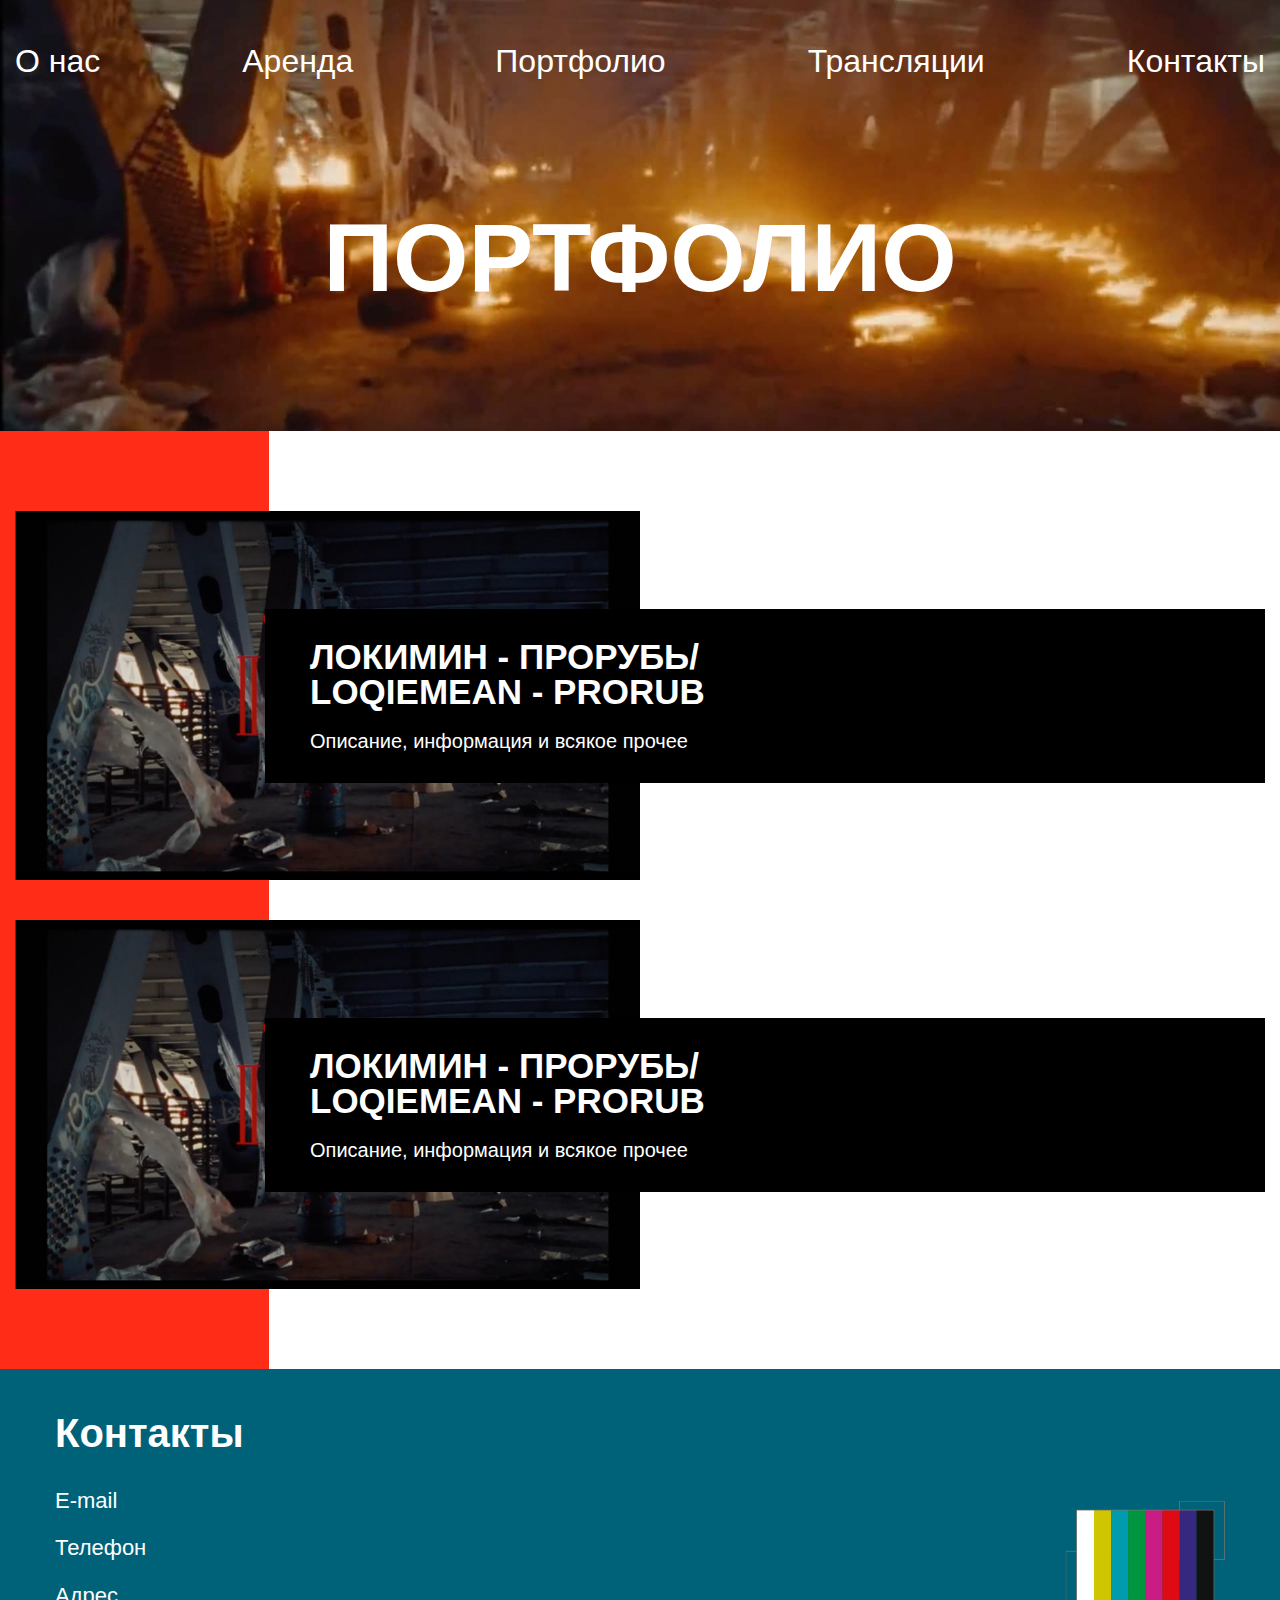
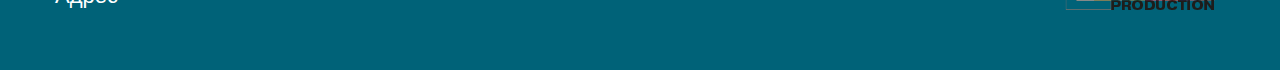
==== portfolio.html @ 9770fd53 "j" ====
<!DOCTYPE html>
<html lang="ru">

<head>
    <meta charset="UTF-8">
    <meta name="viewport" content="width=device-width, initial-scale=1.0">
    <title>LL production+</title>
    <link rel="stylesheet" href="css/fonts.css">
    <link rel="stylesheet" href="css/style.min.css">
</head>

<body>
    <div class="page">
        <header class="header">
            <div class="container container--fluid">
                <nav class="navbar">
                    <ul class="navbar__list">
                        <li class="navbar__item"><a href="index.html" class="navbar__link">О нас</a></li>
                        <li class="navbar__item"><a href="#" class="navbar__link">Аренда</a></li>
                        <li class="navbar__item"><a href="portfolio.html" class="navbar__link">Портфолио</a></li>
                        <li class="navbar__item"><a href="#" class="navbar__link">Трансляции</a></li>
                        <li class="navbar__item"><a href="#" class="navbar__link">Контакты</a></li>
                    </ul>
                </nav>
                <button class="btn btn--burger">
                    <span></span><span></span><span></span>
                </button>
            </div>
        </header>
        <section class="portfolio portfolio--page">
            <div class="portfolio__head" style="background-image: url(./img/portfolio-bg.jpg);">
                <h1 class="title">
                    Портфолио
                </h1>
            </div>
            <div class="container container--fluid">
                <div class="portfolio-items">
                    <div class="portfolio-item">
                        <div class="portfolio-video-wrapper">
                            <iframe class="ssa"
                                src="https://player.vimeo.com/video/395016201?autoplay=0&amp;controls=1&amp;autopause=0"
                                allowfullscreen="" title="vimeo395016201" allow="autoplay; fullscreen"></iframe>
                        </div>
                        <div class="portfolio__play">
                            <img src="img/play.png" alt="play">
                        </div>
                        <div class="portfolio__about">
                            <div class="portfolio__about-title">
                                Локимин - Прорубь/
                                Loqiemean - prorub
                            </div>
                            <div class="portfolio__sub-title">
                                Описание, информация и всякое прочее
                            </div>
                        </div>
                        <div class="portfolio__video-bg" style="background-image: url(./img/portfolio-img.jpg);">
                        </div>
                    </div>
                    <div class="portfolio-item">
                        <div class="portfolio-video-wrapper">
                            <iframe
                                src="https://player.vimeo.com/video/395016201?autoplay=0&amp;controls=1&amp;autopause=0"
                                allowfullscreen="" title="vimeo395016201" allow="autoplay; fullscreen"></iframe>
                        </div>    
                        <div class="portfolio__play">
                            <img src="img/play.png" alt="play">
                        </div>
                        <div class="portfolio__about">
                            <div class="portfolio__about-title">
                                Локимин - Прорубь/
                                Loqiemean - prorub
                            </div>
                            <div class="portfolio__sub-title">
                                Описание, информация и всякое прочее
                            </div>
                        </div>
                        <div class="portfolio__video-bg" style="background-image: url(./img/portfolio-img.jpg);">
                        </div>
                    </div>
                </div>
            </div>
        </section>
        <footer class="footer footer--blue">
            <div class="container">
                <div class="footer__contacts">
                    <div class="contacts">
                        <div class="contacts__title">
                            Контакты
                        </div>
                        <div class="contacts__items">
                            <div class="contacts__address">
                                <a href="mailto:email@bk.ru">E-mail</a>
                            </div>
                            <div class="contacts__address">
                                <a href="tel:+77777">Телефон</a>
                            </div>
                            <div class="contacts__address">
                                <span>Адрес</span>
                            </div>
                            <div class="contacts__logo">
                                <img src="img/footer-logo.png" alt="logo">
                            </div>
                        </div>
                    </div>
                </div>
            </div>
        </footer>
    </div>
    <script src="js/smooth-scroll.min.js"></script>
    <script src="https://player.vimeo.com/api/player.js"></script>
    <script src="js/main.js"></script>
</body>

</html>
---- css/fonts.css ----
@font-face {
    font-family: 'AvenirNextCyr';
    font-weight: 400;
    font-style: normal;
    font-display: fallback;
    src: local("AvenirNextCyr-Regular"), url(../fonts/AvenirNextCyr-Regular.woff2) format("woff2"), url(../fonts/AvenirNextCyr-Regular.woff) format("woff"), url(../fonts/AvenirNextCyr-Regular.ttf) format("truetype"), url(../fonts/AvenirNextCyr-Regular.eot), url(../fonts/AvenirNextCyr-Regular.eot?#iefix) format("embedded-opentype")
}

@font-face {
    font-family: 'AvenirNextCyr';
    font-weight: 700;
    font-style: normal;
    font-display: fallback;
    src: local("AvenirNextCyr-Bold"), url(../fonts/AvenirNextCyr-Bold.woff2) format("woff2"), url(../fonts/AvenirNextCyr-Bold.woff) format("woff"), url(../fonts/AvenirNextCyr-Bold.ttf) format("truetype"), url(../fonts/AvenirNextCyr-Bold.eot), url(../fonts/AvenirNextCyr-Bold.eot?#iefix) format("embedded-opentype")
}
---- css/style.min.css ----
*,:after,:before{-webkit-box-sizing:border-box;box-sizing:border-box}html{line-height:1.2;-webkit-text-size-adjust:100%;-ms-text-size-adjust:100%;text-rendering:optimizeLegibility;scroll-behavior:smooth}body{margin:0;font-family:AvenirNextCy,sans-serif,-apple-system,BlinkMacSystemFont,"Segoe UI";font-weight:400;font-size:23px;color:#fff;-webkit-backface-visibility:hidden;backface-visibility:hidden;-webkit-tap-highlight-color:transparent;-webkit-touch-callout:none;-webkit-font-smoothing:antialiased;-moz-osx-font-smoothing:grayscale}ul{margin:0;padding:0;list-style:none}img,svg{vertical-align:middle}img{border:none}svg:not(:root){overflow:hidden}button,input,optgroup,select,textarea{font-family:inherit;font-size:100%;line-height:1.2;margin:0}a{text-decoration:none}button,input{overflow:visible}input:-webkit-autofill,input:-webkit-autofill:active,input:-webkit-autofill:focus,input:-webkit-autofill:hover{font-size:inherit;-webkit-box-shadow:0 0 0 40px #fff inset;box-shadow:0 0 0 40px #fff inset}button,select{text-transform:none}[type=button],[type=reset],[type=submit],button{-webkit-appearance:button}p{margin:0}.page{width:100%;max-width:100%;overflow:hidden;position:relative}.container{width:100%;max-width:1200px;padding:0 15px;margin:0 auto}.container--fluid{max-width:1630px}.title{font-size:97px;font-weight:700;text-transform:uppercase;text-align:center;margin:0}.btn{display:inline-block;text-align:center;text-decoration:none;padding:0;cursor:pointer;color:#fff;background-color:transparent;border:none;line-height:1;position:relative;overflow:hidden;outline:0;-webkit-transition:all .2s ease-in;-o-transition:all .2s ease-in;transition:all .2s ease-in}.btn--burger{display:none;border-radius:50%;background-color:#ff2d18;width:50px;height:50px;-webkit-transition:background-color .15s ease-out;-o-transition:background-color .15s ease-out;transition:background-color .15s ease-out}.btn--burger span{width:30px;height:2px;background-color:#fff;position:absolute;left:calc(50% - 15px)}.btn--burger span:nth-child(1){top:15px;-webkit-transition:-webkit-transform .25s ease;transition:-webkit-transform .25s ease;-o-transition:transform .25s ease;transition:transform .25s ease;transition:transform .25s ease,-webkit-transform .25s ease}.btn--burger span:nth-child(2){top:24px;-webkit-transition:opacity .15s ease-out;-o-transition:opacity .15s ease-out;transition:opacity .15s ease-out}.btn--burger span:nth-child(3){top:33px;-webkit-transition:-webkit-transform .25s ease;transition:-webkit-transform .25s ease;-o-transition:transform .25s ease;transition:transform .25s ease;transition:transform .25s ease,-webkit-transform .25s ease}.btn--burger.active{background-color:transparent}.btn--burger.active span:nth-child(1){top:12px;-webkit-transform:rotate(45deg);-ms-transform:rotate(45deg);transform:rotate(45deg);-webkit-transform-origin:top left;-ms-transform-origin:top left;transform-origin:top left;left:calc(50% - 10px)}.btn--burger.active span:nth-child(2){opacity:0}.btn--burger.active span:nth-child(3){-webkit-transform:rotate(-45deg);-ms-transform:rotate(-45deg);transform:rotate(-45deg);-webkit-transform-origin:bottom left;-ms-transform-origin:bottom left;transform-origin:bottom left;left:calc(50% - 10px)}.stop-scroll{overflow:hidden}.header{position:absolute;width:100%;z-index:19;padding-top:42px}.navbar__list{display:-webkit-box;display:-webkit-flex;display:-ms-flexbox;display:flex;-webkit-box-pack:justify;-webkit-justify-content:space-between;-ms-flex-pack:justify;justify-content:space-between;-webkit-box-align:center;-webkit-align-items:center;-ms-flex-align:center;align-items:center}.navbar__item+.navbar__item{margin-left:10px}.navbar__link{font-size:32px;color:#fff;-webkit-transition:color .2s linear;-o-transition:color .2s linear;transition:color .2s linear}.navbar__link:hover{color:#ececec}.intro{height:100vh;height:calc(var(--vh,1vh) * 100);min-height:500px}.intro__btn,.intro__title{position:absolute;text-transform:uppercase;text-align:center;font-weight:700;width:100%}.intro__title{font-size:107px;top:50%;left:0;-webkit-transform:translateY(-50%);-ms-transform:translateY(-50%);transform:translateY(-50%);z-index:2;margin:40px 0 0;pointer-events:none}.intro__title span{color:#ff2d18}.intro__btn{z-index:3;bottom:0;margin-bottom:50px;color:#fff}.intro__btn:after{content:"";width:0;height:0;position:absolute;border-top:35px solid #ff2d18;border-left:35px solid transparent;border-right:35px solid transparent;bottom:calc(-100% - 10px);right:50%;-webkit-transform:translateX(50%);-ms-transform:translateX(50%);transform:translateX(50%)}.intro__slider{height:100%}.intro__inner{position:relative;width:100%;height:100%}.intro__video{position:absolute;top:0;left:0;-webkit-backface-visibility:hidden;backface-visibility:hidden;overflow:hidden;min-width:100%;min-height:100%}.intro__video video{position:absolute;top:0;left:0;width:100%;height:auto;min-width:100%;min-height:100%;-o-object-fit:cover;object-fit:cover;-webkit-transform:none;-ms-transform:none;transform:none}.about{color:#000;padding:100px 0;display:-webkit-box;display:-webkit-flex;display:-ms-flexbox;display:flex;-webkit-box-align:center;-webkit-align-items:center;-ms-flex-align:center;align-items:center;min-height:calc(var(--vh,1vh) * 100)}.about__sub-title{font-size:27px;text-align:center;margin:10px auto 70px;max-width:900px;font-weight:700}.about__text{font-size:22px;margin-bottom:5px}.about__title{font-size:107px}.portfolio--section{background:-webkit-gradient(linear,left top,right top,color-stop(21%,#ff2d18),color-stop(21%,#006278));background:-o-linear-gradient(left,#ff2d18 21% 21%,#006278 21%);background:linear-gradient(to right,#ff2d18 21% 21%,#006278 21%)}.portfolio--section .portfolio__title{margin-bottom:60px}.portfolio--section .container--fluid{padding-top:40px;padding-bottom:40px;background:-webkit-gradient(linear,left top,right top,color-stop(21%,#ff2d18),color-stop(21%,#006278));background:-o-linear-gradient(left,#ff2d18 21% 21%,#006278 21%);background:linear-gradient(to right,#ff2d18 21% 21%,#006278 21%)}.portfolio-video-wrapper{position:relative;width:100%;padding-top:59%;background-color:#000}.portfolio-items{overflow:hidden}.portfolio__video-bg{position:absolute;top:0;left:0;width:100%;padding-top:59%;z-index:1;overflow:hidden;background-size:cover;background-position:center;background-repeat:no-repeat}.portfolio-item{position:relative;width:50%}.portfolio-item+.portfolio-item{margin-top:40px}.portfolio-item iframe{border:0;width:100%;height:100%;position:absolute;top:0;left:0;opacity:0}.portfolio-item.active iframe{opacity:1}.portfolio-item.active .portfolio__video-bg{display:none}.portfolio-item.active .portfolio__play{display:none}.portfolio-item.active .portfolio__about{color:#006278;-webkit-transform:translate(60%,-50%);-ms-transform:translate(60%,-50%);transform:translate(60%,-50%)}.portfolio-item:hover .portfolio__about{color:#006278;-webkit-transform:translate(60%,-50%);-ms-transform:translate(60%,-50%);transform:translate(60%,-50%)}.portfolio__play{position:absolute;top:0;left:0;width:100%;height:100%;cursor:pointer;display:-webkit-box;display:-webkit-flex;display:-ms-flexbox;display:flex;-webkit-box-align:center;-webkit-align-items:center;-ms-flex-align:center;align-items:center;-webkit-box-pack:center;-webkit-justify-content:center;-ms-flex-pack:center;justify-content:center;z-index:2}.portfolio__play img{width:100%;max-width:80px;height:auto}.portfolio__img{display:none}.portfolio__about{color:#ff2d18;z-index:3;background-color:#fff;padding:30px 45px;width:100%;position:absolute;top:50%;left:40%;-webkit-transition:color .5s linear,-webkit-transform .3s linear;transition:color .5s linear,-webkit-transform .3s linear;-o-transition:transform .3s linear,color .5s linear;transition:transform .3s linear,color .5s linear;transition:transform .3s linear,color .5s linear,-webkit-transform .3s linear;-webkit-transform:translateY(-50%);-ms-transform:translateY(-50%);transform:translateY(-50%)}.portfolio__about:after{content:"";position:absolute;top:0;right:5px;width:100%;height:100%;background-color:#fff;-webkit-transform:translateX(100%);-ms-transform:translateX(100%);transform:translateX(100%)}.portfolio__about-inner{height:100%;overflow:auto}.portfolio__about-title{font-size:35px;font-weight:700;text-transform:uppercase;line-height:1;margin-bottom:20px}.portfolio__sub-title{font-size:20px}.portfolio__head{padding:200px 0 115px;background-repeat:no-repeat;background-position:center;background-size:cover}.portfolio--page{background:-webkit-gradient(linear,left top,right top,color-stop(21%,#ff2d18),color-stop(21%,#fff));background:-o-linear-gradient(left,#ff2d18 21% 21%,#fff 21%);background:linear-gradient(to right,#ff2d18 21% 21%,#fff 21%)}.portfolio--page .container--fluid{padding-top:80px;padding-bottom:80px;background:-webkit-gradient(linear,left top,right top,color-stop(21%,#ff2d18),color-stop(21%,#fff));background:-o-linear-gradient(left,#ff2d18 21% 21%,#fff 21%);background:linear-gradient(to right,#ff2d18 21% 21%,#fff 21%)}.portfolio--page .portfolio-item:hover .portfolio__about{color:#fff}.portfolio--page .portfolio__about{background-color:#000;color:#fff}.portfolio--page .portfolio__about:after{background-color:#000}.contacts__title{font-size:40px;font-weight:700;color:#000;margin-bottom:30px}.contacts__items{position:relative;padding-right:170px}.contacts__address{margin-bottom:20px}.contacts__address a,.contacts__address span{font-size:22px;color:#000}.contacts__address a{-webkit-transition:color .2s linear;-o-transition:color .2s linear;transition:color .2s linear}.contacts__address a:hover{color:#272727}.contacts__logo{position:absolute;bottom:0;right:0;max-width:160px;width:100%;height:auto}.contacts__logo img{max-width:100%;width:100%;height:auto}.footer{padding:40px 0}.footer--blue{background-color:#006278}.footer--blue .contacts__address a,.footer--blue .contacts__address span,.footer--blue .contacts__title{color:#fff}@media screen and (max-width:1024px){.title{font-size:77px}.navbar__link{font-size:24px}.about__title,.intro__title{font-size:87px}.about__sub-title{font-size:22px;margin-bottom:50px}.about__text{font-size:20px}.portfolio__about-title{font-size:30px;margin-bottom:10px}.portfolio__sub-title{font-size:18px}.portfolio__about{padding:15px 25px}}@media screen and (max-width:768px){.title{font-size:37px}.btn--burger{display:inline-block}.navbar{display:none}.header{position:fixed;text-align:right;padding-top:20px;overflow:auto}.header.active{height:100vh;height:calc(var(--vh,1vh) * 100);background-color:#006278}.header.active .navbar{margin:50px -15px 0;width:100%;height:calc(100% - 70px);display:block;position:absolute}.navbar__list{display:-webkit-box;display:-webkit-flex;display:-ms-flexbox;display:flex;-webkit-box-orient:vertical;-webkit-box-direction:normal;-webkit-flex-direction:column;-ms-flex-direction:column;flex-direction:column;height:100%;-webkit-box-pack:center;-webkit-justify-content:center;-ms-flex-pack:center;justify-content:center}.navbar__item,.navbar__item+.navbar__item{margin:0 0 20px}.navbar__link{font-size:20px}.about__title,.intro__title{font-size:47px}.intro__btn{font-size:20px;margin-bottom:40px}.intro__btn::after{border-top-width:25px;border-left-width:25px;border-right-width:25px;bottom:calc(-100% - 5px)}.about{padding:50px 0}.about__sub-title{font-size:18px;margin-bottom:30px}.about__text{font-size:16px}.portfolio-item{width:100%}.portfolio-item.active .portfolio__about{-webkit-transform:translate(0,0);-ms-transform:translate(0,0);transform:translate(0,0)}.portfolio-item:hover .portfolio__about{-webkit-transform:translate(0,0);-ms-transform:translate(0,0);transform:translate(0,0)}.portfolio__about{position:static;-webkit-transform:translate(0,0);-ms-transform:translate(0,0);transform:translate(0,0)}.portfolio__about::after{content:none}.portfolio__play{height:0%;padding-top:59%}.portfolio__play img{position:absolute;top:50%;-webkit-transform:translateY(-50%);-ms-transform:translateY(-50%);transform:translateY(-50%);max-width:45px}.portfolio--section .portfolio__title{margin-bottom:30px}.portfolio__about{padding:10px 15px}.portfolio__about-title{font-size:22px}.portfolio__sub-title{font-size:16px}.contacts__title{font-size:25px}.contacts__logo{max-width:100px}.contacts__items{padding-right:110px}.contacts__address a,.contacts__address span{font-size:20px}.footer{padding:20px 0}}@media screen and (max-width:380px){.about__title,.intro__title{font-size:34px}.title{font-size:27px}.contacts__title{font-size:23px}.contacts__address a,.contacts__address span{font-size:18px}}
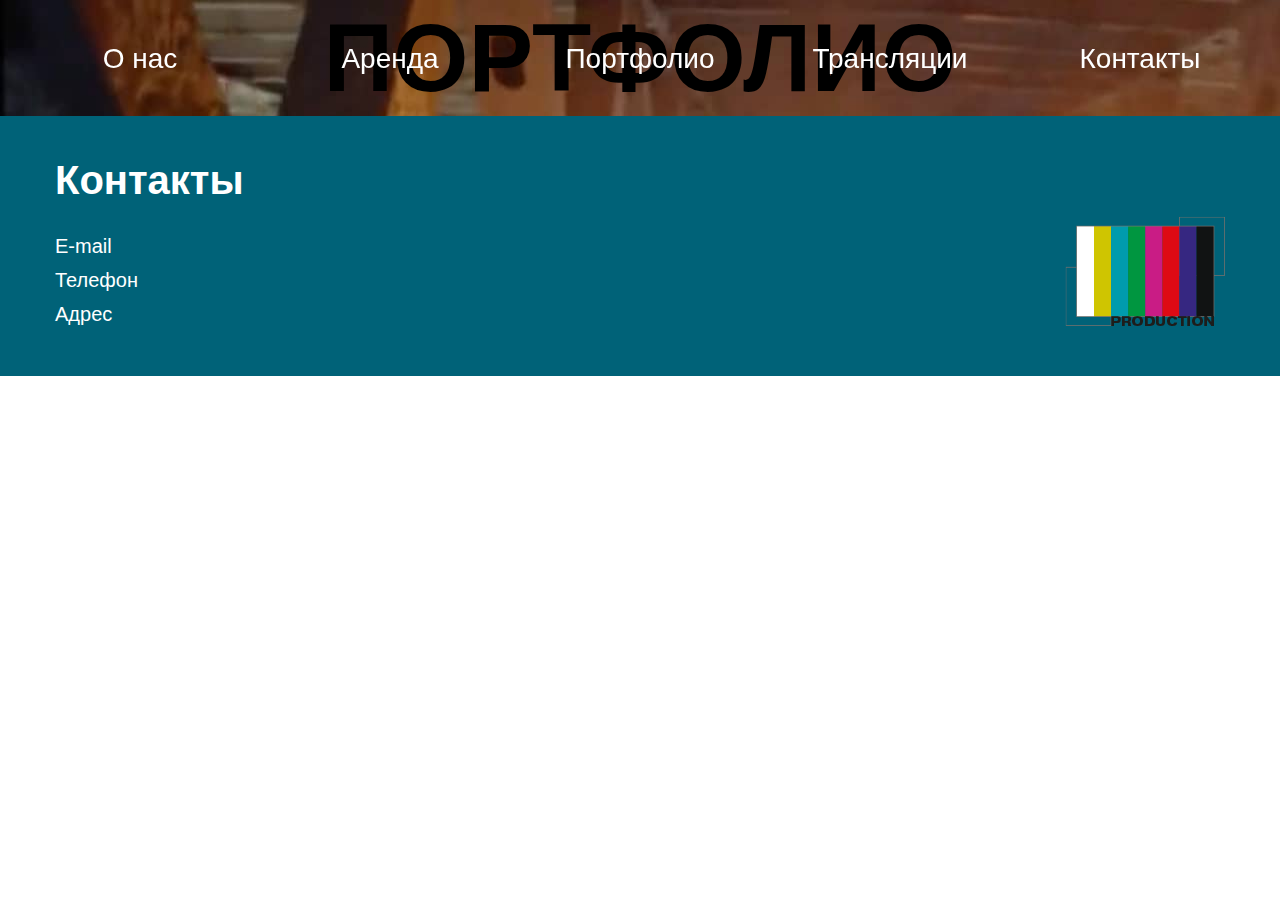
==== commit 257bae75: "k" ====
--- a/portfolio.html
+++ b/portfolio.html
@@ -33,52 +33,14 @@
                     Портфолио
                 </h1>
             </div>
-            <div class="container container--fluid">
-                <div class="portfolio-items">
-                    <div class="portfolio-item">
-                        <div class="portfolio-video-wrapper">
-                            <iframe class="ssa"
-                                src="https://player.vimeo.com/video/395016201?autoplay=0&amp;controls=1&amp;autopause=0"
-                                allowfullscreen="" title="vimeo395016201" allow="autoplay; fullscreen"></iframe>
-                        </div>
-                        <div class="portfolio__play">
-                            <img src="img/play.png" alt="play">
-                        </div>
-                        <div class="portfolio__about">
-                            <div class="portfolio__about-title">
-                                Локимин - Прорубь/
-                                Loqiemean - prorub
-                            </div>
-                            <div class="portfolio__sub-title">
-                                Описание, информация и всякое прочее
-                            </div>
-                        </div>
-                        <div class="portfolio__video-bg" style="background-image: url(./img/portfolio-img.jpg);">
-                        </div>
-                    </div>
-                    <div class="portfolio-item">
-                        <div class="portfolio-video-wrapper">
-                            <iframe
-                                src="https://player.vimeo.com/video/395016201?autoplay=0&amp;controls=1&amp;autopause=0"
-                                allowfullscreen="" title="vimeo395016201" allow="autoplay; fullscreen"></iframe>
-                        </div>    
-                        <div class="portfolio__play">
-                            <img src="img/play.png" alt="play">
-                        </div>
-                        <div class="portfolio__about">
-                            <div class="portfolio__about-title">
-                                Локимин - Прорубь/
-                                Loqiemean - prorub
-                            </div>
-                            <div class="portfolio__sub-title">
-                                Описание, информация и всякое прочее
-                            </div>
-                        </div>
-                        <div class="portfolio__video-bg" style="background-image: url(./img/portfolio-img.jpg);">
-                        </div>
-                    </div>
-                </div>
-            </div>
+            <!-- <iframe class="video-frame"
+            src="https://player.vimeo.com/video/395016201?autoplay=0&amp;controls=1&amp;autopause=0"
+            allowfullscreen="" title="vimeo395016201" allow="autoplay; fullscreen"></iframe>
+            <iframe
+            src="https://player.vimeo.com/video/395016201?autoplay=0&amp;controls=1&amp;autopause=0"
+            allowfullscreen="" title="vimeo395016201" allow="autoplay; fullscreen"></iframe>
+    -->
+
         </section>
         <footer class="footer footer--blue">
             <div class="container">
@@ -107,7 +69,7 @@
         </footer>
     </div>
     <script src="js/smooth-scroll.min.js"></script>
-    <script src="https://player.vimeo.com/api/player.js"></script>
+    <script src="js/vimeo.js"></script>
     <script src="js/main.js"></script>
 </body>
 
--- a/css/style.min.css
+++ b/css/style.min.css
@@ -1 +1,2 @@
-*,:after,:before{-webkit-box-sizing:border-box;box-sizing:border-box}html{line-height:1.2;-webkit-text-size-adjust:100%;-ms-text-size-adjust:100%;text-rendering:optimizeLegibility;scroll-behavior:smooth}body{margin:0;font-family:AvenirNextCy,sans-serif,-apple-system,BlinkMacSystemFont,"Segoe UI";font-weight:400;font-size:23px;color:#fff;-webkit-backface-visibility:hidden;backface-visibility:hidden;-webkit-tap-highlight-color:transparent;-webkit-touch-callout:none;-webkit-font-smoothing:antialiased;-moz-osx-font-smoothing:grayscale}ul{margin:0;padding:0;list-style:none}img,svg{vertical-align:middle}img{border:none}svg:not(:root){overflow:hidden}button,input,optgroup,select,textarea{font-family:inherit;font-size:100%;line-height:1.2;margin:0}a{text-decoration:none}button,input{overflow:visible}input:-webkit-autofill,input:-webkit-autofill:active,input:-webkit-autofill:focus,input:-webkit-autofill:hover{font-size:inherit;-webkit-box-shadow:0 0 0 40px #fff inset;box-shadow:0 0 0 40px #fff inset}button,select{text-transform:none}[type=button],[type=reset],[type=submit],button{-webkit-appearance:button}p{margin:0}.page{width:100%;max-width:100%;overflow:hidden;position:relative}.container{width:100%;max-width:1200px;padding:0 15px;margin:0 auto}.container--fluid{max-width:1630px}.title{font-size:97px;font-weight:700;text-transform:uppercase;text-align:center;margin:0}.btn{display:inline-block;text-align:center;text-decoration:none;padding:0;cursor:pointer;color:#fff;background-color:transparent;border:none;line-height:1;position:relative;overflow:hidden;outline:0;-webkit-transition:all .2s ease-in;-o-transition:all .2s ease-in;transition:all .2s ease-in}.btn--burger{display:none;border-radius:50%;background-color:#ff2d18;width:50px;height:50px;-webkit-transition:background-color .15s ease-out;-o-transition:background-color .15s ease-out;transition:background-color .15s ease-out}.btn--burger span{width:30px;height:2px;background-color:#fff;position:absolute;left:calc(50% - 15px)}.btn--burger span:nth-child(1){top:15px;-webkit-transition:-webkit-transform .25s ease;transition:-webkit-transform .25s ease;-o-transition:transform .25s ease;transition:transform .25s ease;transition:transform .25s ease,-webkit-transform .25s ease}.btn--burger span:nth-child(2){top:24px;-webkit-transition:opacity .15s ease-out;-o-transition:opacity .15s ease-out;transition:opacity .15s ease-out}.btn--burger span:nth-child(3){top:33px;-webkit-transition:-webkit-transform .25s ease;transition:-webkit-transform .25s ease;-o-transition:transform .25s ease;transition:transform .25s ease;transition:transform .25s ease,-webkit-transform .25s ease}.btn--burger.active{background-color:transparent}.btn--burger.active span:nth-child(1){top:12px;-webkit-transform:rotate(45deg);-ms-transform:rotate(45deg);transform:rotate(45deg);-webkit-transform-origin:top left;-ms-transform-origin:top left;transform-origin:top left;left:calc(50% - 10px)}.btn--burger.active span:nth-child(2){opacity:0}.btn--burger.active span:nth-child(3){-webkit-transform:rotate(-45deg);-ms-transform:rotate(-45deg);transform:rotate(-45deg);-webkit-transform-origin:bottom left;-ms-transform-origin:bottom left;transform-origin:bottom left;left:calc(50% - 10px)}.stop-scroll{overflow:hidden}.header{position:absolute;width:100%;z-index:19;padding-top:42px}.navbar__list{display:-webkit-box;display:-webkit-flex;display:-ms-flexbox;display:flex;-webkit-box-pack:justify;-webkit-justify-content:space-between;-ms-flex-pack:justify;justify-content:space-between;-webkit-box-align:center;-webkit-align-items:center;-ms-flex-align:center;align-items:center}.navbar__item+.navbar__item{margin-left:10px}.navbar__link{font-size:32px;color:#fff;-webkit-transition:color .2s linear;-o-transition:color .2s linear;transition:color .2s linear}.navbar__link:hover{color:#ececec}.intro{height:100vh;height:calc(var(--vh,1vh) * 100);min-height:500px}.intro__btn,.intro__title{position:absolute;text-transform:uppercase;text-align:center;font-weight:700;width:100%}.intro__title{font-size:107px;top:50%;left:0;-webkit-transform:translateY(-50%);-ms-transform:translateY(-50%);transform:translateY(-50%);z-index:2;margin:40px 0 0;pointer-events:none}.intro__title span{color:#ff2d18}.intro__btn{z-index:3;bottom:0;margin-bottom:50px;color:#fff}.intro__btn:after{content:"";width:0;height:0;position:absolute;border-top:35px solid #ff2d18;border-left:35px solid transparent;border-right:35px solid transparent;bottom:calc(-100% - 10px);right:50%;-webkit-transform:translateX(50%);-ms-transform:translateX(50%);transform:translateX(50%)}.intro__slider{height:100%}.intro__inner{position:relative;width:100%;height:100%}.intro__video{position:absolute;top:0;left:0;-webkit-backface-visibility:hidden;backface-visibility:hidden;overflow:hidden;min-width:100%;min-height:100%}.intro__video video{position:absolute;top:0;left:0;width:100%;height:auto;min-width:100%;min-height:100%;-o-object-fit:cover;object-fit:cover;-webkit-transform:none;-ms-transform:none;transform:none}.about{color:#000;padding:100px 0;display:-webkit-box;display:-webkit-flex;display:-ms-flexbox;display:flex;-webkit-box-align:center;-webkit-align-items:center;-ms-flex-align:center;align-items:center;min-height:calc(var(--vh,1vh) * 100)}.about__sub-title{font-size:27px;text-align:center;margin:10px auto 70px;max-width:900px;font-weight:700}.about__text{font-size:22px;margin-bottom:5px}.about__title{font-size:107px}.portfolio--section{background:-webkit-gradient(linear,left top,right top,color-stop(21%,#ff2d18),color-stop(21%,#006278));background:-o-linear-gradient(left,#ff2d18 21% 21%,#006278 21%);background:linear-gradient(to right,#ff2d18 21% 21%,#006278 21%)}.portfolio--section .portfolio__title{margin-bottom:60px}.portfolio--section .container--fluid{padding-top:40px;padding-bottom:40px;background:-webkit-gradient(linear,left top,right top,color-stop(21%,#ff2d18),color-stop(21%,#006278));background:-o-linear-gradient(left,#ff2d18 21% 21%,#006278 21%);background:linear-gradient(to right,#ff2d18 21% 21%,#006278 21%)}.portfolio-video-wrapper{position:relative;width:100%;padding-top:59%;background-color:#000}.portfolio-items{overflow:hidden}.portfolio__video-bg{position:absolute;top:0;left:0;width:100%;padding-top:59%;z-index:1;overflow:hidden;background-size:cover;background-position:center;background-repeat:no-repeat}.portfolio-item{position:relative;width:50%}.portfolio-item+.portfolio-item{margin-top:40px}.portfolio-item iframe{border:0;width:100%;height:100%;position:absolute;top:0;left:0;opacity:0}.portfolio-item.active iframe{opacity:1}.portfolio-item.active .portfolio__video-bg{display:none}.portfolio-item.active .portfolio__play{display:none}.portfolio-item.active .portfolio__about{color:#006278;-webkit-transform:translate(60%,-50%);-ms-transform:translate(60%,-50%);transform:translate(60%,-50%)}.portfolio-item:hover .portfolio__about{color:#006278;-webkit-transform:translate(60%,-50%);-ms-transform:translate(60%,-50%);transform:translate(60%,-50%)}.portfolio__play{position:absolute;top:0;left:0;width:100%;height:100%;cursor:pointer;display:-webkit-box;display:-webkit-flex;display:-ms-flexbox;display:flex;-webkit-box-align:center;-webkit-align-items:center;-ms-flex-align:center;align-items:center;-webkit-box-pack:center;-webkit-justify-content:center;-ms-flex-pack:center;justify-content:center;z-index:2}.portfolio__play img{width:100%;max-width:80px;height:auto}.portfolio__img{display:none}.portfolio__about{color:#ff2d18;z-index:3;background-color:#fff;padding:30px 45px;width:100%;position:absolute;top:50%;left:40%;-webkit-transition:color .5s linear,-webkit-transform .3s linear;transition:color .5s linear,-webkit-transform .3s linear;-o-transition:transform .3s linear,color .5s linear;transition:transform .3s linear,color .5s linear;transition:transform .3s linear,color .5s linear,-webkit-transform .3s linear;-webkit-transform:translateY(-50%);-ms-transform:translateY(-50%);transform:translateY(-50%)}.portfolio__about:after{content:"";position:absolute;top:0;right:5px;width:100%;height:100%;background-color:#fff;-webkit-transform:translateX(100%);-ms-transform:translateX(100%);transform:translateX(100%)}.portfolio__about-inner{height:100%;overflow:auto}.portfolio__about-title{font-size:35px;font-weight:700;text-transform:uppercase;line-height:1;margin-bottom:20px}.portfolio__sub-title{font-size:20px}.portfolio__head{padding:200px 0 115px;background-repeat:no-repeat;background-position:center;background-size:cover}.portfolio--page{background:-webkit-gradient(linear,left top,right top,color-stop(21%,#ff2d18),color-stop(21%,#fff));background:-o-linear-gradient(left,#ff2d18 21% 21%,#fff 21%);background:linear-gradient(to right,#ff2d18 21% 21%,#fff 21%)}.portfolio--page .container--fluid{padding-top:80px;padding-bottom:80px;background:-webkit-gradient(linear,left top,right top,color-stop(21%,#ff2d18),color-stop(21%,#fff));background:-o-linear-gradient(left,#ff2d18 21% 21%,#fff 21%);background:linear-gradient(to right,#ff2d18 21% 21%,#fff 21%)}.portfolio--page .portfolio-item:hover .portfolio__about{color:#fff}.portfolio--page .portfolio__about{background-color:#000;color:#fff}.portfolio--page .portfolio__about:after{background-color:#000}.contacts__title{font-size:40px;font-weight:700;color:#000;margin-bottom:30px}.contacts__items{position:relative;padding-right:170px}.contacts__address{margin-bottom:20px}.contacts__address a,.contacts__address span{font-size:22px;color:#000}.contacts__address a{-webkit-transition:color .2s linear;-o-transition:color .2s linear;transition:color .2s linear}.contacts__address a:hover{color:#272727}.contacts__logo{position:absolute;bottom:0;right:0;max-width:160px;width:100%;height:auto}.contacts__logo img{max-width:100%;width:100%;height:auto}.footer{padding:40px 0}.footer--blue{background-color:#006278}.footer--blue .contacts__address a,.footer--blue .contacts__address span,.footer--blue .contacts__title{color:#fff}@media screen and (max-width:1024px){.title{font-size:77px}.navbar__link{font-size:24px}.about__title,.intro__title{font-size:87px}.about__sub-title{font-size:22px;margin-bottom:50px}.about__text{font-size:20px}.portfolio__about-title{font-size:30px;margin-bottom:10px}.portfolio__sub-title{font-size:18px}.portfolio__about{padding:15px 25px}}@media screen and (max-width:768px){.title{font-size:37px}.btn--burger{display:inline-block}.navbar{display:none}.header{position:fixed;text-align:right;padding-top:20px;overflow:auto}.header.active{height:100vh;height:calc(var(--vh,1vh) * 100);background-color:#006278}.header.active .navbar{margin:50px -15px 0;width:100%;height:calc(100% - 70px);display:block;position:absolute}.navbar__list{display:-webkit-box;display:-webkit-flex;display:-ms-flexbox;display:flex;-webkit-box-orient:vertical;-webkit-box-direction:normal;-webkit-flex-direction:column;-ms-flex-direction:column;flex-direction:column;height:100%;-webkit-box-pack:center;-webkit-justify-content:center;-ms-flex-pack:center;justify-content:center}.navbar__item,.navbar__item+.navbar__item{margin:0 0 20px}.navbar__link{font-size:20px}.about__title,.intro__title{font-size:47px}.intro__btn{font-size:20px;margin-bottom:40px}.intro__btn::after{border-top-width:25px;border-left-width:25px;border-right-width:25px;bottom:calc(-100% - 5px)}.about{padding:50px 0}.about__sub-title{font-size:18px;margin-bottom:30px}.about__text{font-size:16px}.portfolio-item{width:100%}.portfolio-item.active .portfolio__about{-webkit-transform:translate(0,0);-ms-transform:translate(0,0);transform:translate(0,0)}.portfolio-item:hover .portfolio__about{-webkit-transform:translate(0,0);-ms-transform:translate(0,0);transform:translate(0,0)}.portfolio__about{position:static;-webkit-transform:translate(0,0);-ms-transform:translate(0,0);transform:translate(0,0)}.portfolio__about::after{content:none}.portfolio__play{height:0%;padding-top:59%}.portfolio__play img{position:absolute;top:50%;-webkit-transform:translateY(-50%);-ms-transform:translateY(-50%);transform:translateY(-50%);max-width:45px}.portfolio--section .portfolio__title{margin-bottom:30px}.portfolio__about{padding:10px 15px}.portfolio__about-title{font-size:22px}.portfolio__sub-title{font-size:16px}.contacts__title{font-size:25px}.contacts__logo{max-width:100px}.contacts__items{padding-right:110px}.contacts__address a,.contacts__address span{font-size:20px}.footer{padding:20px 0}}@media screen and (max-width:380px){.about__title,.intro__title{font-size:34px}.title{font-size:27px}.contacts__title{font-size:23px}.contacts__address a,.contacts__address span{font-size:18px}}+*,:after,:before{-webkit-box-sizing:border-box;box-sizing:border-box}html{line-height:1.2;-webkit-text-size-adjust:100%;-ms-text-size-adjust:100%;text-rendering:optimizeLegibility;scroll-behavior:smooth}body{margin:0;font-family:AvenirNextCy,sans-serif,-apple-system,BlinkMacSystemFont,"Segoe UI";font-weight:400;font-size:23px;color:#fff;-webkit-backface-visibility:hidden;backface-visibility:hidden;-webkit-tap-highlight-color:transparent;-webkit-touch-callout:none;-webkit-font-smoothing:antialiased;-moz-osx-font-smoothing:grayscale}ul{margin:0;padding:0;list-style:none}img,svg{vertical-align:middle}img{border:none}svg:not(:root){overflow:hidden}button,input,optgroup,select,textarea{font-family:inherit;font-size:100%;line-height:1.2;margin:0}a{text-decoration:none}button,input{overflow:visible}input:-webkit-autofill,input:-webkit-autofill:active,input:-webkit-autofill:focus,input:-webkit-autofill:hover{font-size:inherit;-webkit-box-shadow:0 0 0 40px #fff inset;box-shadow:0 0 0 40px #fff inset}button,select{text-transform:none}[type=button],[type=reset],[type=submit],button{-webkit-appearance:button}p{margin:0}.page{width:100%;max-width:100%;overflow:hidden;position:relative}.container{width:100%;max-width:1200px;padding:0 15px;margin:0 auto}.container--fluid{max-width:1630px}.title{font-size:97px;font-weight:700;text-transform:uppercase;text-align:center;margin:0;color:#000}.btn{display:inline-block;text-align:center;text-decoration:none;font-size:22px;padding:0;cursor:pointer;color:#fff;background-color:transparent;border:none;line-height:1;position:relative;overflow:hidden;outline:0;-webkit-transition:all .2s ease-in;-o-transition:all .2s ease-in;transition:all .2s ease-in}.btn:active,.btn:focus,.btn:hover{outline:0}.btn--burger{display:none;border-radius:50%;background-color:#ff2d18;width:50px;height:50px;-webkit-transition:background-color .15s ease-out;-o-transition:background-color .15s ease-out;transition:background-color .15s ease-out}.btn--burger span{width:30px;height:2px;background-color:#fff;position:absolute;left:calc(50% - 15px)}.btn--burger span:nth-child(1){top:15px;-webkit-transition:-webkit-transform .25s ease;transition:-webkit-transform .25s ease;-o-transition:transform .25s ease;transition:transform .25s ease;transition:transform .25s ease,-webkit-transform .25s ease}.btn--burger span:nth-child(2){top:24px;-webkit-transition:opacity .15s ease-out;-o-transition:opacity .15s ease-out;transition:opacity .15s ease-out}.btn--burger span:nth-child(3){top:33px;-webkit-transition:-webkit-transform .25s ease;transition:-webkit-transform .25s ease;-o-transition:transform .25s ease;transition:transform .25s ease;transition:transform .25s ease,-webkit-transform .25s ease}.btn--burger.active{background-color:transparent}.btn--burger.active span:nth-child(1){top:12px;-webkit-transform:rotate(45deg);-ms-transform:rotate(45deg);transform:rotate(45deg);-webkit-transform-origin:top left;-ms-transform-origin:top left;transform-origin:top left;left:calc(50% - 10px)}.btn--burger.active span:nth-child(2){opacity:0}.btn--burger.active span:nth-child(3){-webkit-transform:rotate(-45deg);-ms-transform:rotate(-45deg);transform:rotate(-45deg);-webkit-transform-origin:bottom left;-ms-transform-origin:bottom left;transform-origin:bottom left;left:calc(50% - 10px)}.btn--more{background-color:#000;padding:14px 20px;border-radius:30px}.btn--more:hover{-webkit-box-shadow:inset 0 0 6px 0 #fff;box-shadow:inset 0 0 6px 0 #fff;color:#fcfcfc}.stop-scroll{overflow:hidden}.header{position:absolute;width:100%;z-index:19;padding-top:42px}.navbar__list{display:-webkit-box;display:-webkit-flex;display:-ms-flexbox;display:flex;-webkit-box-pack:justify;-webkit-justify-content:space-between;-ms-flex-pack:justify;justify-content:space-between;-webkit-box-align:center;-webkit-align-items:center;-ms-flex-align:center;align-items:center}.navbar__item{-webkit-box-flex:0;-webkit-flex:0 0 20%;-ms-flex:0 0 20%;flex:0 0 20%;max-width:20%;text-align:center}.navbar__link{margin:0 4px;font-size:28px;color:#fff;-webkit-transition:color .2s linear;-o-transition:color .2s linear;transition:color .2s linear}.navbar__link:hover{color:#ececec}.intro{height:100vh;height:calc(var(--vh,1vh) * 100);min-height:500px}.intro__btn,.intro__title{position:absolute;text-transform:uppercase;text-align:center;font-weight:700;width:100%}.intro__title{padding:0 15px;font-size:107px;top:50%;left:0;-webkit-transform:translateY(-50%);-ms-transform:translateY(-50%);transform:translateY(-50%);z-index:2;margin:40px 0 0;pointer-events:none}.intro__title span{color:#ff2d18}.intro__btn{z-index:3;bottom:0;margin-bottom:50px;color:#fff}.intro__btn:after{content:"";width:0;height:0;position:absolute;border-top:35px solid #ff2d18;border-left:35px solid transparent;border-right:35px solid transparent;bottom:calc(-100% - 10px);right:50%;-webkit-transform:translateX(50%);-ms-transform:translateX(50%);transform:translateX(50%)}.intro__slider{height:100%}.intro__inner{position:relative;width:100%;height:100%}.intro__video{position:absolute;top:0;left:0;-webkit-backface-visibility:hidden;backface-visibility:hidden;overflow:hidden;min-width:100%;min-height:100%}.intro__video video{position:absolute;top:0;left:0;width:100%;height:auto;min-width:100%;min-height:100%;-o-object-fit:cover;object-fit:cover;-webkit-transform:none;-ms-transform:none;transform:none}.about{color:#000;padding:100px 0;display:-webkit-box;display:-webkit-flex;display:-ms-flexbox;display:flex;-webkit-box-align:center;-webkit-align-items:center;-ms-flex-align:center;align-items:center;min-height:calc(var(--vh,1vh) * 100)}.about__sub-title{font-size:27px;text-align:center;margin:10px auto 70px;max-width:900px;font-weight:700}.about__text{font-size:22px;margin-bottom:5px}.about__title{font-size:107px}.portfolio{position:relative}.portfolio--section .portfolio__title{margin-bottom:60px}.portfolio--section .container--fluid{padding-top:40px;padding-bottom:40px}.portfolio__bg{background-image:url(../img/gradient.jpg);background-position:center 40%;background-size:cover;background-repeat:no-repeat;position:absolute;top:0;right:0;width:100%;height:100%;overflow:hidden;z-index:-1}.portfolio__bg img{display:none;max-width:100%;height:auto;width:100%}.portfolio__items{display:-webkit-box;display:-webkit-flex;display:-ms-flexbox;display:flex;-webkit-box-align:center;-webkit-align-items:center;-ms-flex-align:center;align-items:center;-webkit-flex-wrap:wrap;-ms-flex-wrap:wrap;flex-wrap:wrap}.portfolio__item{position:relative;-webkit-box-flex:0;-webkit-flex:0 0 50%;-ms-flex:0 0 50%;flex:0 0 50%}.portfolio__item:hover .portfolio__descr{color:#c5c5c5}.portfolio__item.active .portfolio__info,.portfolio__item.active .portfolio__play{display:none}.portfolio__play{position:absolute;top:0;left:0;width:100%;height:100%;z-index:6;cursor:pointer}.portfolio__info{width:100%;height:100%;position:absolute;top:50%;left:50%;-webkit-transform:translate(-50%,-50%);-ms-transform:translate(-50%,-50%);transform:translate(-50%,-50%);overflow:auto;display:-webkit-box;display:-webkit-flex;display:-ms-flexbox;display:flex;-webkit-box-align:center;-webkit-align-items:center;-ms-flex-align:center;align-items:center;-webkit-box-pack:center;-webkit-justify-content:center;-ms-flex-pack:center;justify-content:center;-webkit-box-orient:vertical;-webkit-box-direction:normal;-webkit-flex-direction:column;-ms-flex-direction:column;flex-direction:column;text-align:center;z-index:4;color:#fff;background-position:center;background-size:cover;background-repeat:no-repeat;padding:15px 20px}.portfolio__info::after{content:"";position:absolute;top:0;left:0;width:100%;height:100%;background-color:rgba(0,0,0,.2);z-index:-1}.portfolio__name{font-size:30px;font-weight:700;text-transform:uppercase;line-height:1;margin-bottom:20px}.portfolio__descr{font-size:18px;-webkit-transition:color .2s linear;-o-transition:color .2s linear;transition:color .2s linear}.portfolio__iframe{position:relative;width:100%;padding-top:69%;background-color:#000;z-index:2}.video-frame{border:0;width:100%;height:100%;position:absolute;top:0;left:0}.portfolio__more-btn{text-align:center;margin:30px 0 0}.contacts__title{font-size:40px;font-weight:700;color:#000;margin-bottom:30px}.contacts__items{position:relative;padding-right:170px;font-size:20px;color:#000}.contacts__address{margin-bottom:10px;display:-webkit-box;display:-webkit-flex;display:-ms-flexbox;display:flex;-webkit-box-align:start;-webkit-align-items:flex-start;-ms-flex-align:start;align-items:flex-start;-webkit-flex-wrap:wrap;-ms-flex-wrap:wrap;flex-wrap:wrap}.contacts__address-action{color:#000;padding-bottom:10px}.contacts__address-name{font-weight:700;-webkit-box-flex:0;-webkit-flex:0 0 25%;-ms-flex:0 0 25%;flex:0 0 25%;padding:0 5px 10px 0}a.contacts__address-action{-webkit-transition:color .2s linear;-o-transition:color .2s linear;transition:color .2s linear}a.contacts__address-action:hover{color:#454545}.contacts__logo{position:absolute;bottom:0;right:0;max-width:160px;width:100%;height:auto}.contacts__logo img{max-width:100%;width:100%;height:auto}.footer{padding:40px 0}.footer--blue{background-color:#006278}.footer--blue .contacts__address a,.footer--blue .contacts__address span,.footer--blue .contacts__title{color:#fff}@media screen and (max-width:1024px){.title{font-size:77px}.navbar__link{font-size:24px}.about__title,.intro__title{font-size:87px}.about__sub-title{font-size:22px;margin-bottom:50px}.about__text{font-size:20px}}@media screen and (max-width:768px){.title{font-size:37px}.btn--burger{display:inline-block}.navbar{display:none}.header{position:fixed;text-align:right;padding-top:20px;overflow:auto}.header.active{height:100vh;height:calc(var(--vh,1vh) * 100);background-color:#006278}.header.active .navbar{margin:50px -15px 0;width:100%;height:calc(100% - 70px);display:block;position:absolute}.navbar__list{display:-webkit-box;display:-webkit-flex;display:-ms-flexbox;display:flex;-webkit-box-orient:vertical;-webkit-box-direction:normal;-webkit-flex-direction:column;-ms-flex-direction:column;flex-direction:column;height:100%;-webkit-box-pack:center;-webkit-justify-content:center;-ms-flex-pack:center;justify-content:center}.navbar__item{max-width:initial;-webkit-box-flex:initial;-webkit-flex:initial;-ms-flex:initial;flex:initial}.navbar__item,.navbar__item+.navbar__item{margin:0 0 20px}.navbar__link{font-size:20px}.about__title,.intro__title{font-size:47px}.intro__btn{font-size:20px;margin-bottom:40px}.intro__btn::after{border-top-width:25px;border-left-width:25px;border-right-width:25px;bottom:calc(-100% - 5px)}.about{padding:50px 0}.about__sub-title{font-size:18px;margin-bottom:30px}.about__text{font-size:16px}.portfolio--section .portfolio__title{margin-bottom:30px}.portfolio--section .portfolio__items{margin:0 -15px}.portfolio__bg{background-image:url(../img/gradient-mob.jpg);background-position:center;background-size:100% 100%;top:-50%;height:150%}.portfolio__item{-webkit-box-flex:0;-webkit-flex:0 0 100%;-ms-flex:0 0 100%;flex:0 0 100%}.portfolio__name{font-size:20px;margin-bottom:10px}.portfolio__descr{font-size:14px}.contacts__title{font-size:25px}.contacts__logo{max-width:100px}.contacts__items{padding-right:105px;font-size:18px}.contacts__address{-webkit-box-orient:vertical;-webkit-box-direction:normal;-webkit-flex-direction:column;-ms-flex-direction:column;flex-direction:column}.footer{padding:20px 0}}@media screen and (max-width:380px){.container{padding:0 10px}.title{font-size:27px}.about__title,.intro__title{font-size:34px}.portfolio__name{font-size:18px;margin-bottom:8px}.portfolio__descr{font-size:12px}.contacts__title{font-size:23px}.contacts__items{font-size:15px}}
+/*# sourceMappingURL=[data-uri] */
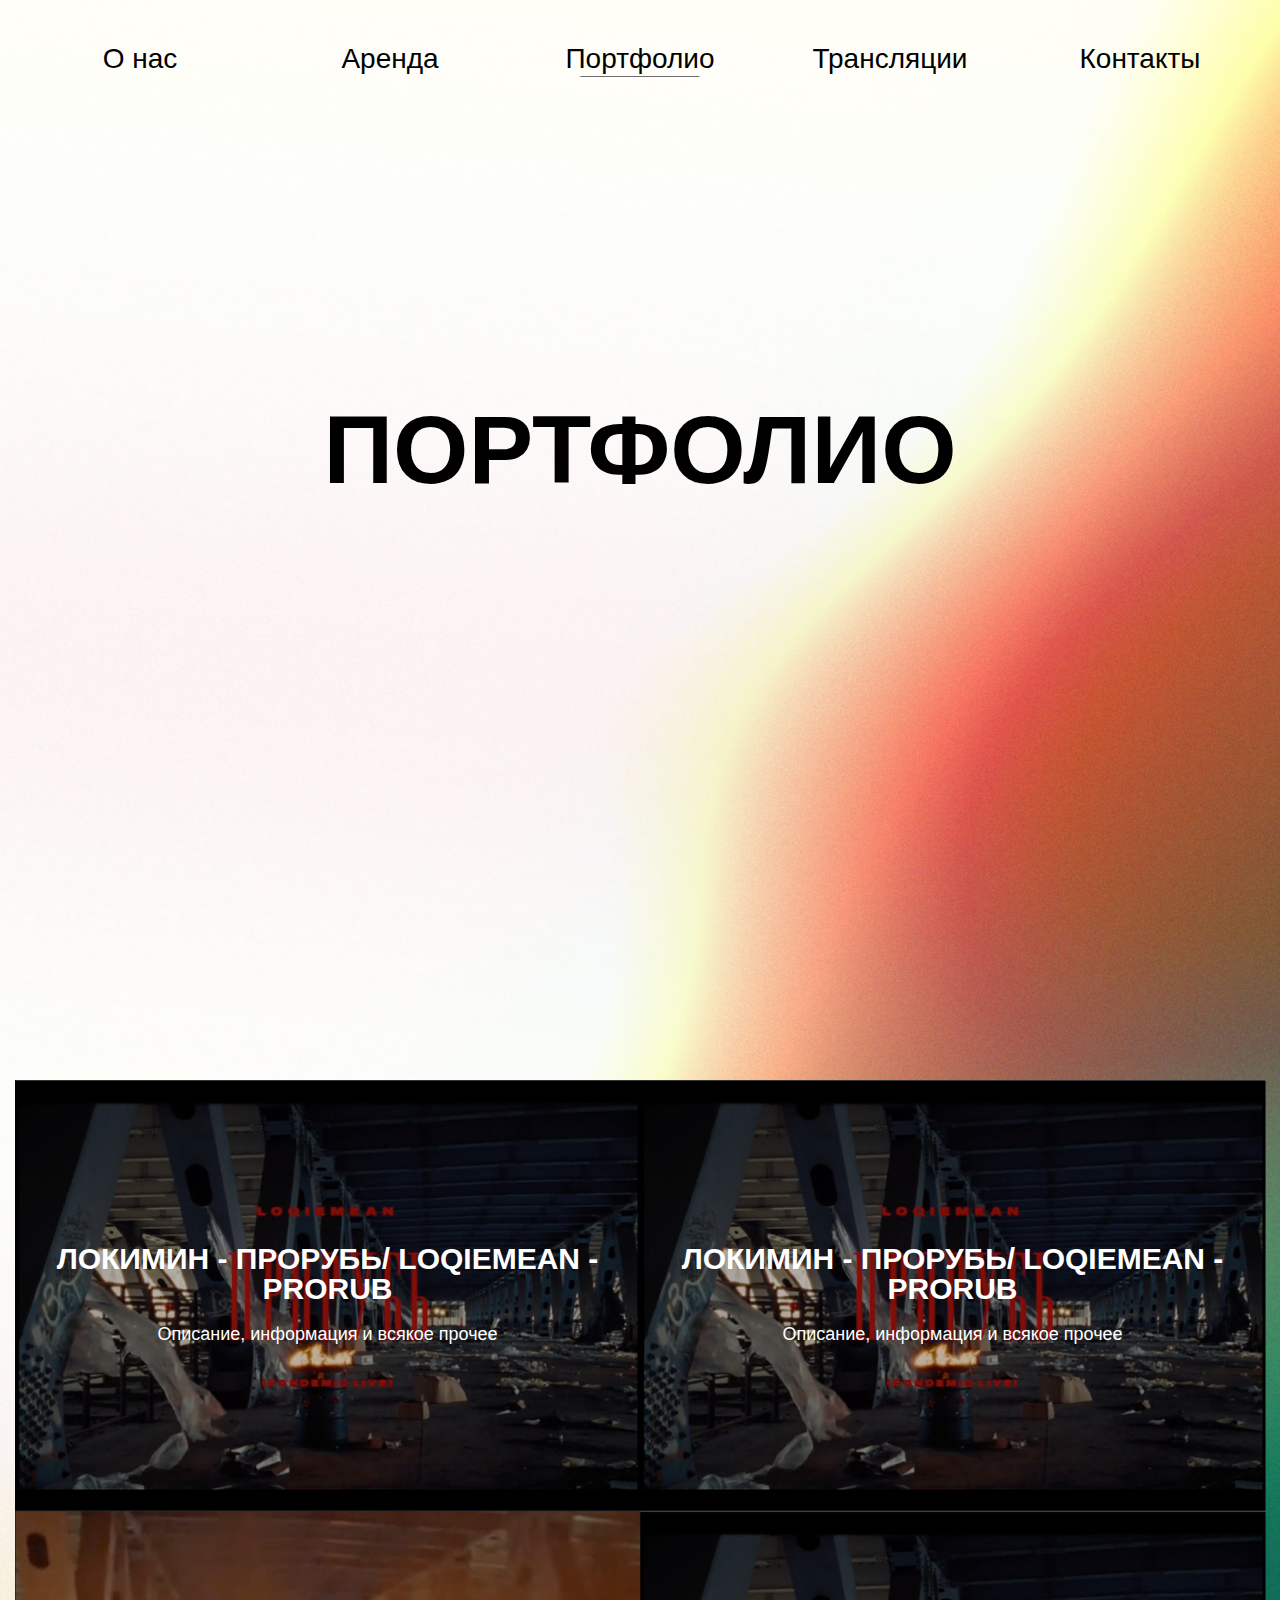
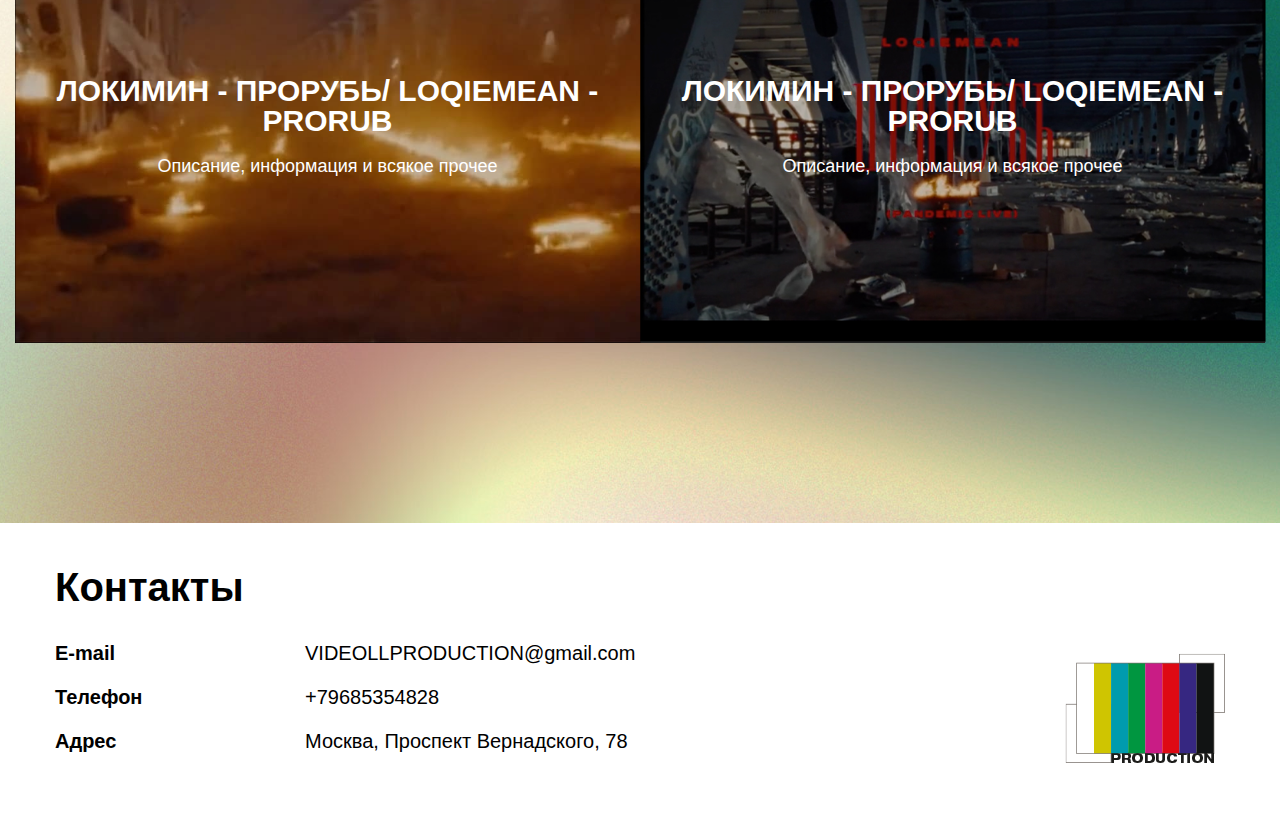
==== commit ca8bc907: "s" ====
--- a/portfolio.html
+++ b/portfolio.html
@@ -11,13 +11,13 @@
 
 <body>
     <div class="page">
-        <header class="header">
+        <header class="header header--dark">
             <div class="container container--fluid">
                 <nav class="navbar">
                     <ul class="navbar__list">
                         <li class="navbar__item"><a href="index.html" class="navbar__link">О нас</a></li>
                         <li class="navbar__item"><a href="#" class="navbar__link">Аренда</a></li>
-                        <li class="navbar__item"><a href="portfolio.html" class="navbar__link">Портфолио</a></li>
+                        <li class="navbar__item"><a href="portfolio.html" class="navbar__link active">Портфолио</a></li>
                         <li class="navbar__item"><a href="#" class="navbar__link">Трансляции</a></li>
                         <li class="navbar__item"><a href="#" class="navbar__link">Контакты</a></li>
                     </ul>
@@ -28,21 +28,88 @@
             </div>
         </header>
         <section class="portfolio portfolio--page">
-            <div class="portfolio__head" style="background-image: url(./img/portfolio-bg.jpg);">
-                <h1 class="title">
-                    Портфолио
-                </h1>
+            <div class="container container--fluid">
+                <div class="portfolio__head">
+                    <h1 class="title">
+                        Портфолио
+                    </h1>
+                    <div class="triangle-btn triangle-btn--mob"></div>
+                </div>
+                <div class="portfolio__items">
+                    <div class="portfolio__item">
+                        <div class="portfolio__info" style="background-image: url(./img/portfolio-img.jpg);">
+                            <div class="portfolio__name">
+                                Локимин - Прорубь/
+                                Loqiemean - prorub
+                            </div>
+                            <div class="portfolio__descr">
+                                Описание, информация и всякое прочее
+                            </div>
+                        </div>
+                        <div class="portfolio__play"></div>
+                        <div class="portfolio__iframe">
+                            <iframe class="video-frame"
+                                src="https://player.vimeo.com/video/395016201?autoplay=0&amp;controls=1&amp;autopause=0"
+                                allowfullscreen="" title="vimeo395016201" allow="autoplay; fullscreen"></iframe>
+                        </div>
+                    </div>
+                    <div class="portfolio__item">
+                        <div class="portfolio__info" style="background-image: url(./img/portfolio-img.jpg);">
+                            <div class="portfolio__name">
+                                Локимин - Прорубь/
+                                Loqiemean - prorub
+                            </div>
+                            <div class="portfolio__descr">
+                                Описание, информация и всякое прочее
+                            </div>
+                        </div>
+                        <div class="portfolio__play"></div>
+                        <div class="portfolio__iframe">
+                            <iframe class="video-frame"
+                                src="https://player.vimeo.com/video/395016201?autoplay=0&amp;controls=1&amp;autopause=0"
+                                allowfullscreen="" title="vimeo395016201" allow="autoplay; fullscreen"></iframe>
+                        </div>
+                    </div>
+                    <div class="portfolio__item">
+                        <div class="portfolio__info" style="background-image: url(./img/portfolio-bg.jpg);">
+                            <div class="portfolio__name">
+                                Локимин - Прорубь/
+                                Loqiemean - prorub
+                            </div>
+                            <div class="portfolio__descr">
+                                Описание, информация и всякое прочее
+                            </div>
+                        </div>
+                        <div class="portfolio__play"></div>
+                        <div class="portfolio__iframe">
+                            <iframe class="video-frame"
+                                src="https://player.vimeo.com/video/395016201?autoplay=0&amp;controls=1&amp;autopause=0"
+                                allowfullscreen="" title="vimeo395016201" allow="autoplay; fullscreen"></iframe>
+                        </div>
+                    </div>
+                    <div class="portfolio__item">
+                        <div class="portfolio__info" style="background-image: url(./img/portfolio-img.jpg);">
+                            <div class="portfolio__name">
+                                Локимин - Прорубь/
+                                Loqiemean - prorub
+                            </div>
+                            <div class="portfolio__descr">
+                                Описание, информация и всякое прочее
+                            </div>
+                        </div>
+                        <div class="portfolio__play"></div>
+                        <div class="portfolio__iframe">
+                            <iframe class="video-frame"
+                                src="https://player.vimeo.com/video/395016201?autoplay=0&amp;controls=1&amp;autopause=0"
+                                allowfullscreen="" title="vimeo395016201" allow="autoplay; fullscreen"></iframe>
+                        </div>
+                    </div>
+                </div>
             </div>
-            <!-- <iframe class="video-frame"
-            src="https://player.vimeo.com/video/395016201?autoplay=0&amp;controls=1&amp;autopause=0"
-            allowfullscreen="" title="vimeo395016201" allow="autoplay; fullscreen"></iframe>
-            <iframe
-            src="https://player.vimeo.com/video/395016201?autoplay=0&amp;controls=1&amp;autopause=0"
-            allowfullscreen="" title="vimeo395016201" allow="autoplay; fullscreen"></iframe>
-    -->
-
+            <div class="portfolio__bg" style="background-image: url(./img/portfolio-page-bg.jpg);">
+            </div>
         </section>
-        <footer class="footer footer--blue">
+        <footer class="footer">
             <div class="container">
                 <div class="footer__contacts">
                     <div class="contacts">
@@ -51,13 +118,17 @@
                         </div>
                         <div class="contacts__items">
                             <div class="contacts__address">
-                                <a href="mailto:email@bk.ru">E-mail</a>
+                                <span class="contacts__address-name">E-mail</span>
+                                <a href="mailto:email@bk.ru"
+                                    class="contacts__address-action">VIDEOLLPRODUCTION@gmail.com</a>
                             </div>
                             <div class="contacts__address">
-                                <a href="tel:+77777">Телефон</a>
+                                <span class="contacts__address-name">Телефон</span>
+                                <a href="tel:+79685354828" class="contacts__address-action">+79685354828</a>
                             </div>
                             <div class="contacts__address">
-                                <span>Адрес</span>
+                                <span class="contacts__address-name">Адрес</span>
+                                <span class="contacts__address-action">Москва, Проспект Вернадского, 78</span>
                             </div>
                             <div class="contacts__logo">
                                 <img src="img/footer-logo.png" alt="logo">
--- a/css/style.min.css
+++ b/css/style.min.css
@@ -1,2 +1 @@
-*,:after,:before{-webkit-box-sizing:border-box;box-sizing:border-box}html{line-height:1.2;-webkit-text-size-adjust:100%;-ms-text-size-adjust:100%;text-rendering:optimizeLegibility;scroll-behavior:smooth}body{margin:0;font-family:AvenirNextCy,sans-serif,-apple-system,BlinkMacSystemFont,"Segoe UI";font-weight:400;font-size:23px;color:#fff;-webkit-backface-visibility:hidden;backface-visibility:hidden;-webkit-tap-highlight-color:transparent;-webkit-touch-callout:none;-webkit-font-smoothing:antialiased;-moz-osx-font-smoothing:grayscale}ul{margin:0;padding:0;list-style:none}img,svg{vertical-align:middle}img{border:none}svg:not(:root){overflow:hidden}button,input,optgroup,select,textarea{font-family:inherit;font-size:100%;line-height:1.2;margin:0}a{text-decoration:none}button,input{overflow:visible}input:-webkit-autofill,input:-webkit-autofill:active,input:-webkit-autofill:focus,input:-webkit-autofill:hover{font-size:inherit;-webkit-box-shadow:0 0 0 40px #fff inset;box-shadow:0 0 0 40px #fff inset}button,select{text-transform:none}[type=button],[type=reset],[type=submit],button{-webkit-appearance:button}p{margin:0}.page{width:100%;max-width:100%;overflow:hidden;position:relative}.container{width:100%;max-width:1200px;padding:0 15px;margin:0 auto}.container--fluid{max-width:1630px}.title{font-size:97px;font-weight:700;text-transform:uppercase;text-align:center;margin:0;color:#000}.btn{display:inline-block;text-align:center;text-decoration:none;font-size:22px;padding:0;cursor:pointer;color:#fff;background-color:transparent;border:none;line-height:1;position:relative;overflow:hidden;outline:0;-webkit-transition:all .2s ease-in;-o-transition:all .2s ease-in;transition:all .2s ease-in}.btn:active,.btn:focus,.btn:hover{outline:0}.btn--burger{display:none;border-radius:50%;background-color:#ff2d18;width:50px;height:50px;-webkit-transition:background-color .15s ease-out;-o-transition:background-color .15s ease-out;transition:background-color .15s ease-out}.btn--burger span{width:30px;height:2px;background-color:#fff;position:absolute;left:calc(50% - 15px)}.btn--burger span:nth-child(1){top:15px;-webkit-transition:-webkit-transform .25s ease;transition:-webkit-transform .25s ease;-o-transition:transform .25s ease;transition:transform .25s ease;transition:transform .25s ease,-webkit-transform .25s ease}.btn--burger span:nth-child(2){top:24px;-webkit-transition:opacity .15s ease-out;-o-transition:opacity .15s ease-out;transition:opacity .15s ease-out}.btn--burger span:nth-child(3){top:33px;-webkit-transition:-webkit-transform .25s ease;transition:-webkit-transform .25s ease;-o-transition:transform .25s ease;transition:transform .25s ease;transition:transform .25s ease,-webkit-transform .25s ease}.btn--burger.active{background-color:transparent}.btn--burger.active span:nth-child(1){top:12px;-webkit-transform:rotate(45deg);-ms-transform:rotate(45deg);transform:rotate(45deg);-webkit-transform-origin:top left;-ms-transform-origin:top left;transform-origin:top left;left:calc(50% - 10px)}.btn--burger.active span:nth-child(2){opacity:0}.btn--burger.active span:nth-child(3){-webkit-transform:rotate(-45deg);-ms-transform:rotate(-45deg);transform:rotate(-45deg);-webkit-transform-origin:bottom left;-ms-transform-origin:bottom left;transform-origin:bottom left;left:calc(50% - 10px)}.btn--more{background-color:#000;padding:14px 20px;border-radius:30px}.btn--more:hover{-webkit-box-shadow:inset 0 0 6px 0 #fff;box-shadow:inset 0 0 6px 0 #fff;color:#fcfcfc}.stop-scroll{overflow:hidden}.header{position:absolute;width:100%;z-index:19;padding-top:42px}.navbar__list{display:-webkit-box;display:-webkit-flex;display:-ms-flexbox;display:flex;-webkit-box-pack:justify;-webkit-justify-content:space-between;-ms-flex-pack:justify;justify-content:space-between;-webkit-box-align:center;-webkit-align-items:center;-ms-flex-align:center;align-items:center}.navbar__item{-webkit-box-flex:0;-webkit-flex:0 0 20%;-ms-flex:0 0 20%;flex:0 0 20%;max-width:20%;text-align:center}.navbar__link{margin:0 4px;font-size:28px;color:#fff;-webkit-transition:color .2s linear;-o-transition:color .2s linear;transition:color .2s linear}.navbar__link:hover{color:#ececec}.intro{height:100vh;height:calc(var(--vh,1vh) * 100);min-height:500px}.intro__btn,.intro__title{position:absolute;text-transform:uppercase;text-align:center;font-weight:700;width:100%}.intro__title{padding:0 15px;font-size:107px;top:50%;left:0;-webkit-transform:translateY(-50%);-ms-transform:translateY(-50%);transform:translateY(-50%);z-index:2;margin:40px 0 0;pointer-events:none}.intro__title span{color:#ff2d18}.intro__btn{z-index:3;bottom:0;margin-bottom:50px;color:#fff}.intro__btn:after{content:"";width:0;height:0;position:absolute;border-top:35px solid #ff2d18;border-left:35px solid transparent;border-right:35px solid transparent;bottom:calc(-100% - 10px);right:50%;-webkit-transform:translateX(50%);-ms-transform:translateX(50%);transform:translateX(50%)}.intro__slider{height:100%}.intro__inner{position:relative;width:100%;height:100%}.intro__video{position:absolute;top:0;left:0;-webkit-backface-visibility:hidden;backface-visibility:hidden;overflow:hidden;min-width:100%;min-height:100%}.intro__video video{position:absolute;top:0;left:0;width:100%;height:auto;min-width:100%;min-height:100%;-o-object-fit:cover;object-fit:cover;-webkit-transform:none;-ms-transform:none;transform:none}.about{color:#000;padding:100px 0;display:-webkit-box;display:-webkit-flex;display:-ms-flexbox;display:flex;-webkit-box-align:center;-webkit-align-items:center;-ms-flex-align:center;align-items:center;min-height:calc(var(--vh,1vh) * 100)}.about__sub-title{font-size:27px;text-align:center;margin:10px auto 70px;max-width:900px;font-weight:700}.about__text{font-size:22px;margin-bottom:5px}.about__title{font-size:107px}.portfolio{position:relative}.portfolio--section .portfolio__title{margin-bottom:60px}.portfolio--section .container--fluid{padding-top:40px;padding-bottom:40px}.portfolio__bg{background-image:url(../img/gradient.jpg);background-position:center 40%;background-size:cover;background-repeat:no-repeat;position:absolute;top:0;right:0;width:100%;height:100%;overflow:hidden;z-index:-1}.portfolio__bg img{display:none;max-width:100%;height:auto;width:100%}.portfolio__items{display:-webkit-box;display:-webkit-flex;display:-ms-flexbox;display:flex;-webkit-box-align:center;-webkit-align-items:center;-ms-flex-align:center;align-items:center;-webkit-flex-wrap:wrap;-ms-flex-wrap:wrap;flex-wrap:wrap}.portfolio__item{position:relative;-webkit-box-flex:0;-webkit-flex:0 0 50%;-ms-flex:0 0 50%;flex:0 0 50%}.portfolio__item:hover .portfolio__descr{color:#c5c5c5}.portfolio__item.active .portfolio__info,.portfolio__item.active .portfolio__play{display:none}.portfolio__play{position:absolute;top:0;left:0;width:100%;height:100%;z-index:6;cursor:pointer}.portfolio__info{width:100%;height:100%;position:absolute;top:50%;left:50%;-webkit-transform:translate(-50%,-50%);-ms-transform:translate(-50%,-50%);transform:translate(-50%,-50%);overflow:auto;display:-webkit-box;display:-webkit-flex;display:-ms-flexbox;display:flex;-webkit-box-align:center;-webkit-align-items:center;-ms-flex-align:center;align-items:center;-webkit-box-pack:center;-webkit-justify-content:center;-ms-flex-pack:center;justify-content:center;-webkit-box-orient:vertical;-webkit-box-direction:normal;-webkit-flex-direction:column;-ms-flex-direction:column;flex-direction:column;text-align:center;z-index:4;color:#fff;background-position:center;background-size:cover;background-repeat:no-repeat;padding:15px 20px}.portfolio__info::after{content:"";position:absolute;top:0;left:0;width:100%;height:100%;background-color:rgba(0,0,0,.2);z-index:-1}.portfolio__name{font-size:30px;font-weight:700;text-transform:uppercase;line-height:1;margin-bottom:20px}.portfolio__descr{font-size:18px;-webkit-transition:color .2s linear;-o-transition:color .2s linear;transition:color .2s linear}.portfolio__iframe{position:relative;width:100%;padding-top:69%;background-color:#000;z-index:2}.video-frame{border:0;width:100%;height:100%;position:absolute;top:0;left:0}.portfolio__more-btn{text-align:center;margin:30px 0 0}.contacts__title{font-size:40px;font-weight:700;color:#000;margin-bottom:30px}.contacts__items{position:relative;padding-right:170px;font-size:20px;color:#000}.contacts__address{margin-bottom:10px;display:-webkit-box;display:-webkit-flex;display:-ms-flexbox;display:flex;-webkit-box-align:start;-webkit-align-items:flex-start;-ms-flex-align:start;align-items:flex-start;-webkit-flex-wrap:wrap;-ms-flex-wrap:wrap;flex-wrap:wrap}.contacts__address-action{color:#000;padding-bottom:10px}.contacts__address-name{font-weight:700;-webkit-box-flex:0;-webkit-flex:0 0 25%;-ms-flex:0 0 25%;flex:0 0 25%;padding:0 5px 10px 0}a.contacts__address-action{-webkit-transition:color .2s linear;-o-transition:color .2s linear;transition:color .2s linear}a.contacts__address-action:hover{color:#454545}.contacts__logo{position:absolute;bottom:0;right:0;max-width:160px;width:100%;height:auto}.contacts__logo img{max-width:100%;width:100%;height:auto}.footer{padding:40px 0}.footer--blue{background-color:#006278}.footer--blue .contacts__address a,.footer--blue .contacts__address span,.footer--blue .contacts__title{color:#fff}@media screen and (max-width:1024px){.title{font-size:77px}.navbar__link{font-size:24px}.about__title,.intro__title{font-size:87px}.about__sub-title{font-size:22px;margin-bottom:50px}.about__text{font-size:20px}}@media screen and (max-width:768px){.title{font-size:37px}.btn--burger{display:inline-block}.navbar{display:none}.header{position:fixed;text-align:right;padding-top:20px;overflow:auto}.header.active{height:100vh;height:calc(var(--vh,1vh) * 100);background-color:#006278}.header.active .navbar{margin:50px -15px 0;width:100%;height:calc(100% - 70px);display:block;position:absolute}.navbar__list{display:-webkit-box;display:-webkit-flex;display:-ms-flexbox;display:flex;-webkit-box-orient:vertical;-webkit-box-direction:normal;-webkit-flex-direction:column;-ms-flex-direction:column;flex-direction:column;height:100%;-webkit-box-pack:center;-webkit-justify-content:center;-ms-flex-pack:center;justify-content:center}.navbar__item{max-width:initial;-webkit-box-flex:initial;-webkit-flex:initial;-ms-flex:initial;flex:initial}.navbar__item,.navbar__item+.navbar__item{margin:0 0 20px}.navbar__link{font-size:20px}.about__title,.intro__title{font-size:47px}.intro__btn{font-size:20px;margin-bottom:40px}.intro__btn::after{border-top-width:25px;border-left-width:25px;border-right-width:25px;bottom:calc(-100% - 5px)}.about{padding:50px 0}.about__sub-title{font-size:18px;margin-bottom:30px}.about__text{font-size:16px}.portfolio--section .portfolio__title{margin-bottom:30px}.portfolio--section .portfolio__items{margin:0 -15px}.portfolio__bg{background-image:url(../img/gradient-mob.jpg);background-position:center;background-size:100% 100%;top:-50%;height:150%}.portfolio__item{-webkit-box-flex:0;-webkit-flex:0 0 100%;-ms-flex:0 0 100%;flex:0 0 100%}.portfolio__name{font-size:20px;margin-bottom:10px}.portfolio__descr{font-size:14px}.contacts__title{font-size:25px}.contacts__logo{max-width:100px}.contacts__items{padding-right:105px;font-size:18px}.contacts__address{-webkit-box-orient:vertical;-webkit-box-direction:normal;-webkit-flex-direction:column;-ms-flex-direction:column;flex-direction:column}.footer{padding:20px 0}}@media screen and (max-width:380px){.container{padding:0 10px}.title{font-size:27px}.about__title,.intro__title{font-size:34px}.portfolio__name{font-size:18px;margin-bottom:8px}.portfolio__descr{font-size:12px}.contacts__title{font-size:23px}.contacts__items{font-size:15px}}
-/*# sourceMappingURL=[data-uri] */
+*,:after,:before{-webkit-box-sizing:border-box;box-sizing:border-box}html{line-height:1.2;-webkit-text-size-adjust:100%;-ms-text-size-adjust:100%;text-rendering:optimizeLegibility;scroll-behavior:smooth}body{margin:0;font-family:AvenirNextCy,sans-serif,-apple-system,BlinkMacSystemFont,"Segoe UI";font-weight:400;font-size:23px;color:#fff;-webkit-backface-visibility:hidden;backface-visibility:hidden;-webkit-tap-highlight-color:transparent;-webkit-touch-callout:none;-webkit-font-smoothing:antialiased;-moz-osx-font-smoothing:grayscale}ul{margin:0;padding:0;list-style:none}img,svg{vertical-align:middle}img{border:none}svg:not(:root){overflow:hidden}button,input,optgroup,select,textarea{font-family:inherit;font-size:100%;line-height:1.2;margin:0}a{text-decoration:none}button,input{overflow:visible}input:-webkit-autofill,input:-webkit-autofill:active,input:-webkit-autofill:focus,input:-webkit-autofill:hover{font-size:inherit;-webkit-box-shadow:0 0 0 40px #fff inset;box-shadow:0 0 0 40px #fff inset}button,select{text-transform:none}[type=button],[type=reset],[type=submit],button{-webkit-appearance:button}p{margin:0}.page{width:100%;max-width:100%;overflow:hidden;position:relative}.container{width:100%;max-width:1200px;padding:0 15px;margin:0 auto}.container--fluid{max-width:1630px}.title{font-size:97px;font-weight:700;text-transform:uppercase;text-align:center;margin:0;color:#000}.btn{display:inline-block;text-align:center;text-decoration:none;font-size:22px;padding:0;cursor:pointer;color:#fff;background-color:transparent;border:none;line-height:1;position:relative;overflow:hidden;outline:0;-webkit-transition:all .2s ease-in;-o-transition:all .2s ease-in;transition:all .2s ease-in}.btn:active,.btn:focus,.btn:hover{outline:0}.btn--burger{display:none;border-radius:50%;background-color:#ff2d18;width:50px;height:50px;-webkit-transition:background-color .15s ease-out;-o-transition:background-color .15s ease-out;transition:background-color .15s ease-out}.btn--burger span{width:30px;height:2px;background-color:#fff;position:absolute;left:calc(50% - 15px)}.btn--burger span:nth-child(1){top:15px;-webkit-transition:-webkit-transform .25s ease;transition:-webkit-transform .25s ease;-o-transition:transform .25s ease;transition:transform .25s ease;transition:transform .25s ease,-webkit-transform .25s ease}.btn--burger span:nth-child(2){top:24px;-webkit-transition:opacity .15s ease-out;-o-transition:opacity .15s ease-out;transition:opacity .15s ease-out}.btn--burger span:nth-child(3){top:33px;-webkit-transition:-webkit-transform .25s ease;transition:-webkit-transform .25s ease;-o-transition:transform .25s ease;transition:transform .25s ease;transition:transform .25s ease,-webkit-transform .25s ease}.btn--burger.active{background-color:transparent}.btn--burger.active span:nth-child(1){top:12px;-webkit-transform:rotate(45deg);-ms-transform:rotate(45deg);transform:rotate(45deg);-webkit-transform-origin:top left;-ms-transform-origin:top left;transform-origin:top left;left:calc(50% - 10px)}.btn--burger.active span:nth-child(2){opacity:0}.btn--burger.active span:nth-child(3){-webkit-transform:rotate(-45deg);-ms-transform:rotate(-45deg);transform:rotate(-45deg);-webkit-transform-origin:bottom left;-ms-transform-origin:bottom left;transform-origin:bottom left;left:calc(50% - 10px)}.btn--more{background-color:#000;padding:14px 20px;border-radius:30px;letter-spacing:.03em}.btn--more:hover{-webkit-box-shadow:inset 0 0 6px 0 #fff;box-shadow:inset 0 0 6px 0 #fff;color:#fcfcfc}.stop-scroll{overflow:hidden}.triangle-btn{position:absolute;width:100%;z-index:3;min-height:27px;margin-bottom:50px;bottom:0;left:0;color:#fff}.triangle-btn:after{content:"";width:0;height:0;position:absolute;border-top:35px solid #ff2d18;border-left:35px solid transparent;border-right:35px solid transparent;bottom:calc(-100% - 10px);right:50%;-webkit-transform:translateX(50%);-ms-transform:translateX(50%);transform:translateX(50%)}.triangle-btn--mob{display:none}.header{position:absolute;width:100%;z-index:19;padding-top:42px}.header.active{background-color:#006278}.header--dark.active{background-color:#38adc7}.header--dark .navbar__link{color:#000}.navbar__list{display:-webkit-box;display:-webkit-flex;display:-ms-flexbox;display:flex;-webkit-box-pack:justify;-webkit-justify-content:space-between;-ms-flex-pack:justify;justify-content:space-between;-webkit-box-align:center;-webkit-align-items:center;-ms-flex-align:center;align-items:center}.navbar__item{-webkit-box-flex:0;-webkit-flex:0 0 20%;-ms-flex:0 0 20%;flex:0 0 20%;max-width:20%;text-align:center}.navbar__link{margin:0 4px;font-size:28px;color:#fff;-webkit-transition:color .2s linear;-o-transition:color .2s linear;transition:color .2s linear;position:relative}.navbar__link::after{content:"";position:absolute;bottom:-3px;left:50%;-webkit-transform:translateX(-50%);-ms-transform:translateX(-50%);transform:translateX(-50%);width:0;height:1px;background-color:#6d6d6d;-webkit-transition:width .2s linear;-o-transition:width .2s linear;transition:width .2s linear}.navbar__link:hover::after{width:80%}.navbar__link.active::after{width:80%}.intro{height:100vh;height:calc(var(--vh,1vh) * 100);min-height:500px}.intro__btn,.intro__title{position:absolute;text-transform:uppercase;text-align:center;font-weight:700;width:100%}.intro__title{padding:0 15px;font-size:107px;top:50%;left:0;-webkit-transform:translateY(-50%);-ms-transform:translateY(-50%);transform:translateY(-50%);z-index:2;margin:40px 0 0;pointer-events:none}.intro__title span{color:#ff2d18}.intro__slider{height:100%}.intro__inner{position:relative;width:100%;height:100%}.intro__video{position:absolute;top:0;left:0;-webkit-backface-visibility:hidden;backface-visibility:hidden;overflow:hidden;min-width:100%;min-height:100%}.intro__video video{position:absolute;top:0;left:0;width:100%;height:auto;min-width:100%;min-height:100%;-o-object-fit:cover;object-fit:cover;-webkit-transform:none;-ms-transform:none;transform:none}.about{color:#000;padding:100px 0;display:-webkit-box;display:-webkit-flex;display:-ms-flexbox;display:flex;-webkit-box-align:center;-webkit-align-items:center;-ms-flex-align:center;align-items:center;min-height:calc(var(--vh,1vh) * 100)}.about__sub-title{font-size:27px;text-align:center;margin:10px auto 70px;max-width:900px;font-weight:700}.about__text{font-size:22px;margin-bottom:5px}.about__title{font-size:107px}.portfolio{position:relative}.portfolio--section .portfolio__title{margin-bottom:60px}.portfolio--section .container--fluid{padding-top:40px;padding-bottom:40px}.portfolio--page .portfolio__bg{width:105%;top:0;background-position:center top}.portfolio--page .portfolio__items{padding-top:20vh;padding-bottom:20vh}.portfolio__bg{background-image:url(../img/gradient.jpg);background-position:center;background-size:cover;background-repeat:no-repeat;position:absolute;top:-50%;right:0;width:100%;height:150%;overflow:hidden;z-index:-1}.portfolio__items{display:-webkit-box;display:-webkit-flex;display:-ms-flexbox;display:flex;-webkit-box-align:center;-webkit-align-items:center;-ms-flex-align:center;align-items:center;-webkit-flex-wrap:wrap;-ms-flex-wrap:wrap;flex-wrap:wrap}.portfolio__item{position:relative;-webkit-box-flex:0;-webkit-flex:0 0 50%;-ms-flex:0 0 50%;flex:0 0 50%}.portfolio__item:hover .portfolio__descr{color:#c5c5c5}.portfolio__item.active .portfolio__info,.portfolio__item.active .portfolio__play{display:none}.portfolio__play{position:absolute;top:0;left:0;width:100%;height:100%;z-index:6;cursor:pointer}.portfolio__info{width:100%;height:100%;position:absolute;top:50%;left:50%;-webkit-transform:translate(-50%,-50%);-ms-transform:translate(-50%,-50%);transform:translate(-50%,-50%);overflow:auto;display:-webkit-box;display:-webkit-flex;display:-ms-flexbox;display:flex;-webkit-box-align:center;-webkit-align-items:center;-ms-flex-align:center;align-items:center;-webkit-box-pack:center;-webkit-justify-content:center;-ms-flex-pack:center;justify-content:center;-webkit-box-orient:vertical;-webkit-box-direction:normal;-webkit-flex-direction:column;-ms-flex-direction:column;flex-direction:column;text-align:center;z-index:4;color:#fff;background-position:center;background-size:cover;background-repeat:no-repeat;padding:15px 20px}.portfolio__info::after{content:"";position:absolute;top:0;left:0;width:100%;height:100%;background-color:rgba(0,0,0,.2);z-index:-1}.portfolio__name{font-size:30px;font-weight:700;text-transform:uppercase;line-height:1;margin-bottom:20px}.portfolio__descr{font-size:18px;-webkit-transition:color .2s linear;-o-transition:color .2s linear;transition:color .2s linear}.portfolio__iframe{position:relative;width:100%;padding-top:69%;background-color:#000;z-index:2}.video-frame{border:0;width:100%;height:100%;position:absolute;top:0;left:0}.portfolio__more-btn{text-align:center;margin:30px 0 0}.portfolio__head{min-height:500px;height:100vh;height:calc(var(--vh,1vh) * 100);display:-webkit-box;display:-webkit-flex;display:-ms-flexbox;display:flex;-webkit-box-align:center;-webkit-align-items:center;-ms-flex-align:center;align-items:center;-webkit-box-pack:center;-webkit-justify-content:center;-ms-flex-pack:center;justify-content:center;position:relative}.contacts__title{font-size:40px;font-weight:700;color:#000;margin-bottom:30px}.contacts__items{position:relative;padding-right:170px;font-size:20px;color:#000}.contacts__address{margin-bottom:10px;display:-webkit-box;display:-webkit-flex;display:-ms-flexbox;display:flex;-webkit-box-align:start;-webkit-align-items:flex-start;-ms-flex-align:start;align-items:flex-start;-webkit-flex-wrap:wrap;-ms-flex-wrap:wrap;flex-wrap:wrap}.contacts__address-action{color:#000;padding-bottom:10px}.contacts__address-name{font-weight:700;-webkit-box-flex:0;-webkit-flex:0 0 25%;-ms-flex:0 0 25%;flex:0 0 25%;padding:0 5px 10px 0}a.contacts__address-action{-webkit-transition:color .2s linear;-o-transition:color .2s linear;transition:color .2s linear}a.contacts__address-action:hover{color:#454545}.contacts__logo{position:absolute;bottom:0;right:0;max-width:160px;width:100%;height:auto}.contacts__logo img{max-width:100%;width:100%;height:auto}.footer{padding:40px 0;background-color:#fff}@media screen and (max-width:1024px){.title{font-size:77px}.navbar__link{font-size:24px}.about__title,.intro__title{font-size:87px}.about__sub-title{font-size:22px;margin-bottom:50px}.about__text{font-size:20px}}@media screen and (max-width:768px){.triangle-btn{margin-bottom:40px;min-height:24px}.triangle-btn::after{border-top-width:25px;border-left-width:25px;border-right-width:25px;bottom:calc(-100% - 5px)}.triangle-btn--mob{display:block}.btn--more{font-size:18px}.title{font-size:37px}.btn--burger{display:inline-block}.navbar{display:none}.header{position:fixed;text-align:right;padding-top:20px;overflow:auto}.header.active{height:100vh;height:calc(var(--vh,1vh) * 100)}.header.active .navbar{margin:50px -15px 0;width:100%;height:calc(100% - 70px);display:block;position:absolute}.navbar__list{display:-webkit-box;display:-webkit-flex;display:-ms-flexbox;display:flex;-webkit-box-orient:vertical;-webkit-box-direction:normal;-webkit-flex-direction:column;-ms-flex-direction:column;flex-direction:column;height:100%;-webkit-box-pack:center;-webkit-justify-content:center;-ms-flex-pack:center;justify-content:center}.navbar__item{max-width:initial;-webkit-box-flex:initial;-webkit-flex:initial;-ms-flex:initial;flex:initial}.navbar__item,.navbar__item+.navbar__item{margin:0 0 20px}.navbar__link{font-size:20px}.about__title,.intro__title{font-size:47px}.intro__btn{font-size:20px}.about{padding:50px 0}.about__sub-title{font-size:18px;margin-bottom:30px}.about__text{font-size:16px}.portfolio--section .portfolio__title{margin-bottom:30px}.portfolio--section .portfolio__items{margin:0 -15px}.portfolio__bg{background-image:url(../img/gradient-mob.jpg);background-size:100% 100%}.portfolio__item{-webkit-box-flex:0;-webkit-flex:0 0 100%;-ms-flex:0 0 100%;flex:0 0 100%}.portfolio__name{font-size:20px;margin-bottom:10px}.portfolio__descr{font-size:14px}.contacts__title{font-size:25px}.contacts__logo{max-width:100px}.contacts__items{padding-right:105px;font-size:18px}.contacts__address{-webkit-box-orient:vertical;-webkit-box-direction:normal;-webkit-flex-direction:column;-ms-flex-direction:column;flex-direction:column}.footer{padding:20px 0}}@media screen and (max-width:380px){.container{padding:0 10px}.title{font-size:27px}.about__title,.intro__title{font-size:34px}.portfolio__name{font-size:18px;margin-bottom:8px}.portfolio__descr{font-size:12px}.contacts__title{font-size:23px}.contacts__items{font-size:15px}}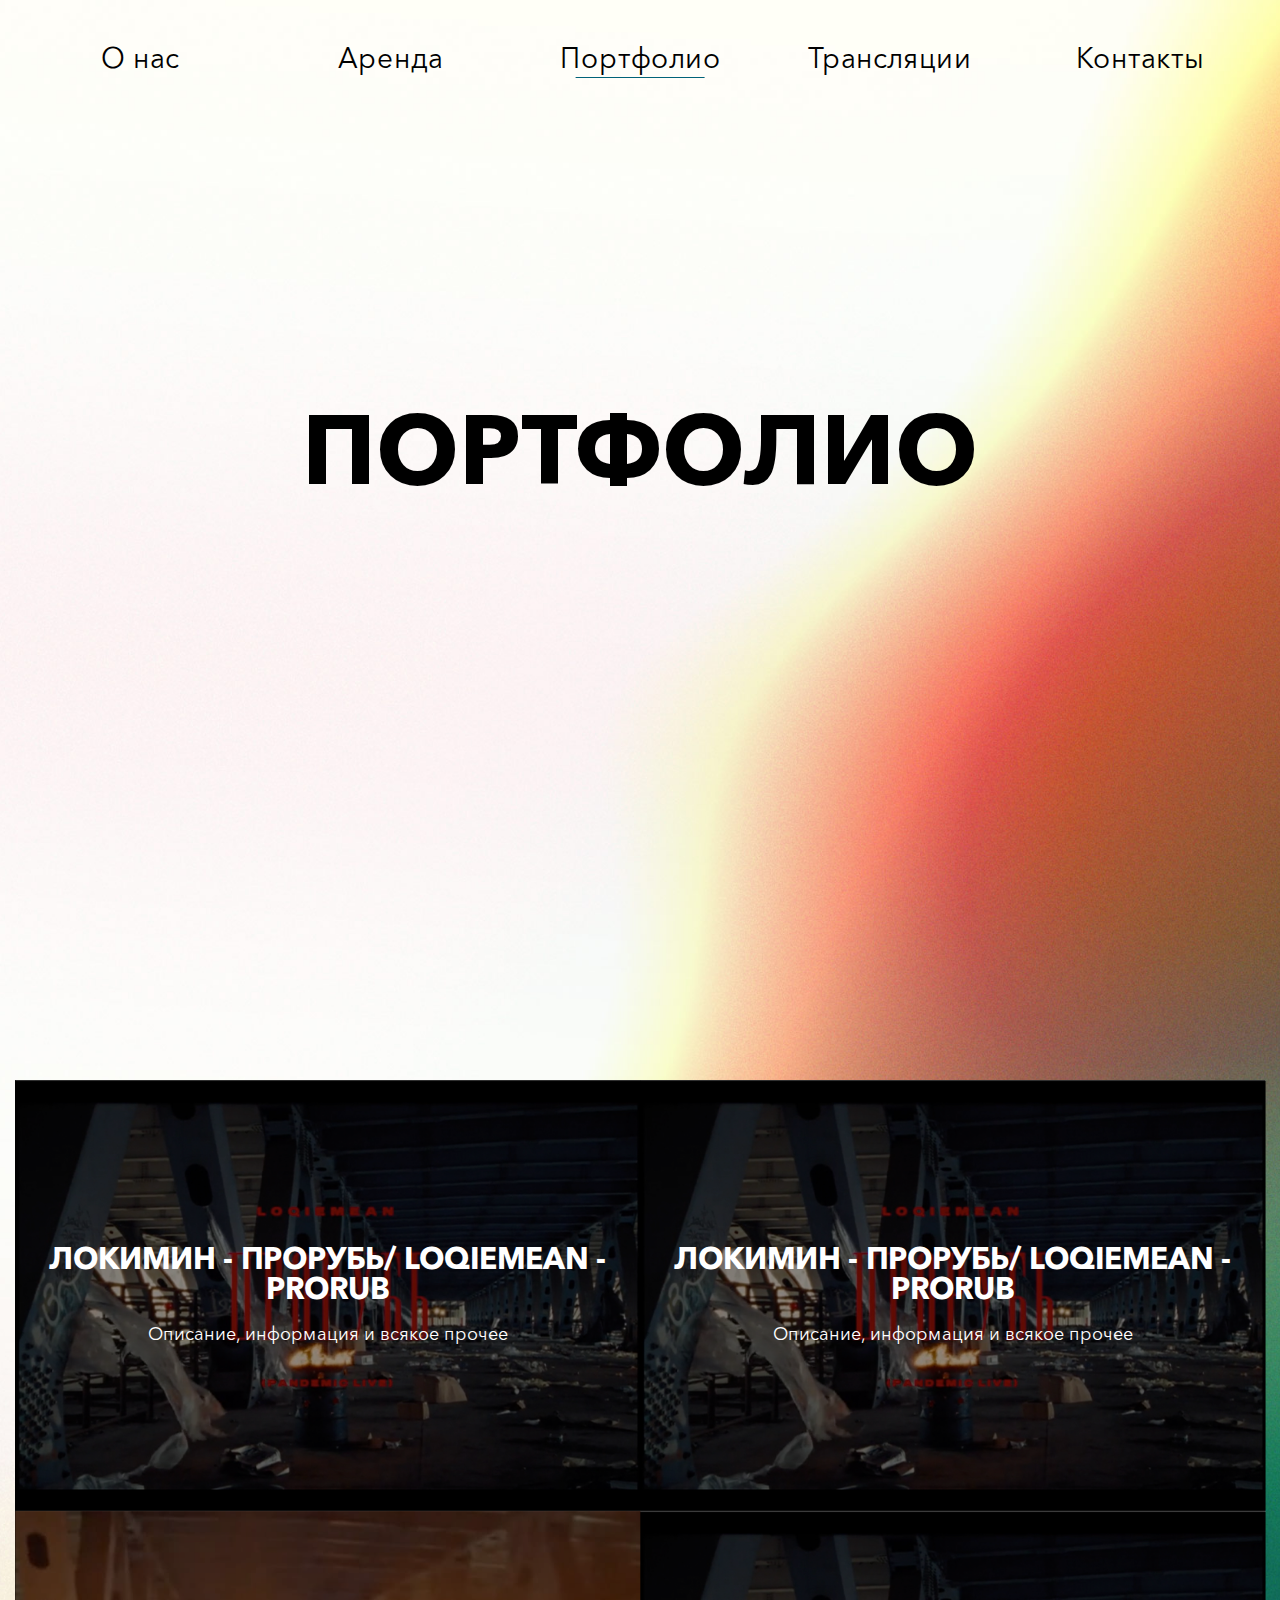
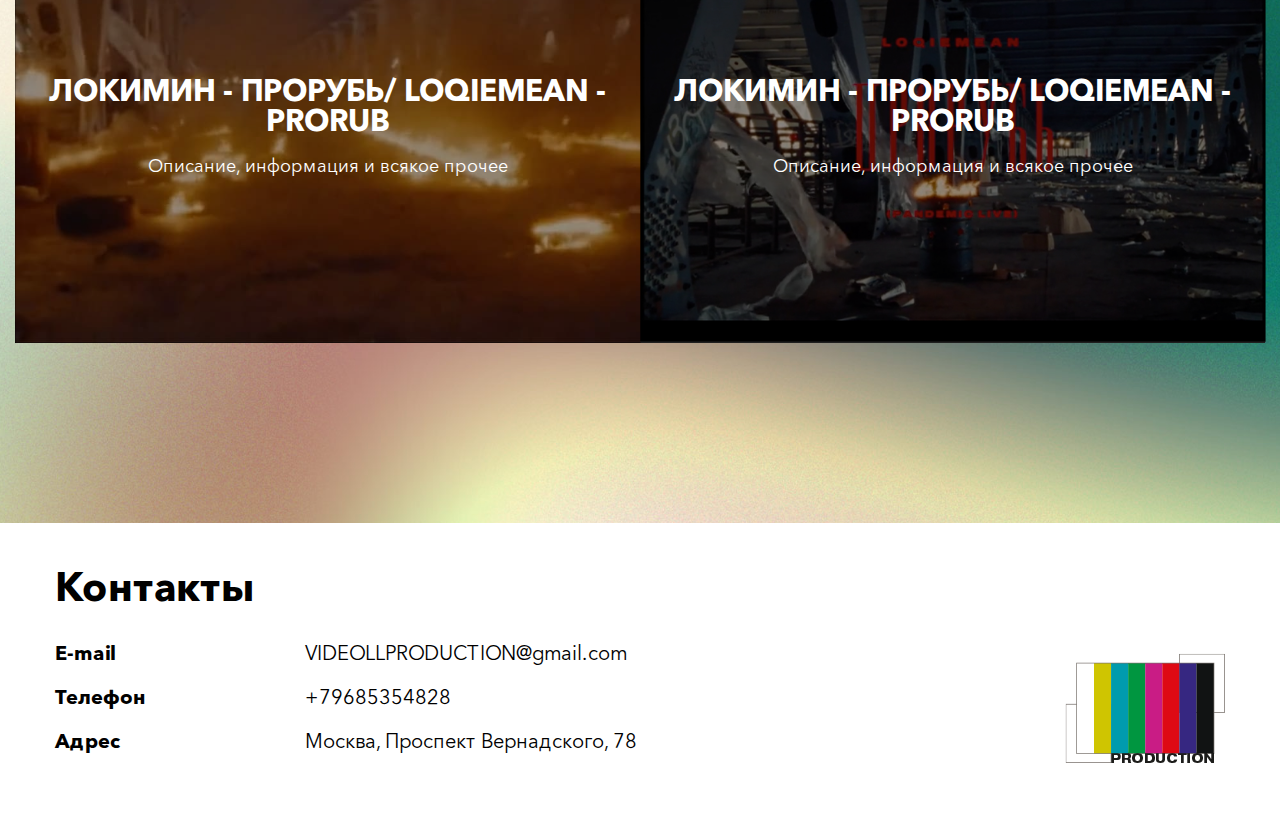
==== commit 1dfa4231: "s" ====
--- a/portfolio.html
+++ b/portfolio.html
@@ -50,7 +50,7 @@
                         <div class="portfolio__iframe">
                             <iframe class="video-frame"
                                 src="https://player.vimeo.com/video/395016201?autoplay=0&amp;controls=1&amp;autopause=0"
-                                allowfullscreen="" title="vimeo395016201" allow="autoplay; fullscreen"></iframe>
+                                title="vimeo395016201" allow="autoplay; fullscreen"></iframe>
                         </div>
                     </div>
                     <div class="portfolio__item">
@@ -67,7 +67,7 @@
                         <div class="portfolio__iframe">
                             <iframe class="video-frame"
                                 src="https://player.vimeo.com/video/395016201?autoplay=0&amp;controls=1&amp;autopause=0"
-                                allowfullscreen="" title="vimeo395016201" allow="autoplay; fullscreen"></iframe>
+                                title="vimeo395016201" allow="autoplay; fullscreen"></iframe>
                         </div>
                     </div>
                     <div class="portfolio__item">
@@ -84,7 +84,7 @@
                         <div class="portfolio__iframe">
                             <iframe class="video-frame"
                                 src="https://player.vimeo.com/video/395016201?autoplay=0&amp;controls=1&amp;autopause=0"
-                                allowfullscreen="" title="vimeo395016201" allow="autoplay; fullscreen"></iframe>
+                                title="vimeo395016201" allow="autoplay; fullscreen"></iframe>
                         </div>
                     </div>
                     <div class="portfolio__item">
@@ -101,12 +101,12 @@
                         <div class="portfolio__iframe">
                             <iframe class="video-frame"
                                 src="https://player.vimeo.com/video/395016201?autoplay=0&amp;controls=1&amp;autopause=0"
-                                allowfullscreen="" title="vimeo395016201" allow="autoplay; fullscreen"></iframe>
+                                title="vimeo395016201" allow="autoplay; fullscreen"></iframe>
                         </div>
                     </div>
                 </div>
             </div>
-            <div class="portfolio__bg" style="background-image: url(./img/portfolio-page-bg.jpg);">
+            <div class="portfolio__bg portfolio__bg--page">
             </div>
         </section>
         <footer class="footer">
@@ -141,7 +141,7 @@
     </div>
     <script src="js/smooth-scroll.min.js"></script>
     <script src="js/vimeo.js"></script>
-    <script src="js/main.js"></script>
+    <script src="js/main.min.js"></script>
 </body>
 
 </html>--- a/css/style.min.css
+++ b/css/style.min.css
@@ -1 +1 @@
-*,:after,:before{-webkit-box-sizing:border-box;box-sizing:border-box}html{line-height:1.2;-webkit-text-size-adjust:100%;-ms-text-size-adjust:100%;text-rendering:optimizeLegibility;scroll-behavior:smooth}body{margin:0;font-family:AvenirNextCy,sans-serif,-apple-system,BlinkMacSystemFont,"Segoe UI";font-weight:400;font-size:23px;color:#fff;-webkit-backface-visibility:hidden;backface-visibility:hidden;-webkit-tap-highlight-color:transparent;-webkit-touch-callout:none;-webkit-font-smoothing:antialiased;-moz-osx-font-smoothing:grayscale}ul{margin:0;padding:0;list-style:none}img,svg{vertical-align:middle}img{border:none}svg:not(:root){overflow:hidden}button,input,optgroup,select,textarea{font-family:inherit;font-size:100%;line-height:1.2;margin:0}a{text-decoration:none}button,input{overflow:visible}input:-webkit-autofill,input:-webkit-autofill:active,input:-webkit-autofill:focus,input:-webkit-autofill:hover{font-size:inherit;-webkit-box-shadow:0 0 0 40px #fff inset;box-shadow:0 0 0 40px #fff inset}button,select{text-transform:none}[type=button],[type=reset],[type=submit],button{-webkit-appearance:button}p{margin:0}.page{width:100%;max-width:100%;overflow:hidden;position:relative}.container{width:100%;max-width:1200px;padding:0 15px;margin:0 auto}.container--fluid{max-width:1630px}.title{font-size:97px;font-weight:700;text-transform:uppercase;text-align:center;margin:0;color:#000}.btn{display:inline-block;text-align:center;text-decoration:none;font-size:22px;padding:0;cursor:pointer;color:#fff;background-color:transparent;border:none;line-height:1;position:relative;overflow:hidden;outline:0;-webkit-transition:all .2s ease-in;-o-transition:all .2s ease-in;transition:all .2s ease-in}.btn:active,.btn:focus,.btn:hover{outline:0}.btn--burger{display:none;border-radius:50%;background-color:#ff2d18;width:50px;height:50px;-webkit-transition:background-color .15s ease-out;-o-transition:background-color .15s ease-out;transition:background-color .15s ease-out}.btn--burger span{width:30px;height:2px;background-color:#fff;position:absolute;left:calc(50% - 15px)}.btn--burger span:nth-child(1){top:15px;-webkit-transition:-webkit-transform .25s ease;transition:-webkit-transform .25s ease;-o-transition:transform .25s ease;transition:transform .25s ease;transition:transform .25s ease,-webkit-transform .25s ease}.btn--burger span:nth-child(2){top:24px;-webkit-transition:opacity .15s ease-out;-o-transition:opacity .15s ease-out;transition:opacity .15s ease-out}.btn--burger span:nth-child(3){top:33px;-webkit-transition:-webkit-transform .25s ease;transition:-webkit-transform .25s ease;-o-transition:transform .25s ease;transition:transform .25s ease;transition:transform .25s ease,-webkit-transform .25s ease}.btn--burger.active{background-color:transparent}.btn--burger.active span:nth-child(1){top:12px;-webkit-transform:rotate(45deg);-ms-transform:rotate(45deg);transform:rotate(45deg);-webkit-transform-origin:top left;-ms-transform-origin:top left;transform-origin:top left;left:calc(50% - 10px)}.btn--burger.active span:nth-child(2){opacity:0}.btn--burger.active span:nth-child(3){-webkit-transform:rotate(-45deg);-ms-transform:rotate(-45deg);transform:rotate(-45deg);-webkit-transform-origin:bottom left;-ms-transform-origin:bottom left;transform-origin:bottom left;left:calc(50% - 10px)}.btn--more{background-color:#000;padding:14px 20px;border-radius:30px;letter-spacing:.03em}.btn--more:hover{-webkit-box-shadow:inset 0 0 6px 0 #fff;box-shadow:inset 0 0 6px 0 #fff;color:#fcfcfc}.stop-scroll{overflow:hidden}.triangle-btn{position:absolute;width:100%;z-index:3;min-height:27px;margin-bottom:50px;bottom:0;left:0;color:#fff}.triangle-btn:after{content:"";width:0;height:0;position:absolute;border-top:35px solid #ff2d18;border-left:35px solid transparent;border-right:35px solid transparent;bottom:calc(-100% - 10px);right:50%;-webkit-transform:translateX(50%);-ms-transform:translateX(50%);transform:translateX(50%)}.triangle-btn--mob{display:none}.header{position:absolute;width:100%;z-index:19;padding-top:42px}.header.active{background-color:#006278}.header--dark.active{background-color:#38adc7}.header--dark .navbar__link{color:#000}.navbar__list{display:-webkit-box;display:-webkit-flex;display:-ms-flexbox;display:flex;-webkit-box-pack:justify;-webkit-justify-content:space-between;-ms-flex-pack:justify;justify-content:space-between;-webkit-box-align:center;-webkit-align-items:center;-ms-flex-align:center;align-items:center}.navbar__item{-webkit-box-flex:0;-webkit-flex:0 0 20%;-ms-flex:0 0 20%;flex:0 0 20%;max-width:20%;text-align:center}.navbar__link{margin:0 4px;font-size:28px;color:#fff;-webkit-transition:color .2s linear;-o-transition:color .2s linear;transition:color .2s linear;position:relative}.navbar__link::after{content:"";position:absolute;bottom:-3px;left:50%;-webkit-transform:translateX(-50%);-ms-transform:translateX(-50%);transform:translateX(-50%);width:0;height:1px;background-color:#6d6d6d;-webkit-transition:width .2s linear;-o-transition:width .2s linear;transition:width .2s linear}.navbar__link:hover::after{width:80%}.navbar__link.active::after{width:80%}.intro{height:100vh;height:calc(var(--vh,1vh) * 100);min-height:500px}.intro__btn,.intro__title{position:absolute;text-transform:uppercase;text-align:center;font-weight:700;width:100%}.intro__title{padding:0 15px;font-size:107px;top:50%;left:0;-webkit-transform:translateY(-50%);-ms-transform:translateY(-50%);transform:translateY(-50%);z-index:2;margin:40px 0 0;pointer-events:none}.intro__title span{color:#ff2d18}.intro__slider{height:100%}.intro__inner{position:relative;width:100%;height:100%}.intro__video{position:absolute;top:0;left:0;-webkit-backface-visibility:hidden;backface-visibility:hidden;overflow:hidden;min-width:100%;min-height:100%}.intro__video video{position:absolute;top:0;left:0;width:100%;height:auto;min-width:100%;min-height:100%;-o-object-fit:cover;object-fit:cover;-webkit-transform:none;-ms-transform:none;transform:none}.about{color:#000;padding:100px 0;display:-webkit-box;display:-webkit-flex;display:-ms-flexbox;display:flex;-webkit-box-align:center;-webkit-align-items:center;-ms-flex-align:center;align-items:center;min-height:calc(var(--vh,1vh) * 100)}.about__sub-title{font-size:27px;text-align:center;margin:10px auto 70px;max-width:900px;font-weight:700}.about__text{font-size:22px;margin-bottom:5px}.about__title{font-size:107px}.portfolio{position:relative}.portfolio--section .portfolio__title{margin-bottom:60px}.portfolio--section .container--fluid{padding-top:40px;padding-bottom:40px}.portfolio--page .portfolio__bg{width:105%;top:0;background-position:center top}.portfolio--page .portfolio__items{padding-top:20vh;padding-bottom:20vh}.portfolio__bg{background-image:url(../img/gradient.jpg);background-position:center;background-size:cover;background-repeat:no-repeat;position:absolute;top:-50%;right:0;width:100%;height:150%;overflow:hidden;z-index:-1}.portfolio__items{display:-webkit-box;display:-webkit-flex;display:-ms-flexbox;display:flex;-webkit-box-align:center;-webkit-align-items:center;-ms-flex-align:center;align-items:center;-webkit-flex-wrap:wrap;-ms-flex-wrap:wrap;flex-wrap:wrap}.portfolio__item{position:relative;-webkit-box-flex:0;-webkit-flex:0 0 50%;-ms-flex:0 0 50%;flex:0 0 50%}.portfolio__item:hover .portfolio__descr{color:#c5c5c5}.portfolio__item.active .portfolio__info,.portfolio__item.active .portfolio__play{display:none}.portfolio__play{position:absolute;top:0;left:0;width:100%;height:100%;z-index:6;cursor:pointer}.portfolio__info{width:100%;height:100%;position:absolute;top:50%;left:50%;-webkit-transform:translate(-50%,-50%);-ms-transform:translate(-50%,-50%);transform:translate(-50%,-50%);overflow:auto;display:-webkit-box;display:-webkit-flex;display:-ms-flexbox;display:flex;-webkit-box-align:center;-webkit-align-items:center;-ms-flex-align:center;align-items:center;-webkit-box-pack:center;-webkit-justify-content:center;-ms-flex-pack:center;justify-content:center;-webkit-box-orient:vertical;-webkit-box-direction:normal;-webkit-flex-direction:column;-ms-flex-direction:column;flex-direction:column;text-align:center;z-index:4;color:#fff;background-position:center;background-size:cover;background-repeat:no-repeat;padding:15px 20px}.portfolio__info::after{content:"";position:absolute;top:0;left:0;width:100%;height:100%;background-color:rgba(0,0,0,.2);z-index:-1}.portfolio__name{font-size:30px;font-weight:700;text-transform:uppercase;line-height:1;margin-bottom:20px}.portfolio__descr{font-size:18px;-webkit-transition:color .2s linear;-o-transition:color .2s linear;transition:color .2s linear}.portfolio__iframe{position:relative;width:100%;padding-top:69%;background-color:#000;z-index:2}.video-frame{border:0;width:100%;height:100%;position:absolute;top:0;left:0}.portfolio__more-btn{text-align:center;margin:30px 0 0}.portfolio__head{min-height:500px;height:100vh;height:calc(var(--vh,1vh) * 100);display:-webkit-box;display:-webkit-flex;display:-ms-flexbox;display:flex;-webkit-box-align:center;-webkit-align-items:center;-ms-flex-align:center;align-items:center;-webkit-box-pack:center;-webkit-justify-content:center;-ms-flex-pack:center;justify-content:center;position:relative}.contacts__title{font-size:40px;font-weight:700;color:#000;margin-bottom:30px}.contacts__items{position:relative;padding-right:170px;font-size:20px;color:#000}.contacts__address{margin-bottom:10px;display:-webkit-box;display:-webkit-flex;display:-ms-flexbox;display:flex;-webkit-box-align:start;-webkit-align-items:flex-start;-ms-flex-align:start;align-items:flex-start;-webkit-flex-wrap:wrap;-ms-flex-wrap:wrap;flex-wrap:wrap}.contacts__address-action{color:#000;padding-bottom:10px}.contacts__address-name{font-weight:700;-webkit-box-flex:0;-webkit-flex:0 0 25%;-ms-flex:0 0 25%;flex:0 0 25%;padding:0 5px 10px 0}a.contacts__address-action{-webkit-transition:color .2s linear;-o-transition:color .2s linear;transition:color .2s linear}a.contacts__address-action:hover{color:#454545}.contacts__logo{position:absolute;bottom:0;right:0;max-width:160px;width:100%;height:auto}.contacts__logo img{max-width:100%;width:100%;height:auto}.footer{padding:40px 0;background-color:#fff}@media screen and (max-width:1024px){.title{font-size:77px}.navbar__link{font-size:24px}.about__title,.intro__title{font-size:87px}.about__sub-title{font-size:22px;margin-bottom:50px}.about__text{font-size:20px}}@media screen and (max-width:768px){.triangle-btn{margin-bottom:40px;min-height:24px}.triangle-btn::after{border-top-width:25px;border-left-width:25px;border-right-width:25px;bottom:calc(-100% - 5px)}.triangle-btn--mob{display:block}.btn--more{font-size:18px}.title{font-size:37px}.btn--burger{display:inline-block}.navbar{display:none}.header{position:fixed;text-align:right;padding-top:20px;overflow:auto}.header.active{height:100vh;height:calc(var(--vh,1vh) * 100)}.header.active .navbar{margin:50px -15px 0;width:100%;height:calc(100% - 70px);display:block;position:absolute}.navbar__list{display:-webkit-box;display:-webkit-flex;display:-ms-flexbox;display:flex;-webkit-box-orient:vertical;-webkit-box-direction:normal;-webkit-flex-direction:column;-ms-flex-direction:column;flex-direction:column;height:100%;-webkit-box-pack:center;-webkit-justify-content:center;-ms-flex-pack:center;justify-content:center}.navbar__item{max-width:initial;-webkit-box-flex:initial;-webkit-flex:initial;-ms-flex:initial;flex:initial}.navbar__item,.navbar__item+.navbar__item{margin:0 0 20px}.navbar__link{font-size:20px}.about__title,.intro__title{font-size:47px}.intro__btn{font-size:20px}.about{padding:50px 0}.about__sub-title{font-size:18px;margin-bottom:30px}.about__text{font-size:16px}.portfolio--section .portfolio__title{margin-bottom:30px}.portfolio--section .portfolio__items{margin:0 -15px}.portfolio__bg{background-image:url(../img/gradient-mob.jpg);background-size:100% 100%}.portfolio__item{-webkit-box-flex:0;-webkit-flex:0 0 100%;-ms-flex:0 0 100%;flex:0 0 100%}.portfolio__name{font-size:20px;margin-bottom:10px}.portfolio__descr{font-size:14px}.contacts__title{font-size:25px}.contacts__logo{max-width:100px}.contacts__items{padding-right:105px;font-size:18px}.contacts__address{-webkit-box-orient:vertical;-webkit-box-direction:normal;-webkit-flex-direction:column;-ms-flex-direction:column;flex-direction:column}.footer{padding:20px 0}}@media screen and (max-width:380px){.container{padding:0 10px}.title{font-size:27px}.about__title,.intro__title{font-size:34px}.portfolio__name{font-size:18px;margin-bottom:8px}.portfolio__descr{font-size:12px}.contacts__title{font-size:23px}.contacts__items{font-size:15px}}+*,:after,:before{-webkit-box-sizing:border-box;box-sizing:border-box}html{line-height:1.2;-webkit-text-size-adjust:100%;-ms-text-size-adjust:100%;text-rendering:optimizeLegibility;scroll-behavior:smooth}body{margin:0;font-family:AvenirNextCyr,sans-serif,-apple-system,BlinkMacSystemFont,"Segoe UI";font-weight:400;font-size:23px;color:#fff;-webkit-backface-visibility:hidden;backface-visibility:hidden;-webkit-tap-highlight-color:transparent;-webkit-touch-callout:none;-webkit-font-smoothing:antialiased;-moz-osx-font-smoothing:grayscale}ul{margin:0;padding:0;list-style:none}img,svg{vertical-align:middle}img{border:none}svg:not(:root){overflow:hidden}button,input,optgroup,select,textarea{font-family:inherit;font-size:100%;line-height:1.2;margin:0}a{text-decoration:none}button,input{overflow:visible}input:-webkit-autofill,input:-webkit-autofill:active,input:-webkit-autofill:focus,input:-webkit-autofill:hover{font-size:inherit;-webkit-box-shadow:0 0 0 40px #fff inset;box-shadow:0 0 0 40px #fff inset}button,select{text-transform:none}[type=button],[type=reset],[type=submit],button{-webkit-appearance:button}p{margin:0}.page{width:100%;max-width:100%;overflow:hidden;position:relative}.container{width:100%;max-width:1200px;padding:0 15px;margin:0 auto}.container--fluid{max-width:1630px}.title{font-size:97px;font-weight:700;text-transform:uppercase;text-align:center;margin:0;color:#000}.btn{display:inline-block;text-align:center;text-decoration:none;font-size:22px;padding:0;cursor:pointer;color:#fff;background-color:transparent;border:none;line-height:1;position:relative;overflow:hidden;outline:0;-webkit-transition:all .2s ease-in;-o-transition:all .2s ease-in;transition:all .2s ease-in}.btn:active,.btn:focus,.btn:hover{outline:0}.btn--burger{display:none;border-radius:50%;background-color:#ff2d18;width:50px;height:50px;-webkit-transition:background-color .15s ease-out;-o-transition:background-color .15s ease-out;transition:background-color .15s ease-out}.btn--burger span{width:30px;height:2px;background-color:#fff;position:absolute;left:calc(50% - 15px)}.btn--burger span:nth-child(1){top:15px;-webkit-transition:-webkit-transform .25s ease;transition:-webkit-transform .25s ease;-o-transition:transform .25s ease;transition:transform .25s ease;transition:transform .25s ease,-webkit-transform .25s ease}.btn--burger span:nth-child(2){top:24px;-webkit-transition:opacity .15s ease-out;-o-transition:opacity .15s ease-out;transition:opacity .15s ease-out}.btn--burger span:nth-child(3){top:33px;-webkit-transition:-webkit-transform .25s ease;transition:-webkit-transform .25s ease;-o-transition:transform .25s ease;transition:transform .25s ease;transition:transform .25s ease,-webkit-transform .25s ease}.btn--burger.active{background-color:transparent}.btn--burger.active span:nth-child(1){top:12px;-webkit-transform:rotate(45deg);-ms-transform:rotate(45deg);transform:rotate(45deg);-webkit-transform-origin:top left;-ms-transform-origin:top left;transform-origin:top left;left:calc(50% - 10px)}.btn--burger.active span:nth-child(2){opacity:0}.btn--burger.active span:nth-child(3){-webkit-transform:rotate(-45deg);-ms-transform:rotate(-45deg);transform:rotate(-45deg);-webkit-transform-origin:bottom left;-ms-transform-origin:bottom left;transform-origin:bottom left;left:calc(50% - 10px)}.btn--more{background-color:#000;padding:14px 20px;border-radius:30px;letter-spacing:.03em}.btn--more:hover{-webkit-box-shadow:inset 0 0 6px 0 #fff;box-shadow:inset 0 0 6px 0 #fff;color:#fcfcfc}.stop-scroll{overflow:hidden}.triangle-btn{position:absolute;width:100%;z-index:3;min-height:27px;margin-bottom:50px;bottom:0;left:0;color:#fff}.triangle-btn:after{content:"";width:0;height:0;position:absolute;border-top:35px solid #ff2d18;border-left:35px solid transparent;border-right:35px solid transparent;bottom:calc(-100% - 10px);right:50%;-webkit-transform:translateX(50%);-ms-transform:translateX(50%);transform:translateX(50%)}.triangle-btn--mob{display:none}.header{position:absolute;width:100%;z-index:19;padding-top:42px}.header.active{background-color:#006278}.header--dark.active{background-color:#38adc7}.header--dark .navbar__link{color:#000}.navbar__list{display:-webkit-box;display:-webkit-flex;display:-ms-flexbox;display:flex;-webkit-box-pack:justify;-webkit-justify-content:space-between;-ms-flex-pack:justify;justify-content:space-between;-webkit-box-align:center;-webkit-align-items:center;-ms-flex-align:center;align-items:center}.navbar__item{-webkit-box-flex:0;-webkit-flex:0 0 20%;-ms-flex:0 0 20%;flex:0 0 20%;max-width:20%;text-align:center}.navbar__link{margin:0 4px;font-size:28px;color:#fff;-webkit-transition:color .2s linear;-o-transition:color .2s linear;transition:color .2s linear;position:relative}.navbar__link::after{content:"";position:absolute;bottom:-3px;left:50%;-webkit-transform:translateX(-50%);-ms-transform:translateX(-50%);transform:translateX(-50%);width:0;height:1px;background-color:#006278}.navbar__link:hover{color:#ff2d18}.navbar__link.active::after{width:80%}.intro{height:100vh;height:calc(var(--vh,1vh) * 100);min-height:500px}.intro__btn,.intro__title{position:absolute;text-transform:uppercase;text-align:center;font-weight:700;width:100%}.intro__title{padding:0 15px;font-size:107px;top:50%;left:0;-webkit-transform:translateY(-50%);-ms-transform:translateY(-50%);transform:translateY(-50%);z-index:2;margin:40px 0 0;pointer-events:none}.intro__title span{color:#ff2d18}.intro__slider{height:100%}.intro__inner{position:relative;width:100%;height:100%}.intro__video{position:absolute;top:0;left:0;-webkit-backface-visibility:hidden;backface-visibility:hidden;overflow:hidden;min-width:100%;min-height:100%}.intro__video video{position:absolute;top:0;left:0;width:100%;height:auto;min-width:100%;min-height:100%;-o-object-fit:cover;object-fit:cover;-webkit-transform:none;-ms-transform:none;transform:none}.about{color:#000;padding:100px 0;display:-webkit-box;display:-webkit-flex;display:-ms-flexbox;display:flex;-webkit-box-align:center;-webkit-align-items:center;-ms-flex-align:center;align-items:center;min-height:calc(var(--vh,1vh) * 100)}.about__sub-title{font-size:27px;text-align:center;margin:10px auto 70px;max-width:900px;font-weight:700}.about__text{font-size:22px;margin-bottom:5px}.about__title{font-size:107px}.portfolio{position:relative}.portfolio--section .portfolio__title{margin-bottom:60px}.portfolio--section .container--fluid{padding-top:40px;padding-bottom:40px}.portfolio--page .portfolio__items{padding-top:20vh;padding-bottom:20vh}.portfolio__bg{background-image:url(../img/gradient.jpg);background-position:center;background-size:cover;background-repeat:no-repeat;position:absolute;top:-50%;right:0;width:100%;height:150%;overflow:hidden;z-index:-1}.portfolio__bg--page{background-image:url(../img/portfolio-page-bg.jpg);width:105%;top:0;background-position:center top}.portfolio__items{display:-webkit-box;display:-webkit-flex;display:-ms-flexbox;display:flex;-webkit-box-align:center;-webkit-align-items:center;-ms-flex-align:center;align-items:center;-webkit-flex-wrap:wrap;-ms-flex-wrap:wrap;flex-wrap:wrap}.portfolio__item{position:relative;-webkit-box-flex:0;-webkit-flex:0 0 50%;-ms-flex:0 0 50%;flex:0 0 50%}.portfolio__item:hover .portfolio__descr{color:#c5c5c5}.portfolio__item:hover .portfolio__info::after{opacity:0}.portfolio__item.active .portfolio__info,.portfolio__item.active .portfolio__play{display:none}.portfolio__play{position:absolute;top:0;left:0;width:100%;height:100%;z-index:6;cursor:pointer}.portfolio__info{width:100%;height:100%;position:absolute;top:50%;left:50%;-webkit-transform:translate(-50%,-50%);-ms-transform:translate(-50%,-50%);transform:translate(-50%,-50%);overflow:auto;display:-webkit-box;display:-webkit-flex;display:-ms-flexbox;display:flex;-webkit-box-align:center;-webkit-align-items:center;-ms-flex-align:center;align-items:center;-webkit-box-pack:center;-webkit-justify-content:center;-ms-flex-pack:center;justify-content:center;-webkit-box-orient:vertical;-webkit-box-direction:normal;-webkit-flex-direction:column;-ms-flex-direction:column;flex-direction:column;text-align:center;z-index:4;color:#fff;background-position:center;background-size:cover;background-repeat:no-repeat;padding:15px 20px}.portfolio__info::after{content:"";position:absolute;top:0;left:0;width:100%;height:100%;background-color:rgba(0,0,0,.4);z-index:-1;-webkit-transition:opacity .3s linear;-o-transition:opacity .3s linear;transition:opacity .3s linear}.portfolio__name{font-size:30px;font-weight:700;text-transform:uppercase;line-height:1;margin-bottom:20px}.portfolio__descr{font-size:18px;-webkit-transition:color .2s linear;-o-transition:color .2s linear;transition:color .2s linear}.portfolio__iframe{position:relative;width:100%;padding-top:69%;background-color:#000;z-index:2}.video-frame{border:0;width:100%;height:100%;position:absolute;top:0;left:0}.portfolio__more-btn{text-align:center;margin:30px 0 0}.portfolio__head{min-height:500px;height:100vh;height:calc(var(--vh,1vh) * 100);display:-webkit-box;display:-webkit-flex;display:-ms-flexbox;display:flex;-webkit-box-align:center;-webkit-align-items:center;-ms-flex-align:center;align-items:center;-webkit-box-pack:center;-webkit-justify-content:center;-ms-flex-pack:center;justify-content:center;position:relative}.contacts__title{font-size:40px;font-weight:700;color:#000;margin-bottom:30px}.contacts__items{position:relative;padding-right:170px;font-size:20px;color:#000}.contacts__address{margin-bottom:10px;display:-webkit-box;display:-webkit-flex;display:-ms-flexbox;display:flex;-webkit-box-align:start;-webkit-align-items:flex-start;-ms-flex-align:start;align-items:flex-start;-webkit-flex-wrap:wrap;-ms-flex-wrap:wrap;flex-wrap:wrap}.contacts__address-action{color:#000;padding-bottom:10px}.contacts__address-name{font-weight:700;-webkit-box-flex:0;-webkit-flex:0 0 25%;-ms-flex:0 0 25%;flex:0 0 25%;padding:0 5px 10px 0}a.contacts__address-action{-webkit-transition:color .2s linear;-o-transition:color .2s linear;transition:color .2s linear}a.contacts__address-action:hover{color:#454545}.contacts__logo{position:absolute;bottom:0;right:0;max-width:160px;width:100%;height:auto}.contacts__logo img{max-width:100%;width:100%;height:auto}.footer{padding:40px 0;background-color:#fff}@media screen and (max-width:1024px){.title{font-size:77px}.navbar__link{font-size:24px}.about__title,.intro__title{font-size:87px}.about__sub-title{font-size:22px;margin-bottom:50px}.about__text{font-size:20px}}@media screen and (max-width:768px){.triangle-btn{margin-bottom:40px;min-height:24px}.triangle-btn::after{border-top-width:25px;border-left-width:25px;border-right-width:25px;bottom:calc(-100% - 5px)}.triangle-btn--mob{display:block}.btn--more{font-size:18px}.title{font-size:37px}.btn--burger{display:inline-block}.navbar{display:none}.header{position:fixed;text-align:right;padding-top:20px;overflow:auto}.header.active{height:100vh;height:calc(var(--vh,1vh) * 100)}.header.active .navbar{margin:50px -15px 0;width:100%;height:calc(100% - 70px);display:block;position:absolute}.navbar__list{display:-webkit-box;display:-webkit-flex;display:-ms-flexbox;display:flex;-webkit-box-orient:vertical;-webkit-box-direction:normal;-webkit-flex-direction:column;-ms-flex-direction:column;flex-direction:column;height:100%;-webkit-box-pack:center;-webkit-justify-content:center;-ms-flex-pack:center;justify-content:center}.navbar__item{max-width:initial;-webkit-box-flex:initial;-webkit-flex:initial;-ms-flex:initial;flex:initial}.navbar__item,.navbar__item+.navbar__item{margin:0 0 20px}.intro__btn,.navbar__link{font-size:20px}.about__title,.intro__title{font-size:47px}.about{padding:50px 0}.about__sub-title{font-size:18px;margin-bottom:30px}.about__text{font-size:16px}.portfolio--section .portfolio__title{margin-bottom:30px}.portfolio__items{margin:0 -15px}.portfolio__bg{background-image:url(../img/gradient-mob.jpg);background-size:100% 100%}.portfolio__bg--page{background-image:url(../img/portfolio-page-bg-mobile.jpg)}.portfolio__item{-webkit-box-flex:0;-webkit-flex:0 0 100%;-ms-flex:0 0 100%;flex:0 0 100%}.portfolio__name{font-size:20px;margin-bottom:10px}.portfolio__descr{font-size:14px}.contacts__title{font-size:25px}.contacts__logo{max-width:100px}.contacts__items{padding-right:105px;font-size:18px}.contacts__address{-webkit-box-orient:vertical;-webkit-box-direction:normal;-webkit-flex-direction:column;-ms-flex-direction:column;flex-direction:column}.footer{padding:20px 0}}@media screen and (max-width:380px){.container{padding:0 10px}.title{font-size:27px}.about__title,.intro__title{font-size:34px}.portfolio__name{font-size:18px;margin-bottom:8px}.portfolio__descr{font-size:12px}.contacts__title{font-size:23px}.contacts__items{font-size:15px}}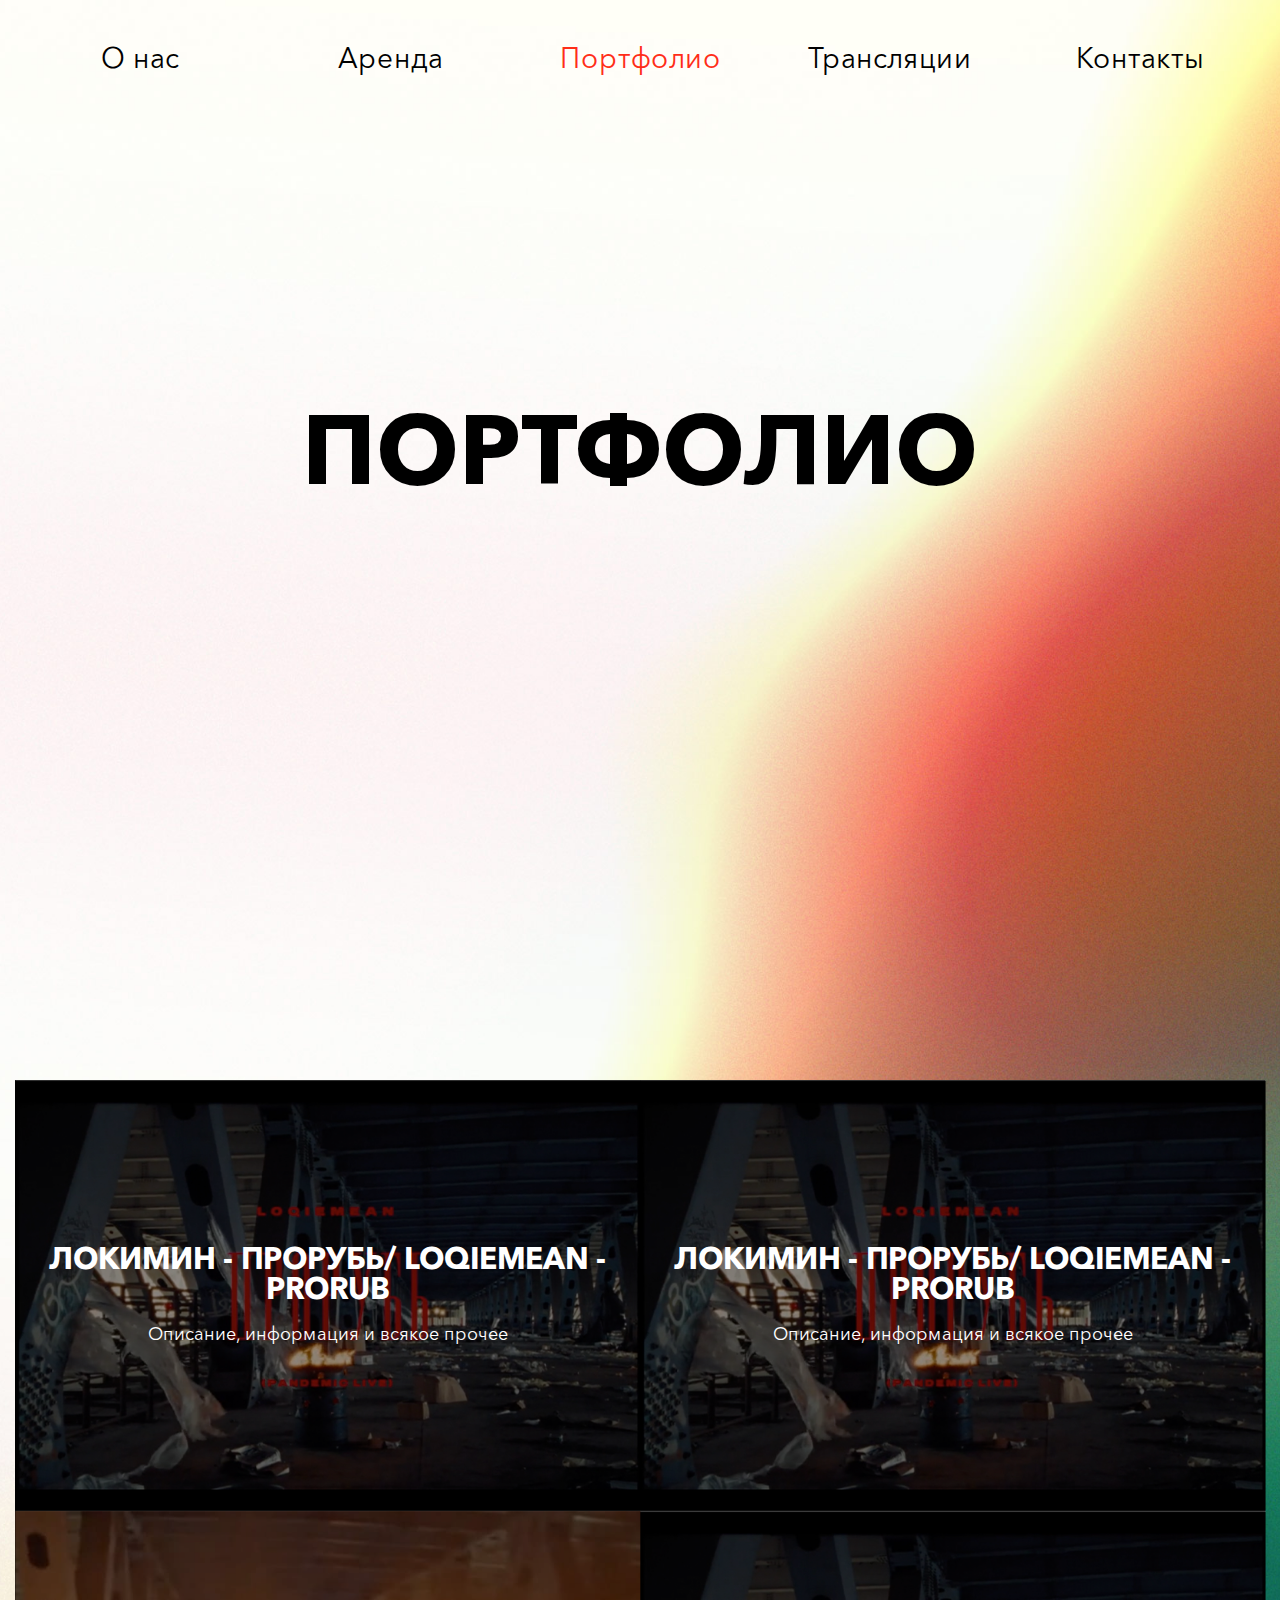
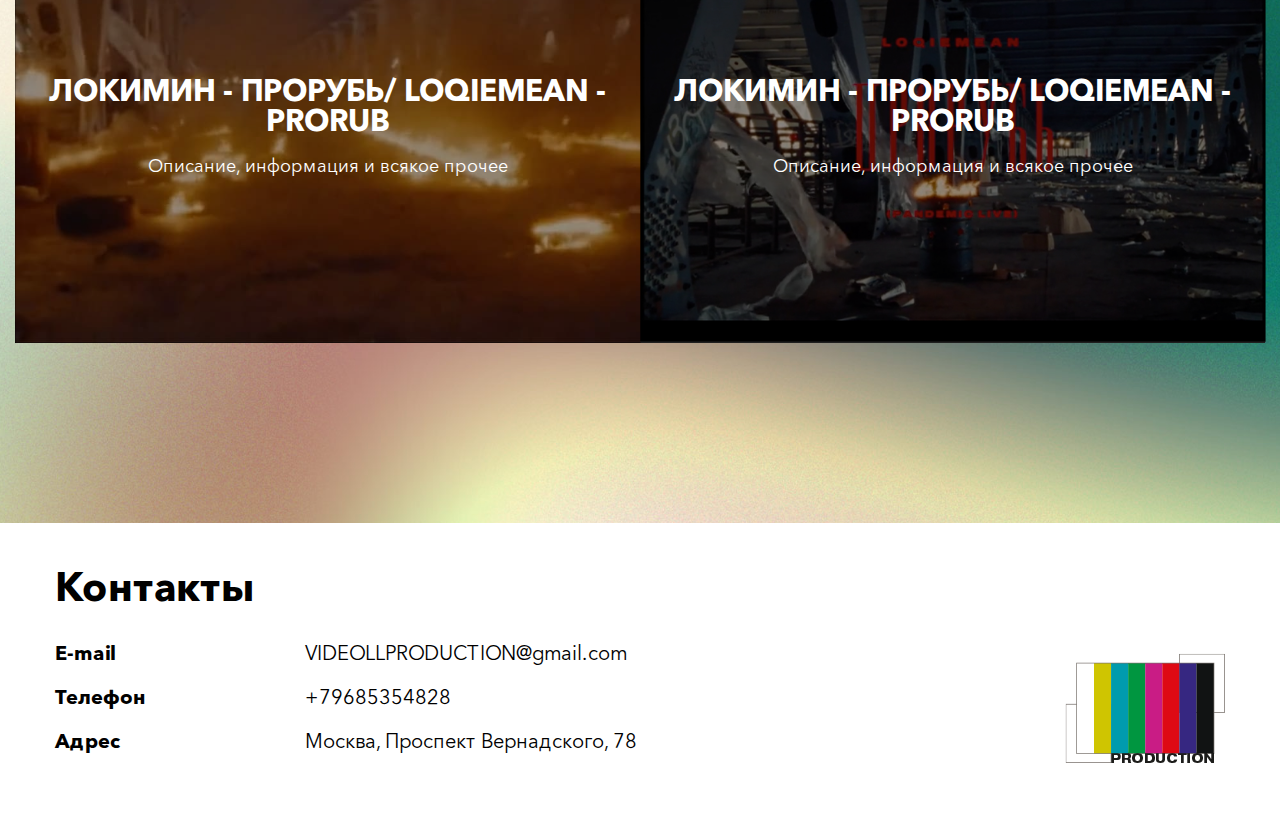
==== commit 7ff4429b: "ы" ====
--- a/portfolio.html
+++ b/portfolio.html
@@ -18,8 +18,8 @@
                         <li class="navbar__item"><a href="index.html" class="navbar__link">О нас</a></li>
                         <li class="navbar__item"><a href="#" class="navbar__link">Аренда</a></li>
                         <li class="navbar__item"><a href="portfolio.html" class="navbar__link active">Портфолио</a></li>
-                        <li class="navbar__item"><a href="#" class="navbar__link">Трансляции</a></li>
-                        <li class="navbar__item"><a href="#" class="navbar__link">Контакты</a></li>
+                        <li class="navbar__item"><a href="translations.html" class="navbar__link">Трансляции</a></li>
+                        <li class="navbar__item"><a data-scroll href="#contacts" class="navbar__link">Контакты</a></li>
                     </ul>
                 </nav>
                 <button class="btn btn--burger">
@@ -29,7 +29,7 @@
         </header>
         <section class="portfolio portfolio--page">
             <div class="container container--fluid">
-                <div class="portfolio__head">
+                <div class="portfolio__intro">
                     <h1 class="title">
                         Портфолио
                     </h1>
@@ -106,10 +106,10 @@
                     </div>
                 </div>
             </div>
-            <div class="portfolio__bg portfolio__bg--page">
+            <div class="gradient-bg gradient-bg--page">
             </div>
         </section>
-        <footer class="footer">
+        <footer class="footer" id="contacts">
             <div class="container">
                 <div class="footer__contacts">
                     <div class="contacts">
@@ -141,7 +141,7 @@
     </div>
     <script src="js/smooth-scroll.min.js"></script>
     <script src="js/vimeo.js"></script>
-    <script src="js/main.min.js"></script>
+    <script src="js/main.js"></script>
 </body>
 
 </html>--- a/css/style.min.css
+++ b/css/style.min.css
@@ -1 +1,2 @@
-*,:after,:before{-webkit-box-sizing:border-box;box-sizing:border-box}html{line-height:1.2;-webkit-text-size-adjust:100%;-ms-text-size-adjust:100%;text-rendering:optimizeLegibility;scroll-behavior:smooth}body{margin:0;font-family:AvenirNextCyr,sans-serif,-apple-system,BlinkMacSystemFont,"Segoe UI";font-weight:400;font-size:23px;color:#fff;-webkit-backface-visibility:hidden;backface-visibility:hidden;-webkit-tap-highlight-color:transparent;-webkit-touch-callout:none;-webkit-font-smoothing:antialiased;-moz-osx-font-smoothing:grayscale}ul{margin:0;padding:0;list-style:none}img,svg{vertical-align:middle}img{border:none}svg:not(:root){overflow:hidden}button,input,optgroup,select,textarea{font-family:inherit;font-size:100%;line-height:1.2;margin:0}a{text-decoration:none}button,input{overflow:visible}input:-webkit-autofill,input:-webkit-autofill:active,input:-webkit-autofill:focus,input:-webkit-autofill:hover{font-size:inherit;-webkit-box-shadow:0 0 0 40px #fff inset;box-shadow:0 0 0 40px #fff inset}button,select{text-transform:none}[type=button],[type=reset],[type=submit],button{-webkit-appearance:button}p{margin:0}.page{width:100%;max-width:100%;overflow:hidden;position:relative}.container{width:100%;max-width:1200px;padding:0 15px;margin:0 auto}.container--fluid{max-width:1630px}.title{font-size:97px;font-weight:700;text-transform:uppercase;text-align:center;margin:0;color:#000}.btn{display:inline-block;text-align:center;text-decoration:none;font-size:22px;padding:0;cursor:pointer;color:#fff;background-color:transparent;border:none;line-height:1;position:relative;overflow:hidden;outline:0;-webkit-transition:all .2s ease-in;-o-transition:all .2s ease-in;transition:all .2s ease-in}.btn:active,.btn:focus,.btn:hover{outline:0}.btn--burger{display:none;border-radius:50%;background-color:#ff2d18;width:50px;height:50px;-webkit-transition:background-color .15s ease-out;-o-transition:background-color .15s ease-out;transition:background-color .15s ease-out}.btn--burger span{width:30px;height:2px;background-color:#fff;position:absolute;left:calc(50% - 15px)}.btn--burger span:nth-child(1){top:15px;-webkit-transition:-webkit-transform .25s ease;transition:-webkit-transform .25s ease;-o-transition:transform .25s ease;transition:transform .25s ease;transition:transform .25s ease,-webkit-transform .25s ease}.btn--burger span:nth-child(2){top:24px;-webkit-transition:opacity .15s ease-out;-o-transition:opacity .15s ease-out;transition:opacity .15s ease-out}.btn--burger span:nth-child(3){top:33px;-webkit-transition:-webkit-transform .25s ease;transition:-webkit-transform .25s ease;-o-transition:transform .25s ease;transition:transform .25s ease;transition:transform .25s ease,-webkit-transform .25s ease}.btn--burger.active{background-color:transparent}.btn--burger.active span:nth-child(1){top:12px;-webkit-transform:rotate(45deg);-ms-transform:rotate(45deg);transform:rotate(45deg);-webkit-transform-origin:top left;-ms-transform-origin:top left;transform-origin:top left;left:calc(50% - 10px)}.btn--burger.active span:nth-child(2){opacity:0}.btn--burger.active span:nth-child(3){-webkit-transform:rotate(-45deg);-ms-transform:rotate(-45deg);transform:rotate(-45deg);-webkit-transform-origin:bottom left;-ms-transform-origin:bottom left;transform-origin:bottom left;left:calc(50% - 10px)}.btn--more{background-color:#000;padding:14px 20px;border-radius:30px;letter-spacing:.03em}.btn--more:hover{-webkit-box-shadow:inset 0 0 6px 0 #fff;box-shadow:inset 0 0 6px 0 #fff;color:#fcfcfc}.stop-scroll{overflow:hidden}.triangle-btn{position:absolute;width:100%;z-index:3;min-height:27px;margin-bottom:50px;bottom:0;left:0;color:#fff}.triangle-btn:after{content:"";width:0;height:0;position:absolute;border-top:35px solid #ff2d18;border-left:35px solid transparent;border-right:35px solid transparent;bottom:calc(-100% - 10px);right:50%;-webkit-transform:translateX(50%);-ms-transform:translateX(50%);transform:translateX(50%)}.triangle-btn--mob{display:none}.header{position:absolute;width:100%;z-index:19;padding-top:42px}.header.active{background-color:#006278}.header--dark.active{background-color:#38adc7}.header--dark .navbar__link{color:#000}.navbar__list{display:-webkit-box;display:-webkit-flex;display:-ms-flexbox;display:flex;-webkit-box-pack:justify;-webkit-justify-content:space-between;-ms-flex-pack:justify;justify-content:space-between;-webkit-box-align:center;-webkit-align-items:center;-ms-flex-align:center;align-items:center}.navbar__item{-webkit-box-flex:0;-webkit-flex:0 0 20%;-ms-flex:0 0 20%;flex:0 0 20%;max-width:20%;text-align:center}.navbar__link{margin:0 4px;font-size:28px;color:#fff;-webkit-transition:color .2s linear;-o-transition:color .2s linear;transition:color .2s linear;position:relative}.navbar__link::after{content:"";position:absolute;bottom:-3px;left:50%;-webkit-transform:translateX(-50%);-ms-transform:translateX(-50%);transform:translateX(-50%);width:0;height:1px;background-color:#006278}.navbar__link:hover{color:#ff2d18}.navbar__link.active::after{width:80%}.intro{height:100vh;height:calc(var(--vh,1vh) * 100);min-height:500px}.intro__btn,.intro__title{position:absolute;text-transform:uppercase;text-align:center;font-weight:700;width:100%}.intro__title{padding:0 15px;font-size:107px;top:50%;left:0;-webkit-transform:translateY(-50%);-ms-transform:translateY(-50%);transform:translateY(-50%);z-index:2;margin:40px 0 0;pointer-events:none}.intro__title span{color:#ff2d18}.intro__slider{height:100%}.intro__inner{position:relative;width:100%;height:100%}.intro__video{position:absolute;top:0;left:0;-webkit-backface-visibility:hidden;backface-visibility:hidden;overflow:hidden;min-width:100%;min-height:100%}.intro__video video{position:absolute;top:0;left:0;width:100%;height:auto;min-width:100%;min-height:100%;-o-object-fit:cover;object-fit:cover;-webkit-transform:none;-ms-transform:none;transform:none}.about{color:#000;padding:100px 0;display:-webkit-box;display:-webkit-flex;display:-ms-flexbox;display:flex;-webkit-box-align:center;-webkit-align-items:center;-ms-flex-align:center;align-items:center;min-height:calc(var(--vh,1vh) * 100)}.about__sub-title{font-size:27px;text-align:center;margin:10px auto 70px;max-width:900px;font-weight:700}.about__text{font-size:22px;margin-bottom:5px}.about__title{font-size:107px}.portfolio{position:relative}.portfolio--section .portfolio__title{margin-bottom:60px}.portfolio--section .container--fluid{padding-top:40px;padding-bottom:40px}.portfolio--page .portfolio__items{padding-top:20vh;padding-bottom:20vh}.portfolio__bg{background-image:url(../img/gradient.jpg);background-position:center;background-size:cover;background-repeat:no-repeat;position:absolute;top:-50%;right:0;width:100%;height:150%;overflow:hidden;z-index:-1}.portfolio__bg--page{background-image:url(../img/portfolio-page-bg.jpg);width:105%;top:0;background-position:center top}.portfolio__items{display:-webkit-box;display:-webkit-flex;display:-ms-flexbox;display:flex;-webkit-box-align:center;-webkit-align-items:center;-ms-flex-align:center;align-items:center;-webkit-flex-wrap:wrap;-ms-flex-wrap:wrap;flex-wrap:wrap}.portfolio__item{position:relative;-webkit-box-flex:0;-webkit-flex:0 0 50%;-ms-flex:0 0 50%;flex:0 0 50%}.portfolio__item:hover .portfolio__descr{color:#c5c5c5}.portfolio__item:hover .portfolio__info::after{opacity:0}.portfolio__item.active .portfolio__info,.portfolio__item.active .portfolio__play{display:none}.portfolio__play{position:absolute;top:0;left:0;width:100%;height:100%;z-index:6;cursor:pointer}.portfolio__info{width:100%;height:100%;position:absolute;top:50%;left:50%;-webkit-transform:translate(-50%,-50%);-ms-transform:translate(-50%,-50%);transform:translate(-50%,-50%);overflow:auto;display:-webkit-box;display:-webkit-flex;display:-ms-flexbox;display:flex;-webkit-box-align:center;-webkit-align-items:center;-ms-flex-align:center;align-items:center;-webkit-box-pack:center;-webkit-justify-content:center;-ms-flex-pack:center;justify-content:center;-webkit-box-orient:vertical;-webkit-box-direction:normal;-webkit-flex-direction:column;-ms-flex-direction:column;flex-direction:column;text-align:center;z-index:4;color:#fff;background-position:center;background-size:cover;background-repeat:no-repeat;padding:15px 20px}.portfolio__info::after{content:"";position:absolute;top:0;left:0;width:100%;height:100%;background-color:rgba(0,0,0,.4);z-index:-1;-webkit-transition:opacity .3s linear;-o-transition:opacity .3s linear;transition:opacity .3s linear}.portfolio__name{font-size:30px;font-weight:700;text-transform:uppercase;line-height:1;margin-bottom:20px}.portfolio__descr{font-size:18px;-webkit-transition:color .2s linear;-o-transition:color .2s linear;transition:color .2s linear}.portfolio__iframe{position:relative;width:100%;padding-top:69%;background-color:#000;z-index:2}.video-frame{border:0;width:100%;height:100%;position:absolute;top:0;left:0}.portfolio__more-btn{text-align:center;margin:30px 0 0}.portfolio__head{min-height:500px;height:100vh;height:calc(var(--vh,1vh) * 100);display:-webkit-box;display:-webkit-flex;display:-ms-flexbox;display:flex;-webkit-box-align:center;-webkit-align-items:center;-ms-flex-align:center;align-items:center;-webkit-box-pack:center;-webkit-justify-content:center;-ms-flex-pack:center;justify-content:center;position:relative}.contacts__title{font-size:40px;font-weight:700;color:#000;margin-bottom:30px}.contacts__items{position:relative;padding-right:170px;font-size:20px;color:#000}.contacts__address{margin-bottom:10px;display:-webkit-box;display:-webkit-flex;display:-ms-flexbox;display:flex;-webkit-box-align:start;-webkit-align-items:flex-start;-ms-flex-align:start;align-items:flex-start;-webkit-flex-wrap:wrap;-ms-flex-wrap:wrap;flex-wrap:wrap}.contacts__address-action{color:#000;padding-bottom:10px}.contacts__address-name{font-weight:700;-webkit-box-flex:0;-webkit-flex:0 0 25%;-ms-flex:0 0 25%;flex:0 0 25%;padding:0 5px 10px 0}a.contacts__address-action{-webkit-transition:color .2s linear;-o-transition:color .2s linear;transition:color .2s linear}a.contacts__address-action:hover{color:#454545}.contacts__logo{position:absolute;bottom:0;right:0;max-width:160px;width:100%;height:auto}.contacts__logo img{max-width:100%;width:100%;height:auto}.footer{padding:40px 0;background-color:#fff}@media screen and (max-width:1024px){.title{font-size:77px}.navbar__link{font-size:24px}.about__title,.intro__title{font-size:87px}.about__sub-title{font-size:22px;margin-bottom:50px}.about__text{font-size:20px}}@media screen and (max-width:768px){.triangle-btn{margin-bottom:40px;min-height:24px}.triangle-btn::after{border-top-width:25px;border-left-width:25px;border-right-width:25px;bottom:calc(-100% - 5px)}.triangle-btn--mob{display:block}.btn--more{font-size:18px}.title{font-size:37px}.btn--burger{display:inline-block}.navbar{display:none}.header{position:fixed;text-align:right;padding-top:20px;overflow:auto}.header.active{height:100vh;height:calc(var(--vh,1vh) * 100)}.header.active .navbar{margin:50px -15px 0;width:100%;height:calc(100% - 70px);display:block;position:absolute}.navbar__list{display:-webkit-box;display:-webkit-flex;display:-ms-flexbox;display:flex;-webkit-box-orient:vertical;-webkit-box-direction:normal;-webkit-flex-direction:column;-ms-flex-direction:column;flex-direction:column;height:100%;-webkit-box-pack:center;-webkit-justify-content:center;-ms-flex-pack:center;justify-content:center}.navbar__item{max-width:initial;-webkit-box-flex:initial;-webkit-flex:initial;-ms-flex:initial;flex:initial}.navbar__item,.navbar__item+.navbar__item{margin:0 0 20px}.intro__btn,.navbar__link{font-size:20px}.about__title,.intro__title{font-size:47px}.about{padding:50px 0}.about__sub-title{font-size:18px;margin-bottom:30px}.about__text{font-size:16px}.portfolio--section .portfolio__title{margin-bottom:30px}.portfolio__items{margin:0 -15px}.portfolio__bg{background-image:url(../img/gradient-mob.jpg);background-size:100% 100%}.portfolio__bg--page{background-image:url(../img/portfolio-page-bg-mobile.jpg)}.portfolio__item{-webkit-box-flex:0;-webkit-flex:0 0 100%;-ms-flex:0 0 100%;flex:0 0 100%}.portfolio__name{font-size:20px;margin-bottom:10px}.portfolio__descr{font-size:14px}.contacts__title{font-size:25px}.contacts__logo{max-width:100px}.contacts__items{padding-right:105px;font-size:18px}.contacts__address{-webkit-box-orient:vertical;-webkit-box-direction:normal;-webkit-flex-direction:column;-ms-flex-direction:column;flex-direction:column}.footer{padding:20px 0}}@media screen and (max-width:380px){.container{padding:0 10px}.title{font-size:27px}.about__title,.intro__title{font-size:34px}.portfolio__name{font-size:18px;margin-bottom:8px}.portfolio__descr{font-size:12px}.contacts__title{font-size:23px}.contacts__items{font-size:15px}}+*,:after,:before{-webkit-box-sizing:border-box;box-sizing:border-box}html{line-height:1.2;-webkit-text-size-adjust:100%;-ms-text-size-adjust:100%;text-rendering:optimizeLegibility;scroll-behavior:smooth}body{margin:0;font-family:AvenirNextCyr,sans-serif,-apple-system,BlinkMacSystemFont,"Segoe UI";font-weight:400;font-size:23px;color:#fff;-webkit-backface-visibility:hidden;backface-visibility:hidden;-webkit-tap-highlight-color:transparent;-webkit-touch-callout:none;-webkit-font-smoothing:antialiased;-moz-osx-font-smoothing:grayscale}ul{margin:0;padding:0;list-style:none}img,svg{vertical-align:middle}img{border:none}svg:not(:root){overflow:hidden}button,input,optgroup,select,textarea{font-family:inherit;font-size:100%;line-height:1.2;margin:0}a{text-decoration:none}button,input{overflow:visible}input:-webkit-autofill,input:-webkit-autofill:active,input:-webkit-autofill:focus,input:-webkit-autofill:hover{font-size:inherit;-webkit-box-shadow:0 0 0 40px #fff inset;box-shadow:0 0 0 40px #fff inset}button,select{text-transform:none}[type=button],[type=reset],[type=submit],button{-webkit-appearance:button}p{margin:0}.page{width:100%;max-width:100%;overflow:hidden;position:relative}.container{width:100%;max-width:1200px;padding:0 15px;margin:0 auto}.container--fluid{max-width:1630px}.title{font-size:97px;font-weight:700;text-transform:uppercase;text-align:center;margin:0;color:#000}.btn{display:inline-block;text-align:center;text-decoration:none;font-size:22px;padding:0;cursor:pointer;color:#fff;background-color:transparent;border:none;line-height:1;position:relative;overflow:hidden;outline:0;-webkit-transition:all .2s ease-in;-o-transition:all .2s ease-in;transition:all .2s ease-in}.btn:active,.btn:focus,.btn:hover{outline:0}.btn--burger{display:none;border-radius:50%;background-color:#ff2d18;width:50px;height:50px;-webkit-transition:background-color .15s ease-out;-o-transition:background-color .15s ease-out;transition:background-color .15s ease-out}.btn--burger span{width:30px;height:2px;background-color:#fff;position:absolute;left:calc(50% - 15px)}.btn--burger span:nth-child(1){top:15px;-webkit-transition:-webkit-transform .25s ease;transition:-webkit-transform .25s ease;-o-transition:transform .25s ease;transition:transform .25s ease;transition:transform .25s ease,-webkit-transform .25s ease}.btn--burger span:nth-child(2){top:24px;-webkit-transition:opacity .15s ease-out;-o-transition:opacity .15s ease-out;transition:opacity .15s ease-out}.btn--burger span:nth-child(3){top:33px;-webkit-transition:-webkit-transform .25s ease;transition:-webkit-transform .25s ease;-o-transition:transform .25s ease;transition:transform .25s ease;transition:transform .25s ease,-webkit-transform .25s ease}.btn--burger.active{background-color:transparent}.btn--burger.active span:nth-child(1){top:12px;-webkit-transform:rotate(45deg);-ms-transform:rotate(45deg);transform:rotate(45deg);-webkit-transform-origin:top left;-ms-transform-origin:top left;transform-origin:top left;left:calc(50% - 10px)}.btn--burger.active span:nth-child(2){opacity:0}.btn--burger.active span:nth-child(3){-webkit-transform:rotate(-45deg);-ms-transform:rotate(-45deg);transform:rotate(-45deg);-webkit-transform-origin:bottom left;-ms-transform-origin:bottom left;transform-origin:bottom left;left:calc(50% - 10px)}.btn--more{background-color:#000;padding:14px 20px;border-radius:30px;letter-spacing:.03em}.btn--more:hover{-webkit-box-shadow:inset 0 0 6px 0 #fff;box-shadow:inset 0 0 6px 0 #fff;color:#fcfcfc}.stop-scroll{overflow:hidden}.triangle-btn{position:absolute;width:100%;z-index:3;min-height:27px;margin-bottom:50px;bottom:0;left:0;color:#fff}.triangle-btn:after{content:"";width:0;height:0;position:absolute;border-top:35px solid #ff2d18;border-left:35px solid transparent;border-right:35px solid transparent;bottom:calc(-100% - 10px);right:50%;-webkit-transform:translateX(50%);-ms-transform:translateX(50%);transform:translateX(50%)}.triangle-btn--mob{display:none}.header{position:absolute;width:100%;z-index:19;padding-top:42px}.header.active{background-color:#006278}.header--dark.active{background-color:#38adc7}.header--dark .navbar__link{color:#000}.navbar__list{display:-webkit-box;display:-webkit-flex;display:-ms-flexbox;display:flex;-webkit-box-pack:justify;-webkit-justify-content:space-between;-ms-flex-pack:justify;justify-content:space-between;-webkit-box-align:center;-webkit-align-items:center;-ms-flex-align:center;align-items:center}.navbar__item{-webkit-box-flex:0;-webkit-flex:0 0 20%;-ms-flex:0 0 20%;flex:0 0 20%;max-width:20%;text-align:center}.navbar__link{margin:0 4px;font-size:28px;color:#fff;-webkit-transition:color .2s linear;-o-transition:color .2s linear;transition:color .2s linear}.navbar__link:hover{color:#ff2d18}.navbar__link.active{color:#ff2d18}.intro{height:100vh;height:calc(var(--vh,1vh) * 100);min-height:500px}.intro__btn,.intro__title{position:absolute;text-transform:uppercase;text-align:center;font-weight:700;width:100%}.intro__title{padding:0 15px;font-size:107px;top:50%;left:0;-webkit-transform:translateY(-50%);-ms-transform:translateY(-50%);transform:translateY(-50%);z-index:2;margin:40px 0 0;pointer-events:none}.intro__title span{color:#ff2d18}.intro__slider{height:100%}.intro__inner{position:relative;width:100%;height:100%}.intro__video{position:absolute;top:0;left:0;-webkit-backface-visibility:hidden;backface-visibility:hidden;overflow:hidden;min-width:100%;min-height:100%}.intro__video video{position:absolute;top:0;left:0;width:100%;height:auto;min-width:100%;min-height:100%;-o-object-fit:cover;object-fit:cover;-webkit-transform:none;-ms-transform:none;transform:none}.about{color:#000;padding:100px 0;display:-webkit-box;display:-webkit-flex;display:-ms-flexbox;display:flex;-webkit-box-align:center;-webkit-align-items:center;-ms-flex-align:center;align-items:center;min-height:calc(var(--vh,1vh) * 100)}.about__sub-title{font-size:27px;text-align:center;margin:10px auto 70px;max-width:900px;font-weight:700}.about__text{font-size:22px;margin-bottom:5px}.about__title{font-size:107px}.portfolio{position:relative}.portfolio--section .portfolio__title{margin-bottom:60px}.portfolio--section .container--fluid{padding-top:40px;padding-bottom:40px}.portfolio--page .portfolio__items{padding-top:20vh;padding-bottom:20vh}.gradient-bg{background-image:url(../img/gradient.jpg);background-position:center;background-size:cover;background-repeat:no-repeat;position:absolute;top:-50%;right:0;width:100%;height:150%;overflow:hidden;z-index:-1}.gradient-bg--page{background-image:url(../img/portfolio-page-bg.jpg);width:105%;top:0;background-position:center top}.portfolio__items{display:-webkit-box;display:-webkit-flex;display:-ms-flexbox;display:flex;-webkit-box-align:center;-webkit-align-items:center;-ms-flex-align:center;align-items:center;-webkit-flex-wrap:wrap;-ms-flex-wrap:wrap;flex-wrap:wrap}.portfolio__item{position:relative;-webkit-box-flex:0;-webkit-flex:0 0 50%;-ms-flex:0 0 50%;flex:0 0 50%}.portfolio__item:hover .portfolio__descr{color:#c5c5c5}.portfolio__item:hover .portfolio__info::after{opacity:.2}.portfolio__item.active .portfolio__info,.portfolio__item.active .portfolio__play{display:none}.portfolio__play{position:absolute;top:0;left:0;width:100%;height:100%;z-index:6;cursor:pointer}.portfolio__play::after{content:"";position:absolute;top:0;left:0;width:100%;height:100%;background-image:url(../img/play.png);background-position:center;background-repeat:no-repeat;background-size:40px auto;opacity:0;-webkit-transition:opacity .33s linear;-o-transition:opacity .33s linear;transition:opacity .33s linear}.portfolio__play:hover::after{opacity:.88}.portfolio__info{width:100%;height:100%;position:absolute;top:50%;left:50%;-webkit-transform:translate(-50%,-50%);-ms-transform:translate(-50%,-50%);transform:translate(-50%,-50%);overflow:auto;display:-webkit-box;display:-webkit-flex;display:-ms-flexbox;display:flex;-webkit-box-align:center;-webkit-align-items:center;-ms-flex-align:center;align-items:center;-webkit-box-pack:center;-webkit-justify-content:center;-ms-flex-pack:center;justify-content:center;-webkit-box-orient:vertical;-webkit-box-direction:normal;-webkit-flex-direction:column;-ms-flex-direction:column;flex-direction:column;text-align:center;z-index:4;color:#fff;background-position:center;background-size:cover;background-repeat:no-repeat;padding:15px 20px}.portfolio__info::after{content:"";position:absolute;top:0;left:0;width:100%;height:100%;background-color:rgba(0,0,0,.4);z-index:-1;-webkit-transition:opacity .3s linear;-o-transition:opacity .3s linear;transition:opacity .3s linear}.portfolio__name{font-size:30px;font-weight:700;text-transform:uppercase;line-height:1;margin-bottom:20px}.portfolio__descr{font-size:18px;-webkit-transition:color .2s linear;-o-transition:color .2s linear;transition:color .2s linear}.portfolio__iframe{position:relative;width:100%;padding-top:69%;background-color:#000;z-index:2}.video-frame{border:0;width:100%;height:100%;position:absolute;top:0;left:0}.portfolio__more-btn{text-align:center;margin:30px 0 0}.portfolio__intro{min-height:500px;height:100vh;height:calc(var(--vh,1vh) * 100);display:-webkit-box;display:-webkit-flex;display:-ms-flexbox;display:flex;-webkit-box-align:center;-webkit-align-items:center;-ms-flex-align:center;align-items:center;-webkit-box-pack:center;-webkit-justify-content:center;-ms-flex-pack:center;justify-content:center;position:relative;padding:20px 0}.contacts__title{font-size:40px;font-weight:700;color:#000;margin-bottom:30px}.contacts__items{position:relative;padding-right:170px;font-size:20px;color:#000}.contacts__address{margin-bottom:10px;display:-webkit-box;display:-webkit-flex;display:-ms-flexbox;display:flex;-webkit-box-align:start;-webkit-align-items:flex-start;-ms-flex-align:start;align-items:flex-start;-webkit-flex-wrap:wrap;-ms-flex-wrap:wrap;flex-wrap:wrap}.contacts__address-action{color:#000;padding-bottom:10px}.contacts__address-name{font-weight:700;-webkit-box-flex:0;-webkit-flex:0 0 25%;-ms-flex:0 0 25%;flex:0 0 25%;padding:0 5px 10px 0}a.contacts__address-action{-webkit-transition:color .2s linear;-o-transition:color .2s linear;transition:color .2s linear}a.contacts__address-action:hover{color:#454545}.contacts__logo{position:absolute;bottom:0;right:0;max-width:160px;width:100%;height:auto}.contacts__logo img{max-width:100%;width:100%;height:auto}.translation__intro{position:relative;height:100vh;height:calc(var(--vh,1vh) * 100);min-height:500px;display:-webkit-box;display:-webkit-flex;display:-ms-flexbox;display:flex;-webkit-box-align:center;-webkit-align-items:center;-ms-flex-align:center;align-items:center;-webkit-box-pack:center;-webkit-justify-content:center;-ms-flex-pack:center;justify-content:center;background-position:center;background-repeat:no-repeat;background-size:cover}.translation__intro .title{color:#fff;padding:0 15px;z-index:2}.translation__intro::before{content:"";position:absolute;top:0;left:0;z-index:1;width:100%;height:100%;background-color:rgba(0,0,0,.25)}.translation__about{padding:20px 60px;margin:0 auto;min-height:100vh;min-height:calc(var(--vh,1vh) * 100);display:-webkit-box;display:-webkit-flex;display:-ms-flexbox;display:flex;-webkit-box-orient:vertical;-webkit-box-direction:normal;-webkit-flex-direction:column;-ms-flex-direction:column;flex-direction:column;-webkit-box-align:center;-webkit-align-items:center;-ms-flex-align:center;align-items:center;-webkit-box-pack:center;-webkit-justify-content:center;-ms-flex-pack:center;justify-content:center}.translation__about .title{margin-bottom:40px}.translation__about p{font-size:20px;color:#000;text-align:center}.translation__about p+p{margin-top:20px}.translation__items{display:-webkit-box;display:-webkit-flex;display:-ms-flexbox;display:flex;-webkit-flex-wrap:wrap;-ms-flex-wrap:wrap;flex-wrap:wrap;-webkit-box-align:start;-webkit-align-items:flex-start;-ms-flex-align:start;align-items:flex-start;-webkit-box-pack:center;-webkit-justify-content:center;-ms-flex-pack:center;justify-content:center;margin:0 -5px;padding:20vh 0}.translation__item{-webkit-box-flex:0;-webkit-flex:0 0 50%;-ms-flex:0 0 50%;flex:0 0 50%;max-width:50%;padding:5px}.translation__item img{width:100%;height:auto;max-width:100%}.footer{padding:40px 0;background-color:#fff}@media screen and (max-width:1024px){.title{font-size:77px}.navbar__link{font-size:24px}.about__title,.intro__title{font-size:87px}.about__sub-title{font-size:22px;margin-bottom:50px}.about__text{font-size:20px}}@media screen and (max-width:768px){.triangle-btn{margin-bottom:40px;min-height:24px}.triangle-btn::after{border-top-width:25px;border-left-width:25px;border-right-width:25px;bottom:calc(-100% - 5px)}.triangle-btn--mob{display:block}.btn--more{font-size:18px}.title{font-size:37px}.btn--burger{display:inline-block}.navbar{display:none}.header{position:fixed;text-align:right;padding-top:20px;overflow:auto}.header.active{height:100vh;height:calc(var(--vh,1vh) * 100)}.header.active .navbar{margin:50px -15px 0;width:100%;height:calc(100% - 70px);display:block;position:absolute}.navbar__list{display:-webkit-box;display:-webkit-flex;display:-ms-flexbox;display:flex;-webkit-box-orient:vertical;-webkit-box-direction:normal;-webkit-flex-direction:column;-ms-flex-direction:column;flex-direction:column;height:100%;-webkit-box-pack:center;-webkit-justify-content:center;-ms-flex-pack:center;justify-content:center}.navbar__item{max-width:initial;-webkit-box-flex:initial;-webkit-flex:initial;-ms-flex:initial;flex:initial}.navbar__item,.navbar__item+.navbar__item{margin:0 0 20px}.intro__btn,.navbar__link{font-size:20px}.about__title,.intro__title{font-size:47px}.about{padding:50px 0}.about__sub-title{font-size:18px;margin-bottom:30px}.about__text{font-size:16px}.portfolio--section .portfolio__title{margin-bottom:30px}.portfolio--page .portfolio__items{padding-bottom:0;padding-top:10vh}.portfolio__items{margin:0 -15px}.gradient-bg{background-image:url(../img/gradient-mob.jpg);background-size:100% 100%}.gradient-bg--page{background-image:url(../img/portfolio-page-bg-mobile.jpg)}.portfolio__intro{padding:10px 0}.portfolio__item{-webkit-box-flex:0;-webkit-flex:0 0 100%;-ms-flex:0 0 100%;flex:0 0 100%}.portfolio__name{font-size:20px;margin-bottom:10px}.portfolio__descr{font-size:14px}.contacts__title{font-size:25px}.contacts__logo{max-width:100px}.contacts__items{padding-right:105px;font-size:18px}.contacts__address{-webkit-box-orient:vertical;-webkit-box-direction:normal;-webkit-flex-direction:column;-ms-flex-direction:column;flex-direction:column}.footer{padding:20px 0}.translation__about{padding:10px 40px}.translation__about .title{margin-bottom:20px}.translation__about p{font-size:16px}.translation__about p+p{margin-top:10px}.translation__items{margin:0;padding:10vh 30px}.translation__item{max-width:100%;-webkit-box-flex:0;-webkit-flex:0 0 100%;-ms-flex:0 0 100%;flex:0 0 100%;padding:5px 0}}@media screen and (max-width:380px){.container{padding:0 10px}.title{font-size:27px}.about__title,.intro__title{font-size:34px}.portfolio__name{font-size:18px;margin-bottom:8px}.portfolio__descr{font-size:12px}.contacts__title{font-size:23px}.contacts__items{font-size:15px}}
+/*# sourceMappingURL=[data-uri] */
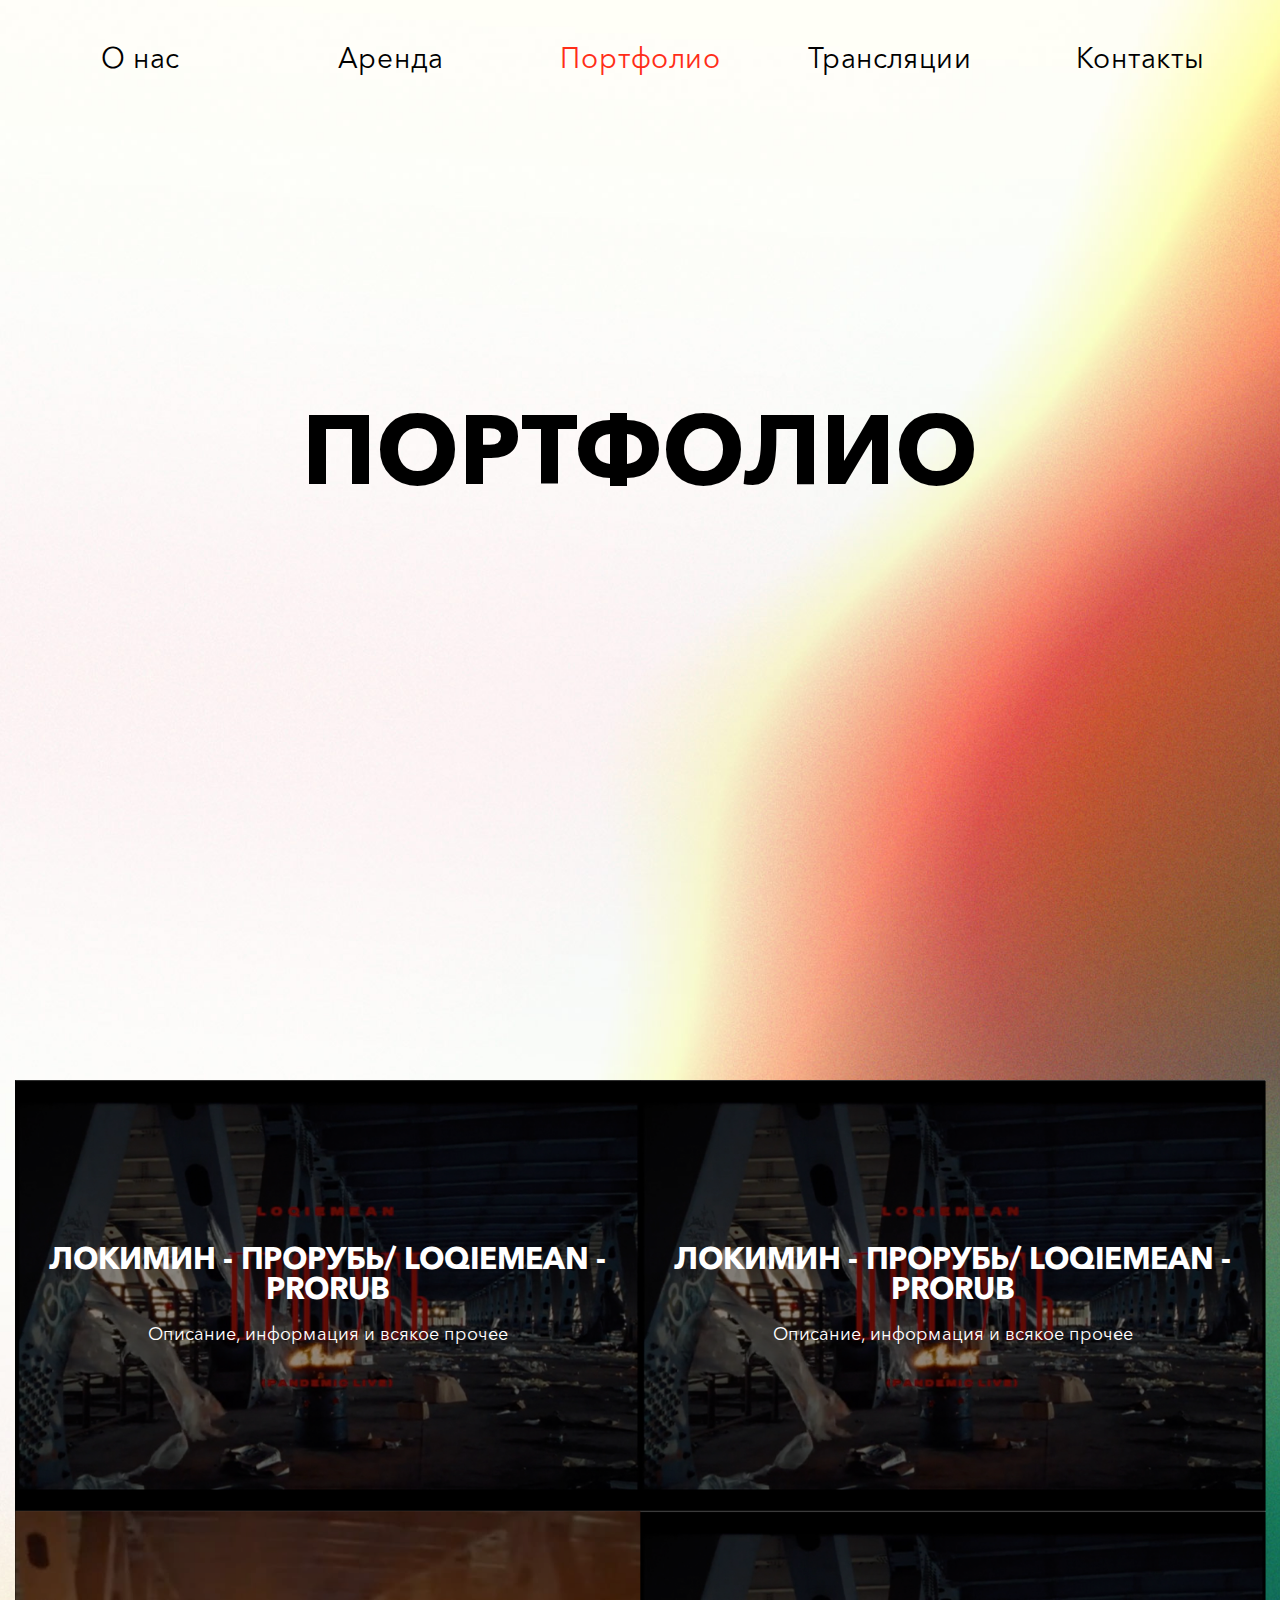
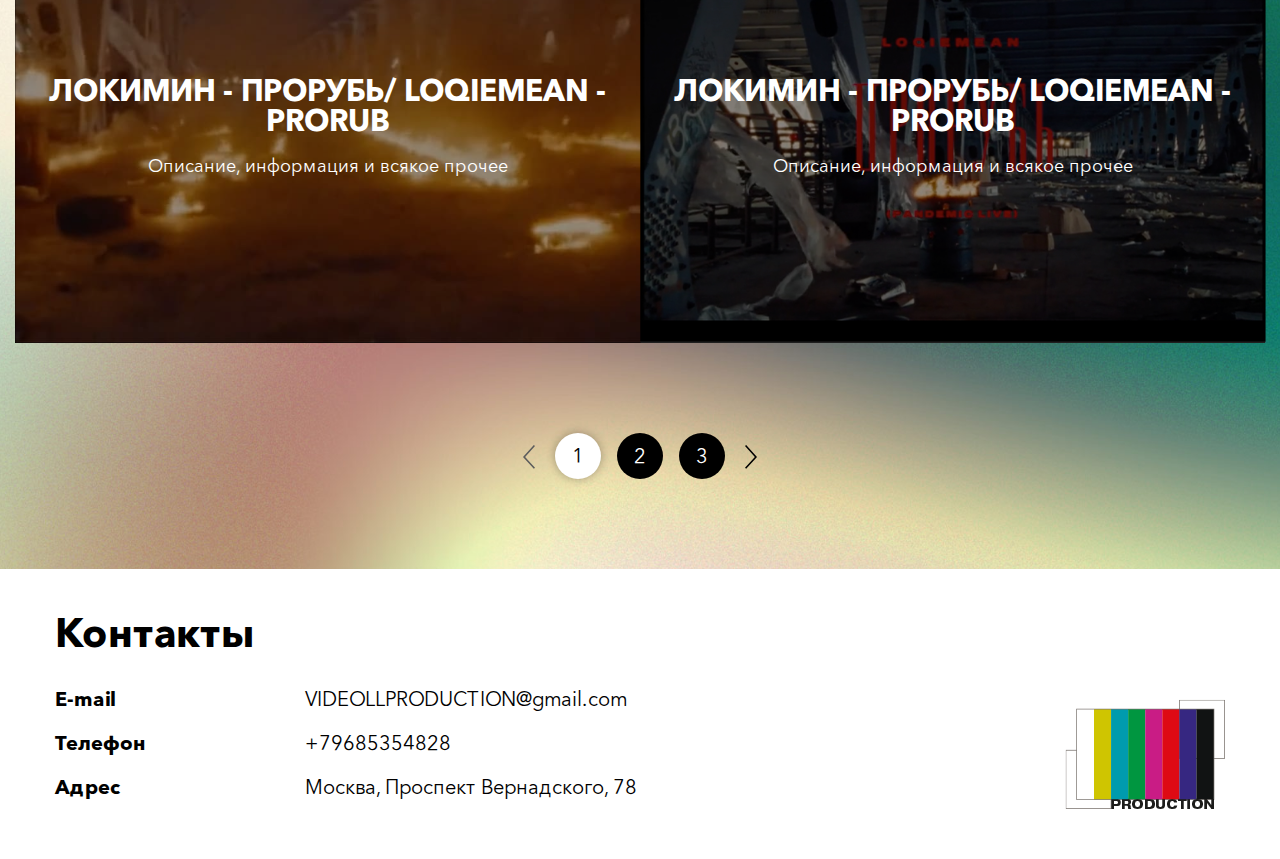
==== commit b823fa39: "g" ====
--- a/portfolio.html
+++ b/portfolio.html
@@ -105,6 +105,27 @@
                         </div>
                     </div>
                 </div>
+                <div class="portfoli__paginator paginator">
+                    <div class="paginator__prev disable">
+                        <svg xmlns="http://www.w3.org/2000/svg" viewBox="0 0 19 37.72468" class="paginator__icon">
+                            <g id="arrow_left" data-name="arrow left">
+                                <polygon points="17.171 37.725 0 18.862 17.171 0 19 1.665 3.346 18.862 19 36.059 17.171 37.725" />
+                            </g>
+                        </svg>
+                    </div>
+                    <div class="pafinator__links">
+                        <a href="#" class="paginator__link active">1</a>
+                        <a href="#" class="paginator__link">2</a>
+                        <a href="#" class="paginator__link">3</a>
+                    </div>
+                    <div class="paginator__next">
+                        <svg xmlns="http://www.w3.org/2000/svg" viewBox="0 0 19 37.72468" class="paginator__icon">
+                            <g id="arrow_left" data-name="arrow left">
+                                <polygon points="1.829 0 19 18.862 1.829 37.725 0 36.059 15.654 18.862 0 1.665 1.829 0" />
+                            </g>
+                        </svg>
+                    </div>
+                </div>
             </div>
             <div class="gradient-bg gradient-bg--page">
             </div>
--- a/css/style.min.css
+++ b/css/style.min.css
@@ -1,2 +1,2 @@
-*,:after,:before{-webkit-box-sizing:border-box;box-sizing:border-box}html{line-height:1.2;-webkit-text-size-adjust:100%;-ms-text-size-adjust:100%;text-rendering:optimizeLegibility;scroll-behavior:smooth}body{margin:0;font-family:AvenirNextCyr,sans-serif,-apple-system,BlinkMacSystemFont,"Segoe UI";font-weight:400;font-size:23px;color:#fff;-webkit-backface-visibility:hidden;backface-visibility:hidden;-webkit-tap-highlight-color:transparent;-webkit-touch-callout:none;-webkit-font-smoothing:antialiased;-moz-osx-font-smoothing:grayscale}ul{margin:0;padding:0;list-style:none}img,svg{vertical-align:middle}img{border:none}svg:not(:root){overflow:hidden}button,input,optgroup,select,textarea{font-family:inherit;font-size:100%;line-height:1.2;margin:0}a{text-decoration:none}button,input{overflow:visible}input:-webkit-autofill,input:-webkit-autofill:active,input:-webkit-autofill:focus,input:-webkit-autofill:hover{font-size:inherit;-webkit-box-shadow:0 0 0 40px #fff inset;box-shadow:0 0 0 40px #fff inset}button,select{text-transform:none}[type=button],[type=reset],[type=submit],button{-webkit-appearance:button}p{margin:0}.page{width:100%;max-width:100%;overflow:hidden;position:relative}.container{width:100%;max-width:1200px;padding:0 15px;margin:0 auto}.container--fluid{max-width:1630px}.title{font-size:97px;font-weight:700;text-transform:uppercase;text-align:center;margin:0;color:#000}.btn{display:inline-block;text-align:center;text-decoration:none;font-size:22px;padding:0;cursor:pointer;color:#fff;background-color:transparent;border:none;line-height:1;position:relative;overflow:hidden;outline:0;-webkit-transition:all .2s ease-in;-o-transition:all .2s ease-in;transition:all .2s ease-in}.btn:active,.btn:focus,.btn:hover{outline:0}.btn--burger{display:none;border-radius:50%;background-color:#ff2d18;width:50px;height:50px;-webkit-transition:background-color .15s ease-out;-o-transition:background-color .15s ease-out;transition:background-color .15s ease-out}.btn--burger span{width:30px;height:2px;background-color:#fff;position:absolute;left:calc(50% - 15px)}.btn--burger span:nth-child(1){top:15px;-webkit-transition:-webkit-transform .25s ease;transition:-webkit-transform .25s ease;-o-transition:transform .25s ease;transition:transform .25s ease;transition:transform .25s ease,-webkit-transform .25s ease}.btn--burger span:nth-child(2){top:24px;-webkit-transition:opacity .15s ease-out;-o-transition:opacity .15s ease-out;transition:opacity .15s ease-out}.btn--burger span:nth-child(3){top:33px;-webkit-transition:-webkit-transform .25s ease;transition:-webkit-transform .25s ease;-o-transition:transform .25s ease;transition:transform .25s ease;transition:transform .25s ease,-webkit-transform .25s ease}.btn--burger.active{background-color:transparent}.btn--burger.active span:nth-child(1){top:12px;-webkit-transform:rotate(45deg);-ms-transform:rotate(45deg);transform:rotate(45deg);-webkit-transform-origin:top left;-ms-transform-origin:top left;transform-origin:top left;left:calc(50% - 10px)}.btn--burger.active span:nth-child(2){opacity:0}.btn--burger.active span:nth-child(3){-webkit-transform:rotate(-45deg);-ms-transform:rotate(-45deg);transform:rotate(-45deg);-webkit-transform-origin:bottom left;-ms-transform-origin:bottom left;transform-origin:bottom left;left:calc(50% - 10px)}.btn--more{background-color:#000;padding:14px 20px;border-radius:30px;letter-spacing:.03em}.btn--more:hover{-webkit-box-shadow:inset 0 0 6px 0 #fff;box-shadow:inset 0 0 6px 0 #fff;color:#fcfcfc}.stop-scroll{overflow:hidden}.triangle-btn{position:absolute;width:100%;z-index:3;min-height:27px;margin-bottom:50px;bottom:0;left:0;color:#fff}.triangle-btn:after{content:"";width:0;height:0;position:absolute;border-top:35px solid #ff2d18;border-left:35px solid transparent;border-right:35px solid transparent;bottom:calc(-100% - 10px);right:50%;-webkit-transform:translateX(50%);-ms-transform:translateX(50%);transform:translateX(50%)}.triangle-btn--mob{display:none}.header{position:absolute;width:100%;z-index:19;padding-top:42px}.header.active{background-color:#006278}.header--dark.active{background-color:#38adc7}.header--dark .navbar__link{color:#000}.navbar__list{display:-webkit-box;display:-webkit-flex;display:-ms-flexbox;display:flex;-webkit-box-pack:justify;-webkit-justify-content:space-between;-ms-flex-pack:justify;justify-content:space-between;-webkit-box-align:center;-webkit-align-items:center;-ms-flex-align:center;align-items:center}.navbar__item{-webkit-box-flex:0;-webkit-flex:0 0 20%;-ms-flex:0 0 20%;flex:0 0 20%;max-width:20%;text-align:center}.navbar__link{margin:0 4px;font-size:28px;color:#fff;-webkit-transition:color .2s linear;-o-transition:color .2s linear;transition:color .2s linear}.navbar__link:hover{color:#ff2d18}.navbar__link.active{color:#ff2d18}.intro{height:100vh;height:calc(var(--vh,1vh) * 100);min-height:500px}.intro__btn,.intro__title{position:absolute;text-transform:uppercase;text-align:center;font-weight:700;width:100%}.intro__title{padding:0 15px;font-size:107px;top:50%;left:0;-webkit-transform:translateY(-50%);-ms-transform:translateY(-50%);transform:translateY(-50%);z-index:2;margin:40px 0 0;pointer-events:none}.intro__title span{color:#ff2d18}.intro__slider{height:100%}.intro__inner{position:relative;width:100%;height:100%}.intro__video{position:absolute;top:0;left:0;-webkit-backface-visibility:hidden;backface-visibility:hidden;overflow:hidden;min-width:100%;min-height:100%}.intro__video video{position:absolute;top:0;left:0;width:100%;height:auto;min-width:100%;min-height:100%;-o-object-fit:cover;object-fit:cover;-webkit-transform:none;-ms-transform:none;transform:none}.about{color:#000;padding:100px 0;display:-webkit-box;display:-webkit-flex;display:-ms-flexbox;display:flex;-webkit-box-align:center;-webkit-align-items:center;-ms-flex-align:center;align-items:center;min-height:calc(var(--vh,1vh) * 100)}.about__sub-title{font-size:27px;text-align:center;margin:10px auto 70px;max-width:900px;font-weight:700}.about__text{font-size:22px;margin-bottom:5px}.about__title{font-size:107px}.portfolio{position:relative}.portfolio--section .portfolio__title{margin-bottom:60px}.portfolio--section .container--fluid{padding-top:40px;padding-bottom:40px}.portfolio--page .portfolio__items{padding-top:20vh;padding-bottom:20vh}.gradient-bg{background-image:url(../img/gradient.jpg);background-position:center;background-size:cover;background-repeat:no-repeat;position:absolute;top:-50%;right:0;width:100%;height:150%;overflow:hidden;z-index:-1}.gradient-bg--page{background-image:url(../img/portfolio-page-bg.jpg);width:105%;top:0;background-position:center top}.portfolio__items{display:-webkit-box;display:-webkit-flex;display:-ms-flexbox;display:flex;-webkit-box-align:center;-webkit-align-items:center;-ms-flex-align:center;align-items:center;-webkit-flex-wrap:wrap;-ms-flex-wrap:wrap;flex-wrap:wrap}.portfolio__item{position:relative;-webkit-box-flex:0;-webkit-flex:0 0 50%;-ms-flex:0 0 50%;flex:0 0 50%}.portfolio__item:hover .portfolio__descr{color:#c5c5c5}.portfolio__item:hover .portfolio__info::after{opacity:.2}.portfolio__item.active .portfolio__info,.portfolio__item.active .portfolio__play{display:none}.portfolio__play{position:absolute;top:0;left:0;width:100%;height:100%;z-index:6;cursor:pointer}.portfolio__play::after{content:"";position:absolute;top:0;left:0;width:100%;height:100%;background-image:url(../img/play.png);background-position:center;background-repeat:no-repeat;background-size:40px auto;opacity:0;-webkit-transition:opacity .33s linear;-o-transition:opacity .33s linear;transition:opacity .33s linear}.portfolio__play:hover::after{opacity:.88}.portfolio__info{width:100%;height:100%;position:absolute;top:50%;left:50%;-webkit-transform:translate(-50%,-50%);-ms-transform:translate(-50%,-50%);transform:translate(-50%,-50%);overflow:auto;display:-webkit-box;display:-webkit-flex;display:-ms-flexbox;display:flex;-webkit-box-align:center;-webkit-align-items:center;-ms-flex-align:center;align-items:center;-webkit-box-pack:center;-webkit-justify-content:center;-ms-flex-pack:center;justify-content:center;-webkit-box-orient:vertical;-webkit-box-direction:normal;-webkit-flex-direction:column;-ms-flex-direction:column;flex-direction:column;text-align:center;z-index:4;color:#fff;background-position:center;background-size:cover;background-repeat:no-repeat;padding:15px 20px}.portfolio__info::after{content:"";position:absolute;top:0;left:0;width:100%;height:100%;background-color:rgba(0,0,0,.4);z-index:-1;-webkit-transition:opacity .3s linear;-o-transition:opacity .3s linear;transition:opacity .3s linear}.portfolio__name{font-size:30px;font-weight:700;text-transform:uppercase;line-height:1;margin-bottom:20px}.portfolio__descr{font-size:18px;-webkit-transition:color .2s linear;-o-transition:color .2s linear;transition:color .2s linear}.portfolio__iframe{position:relative;width:100%;padding-top:69%;background-color:#000;z-index:2}.video-frame{border:0;width:100%;height:100%;position:absolute;top:0;left:0}.portfolio__more-btn{text-align:center;margin:30px 0 0}.portfolio__intro{min-height:500px;height:100vh;height:calc(var(--vh,1vh) * 100);display:-webkit-box;display:-webkit-flex;display:-ms-flexbox;display:flex;-webkit-box-align:center;-webkit-align-items:center;-ms-flex-align:center;align-items:center;-webkit-box-pack:center;-webkit-justify-content:center;-ms-flex-pack:center;justify-content:center;position:relative;padding:20px 0}.contacts__title{font-size:40px;font-weight:700;color:#000;margin-bottom:30px}.contacts__items{position:relative;padding-right:170px;font-size:20px;color:#000}.contacts__address{margin-bottom:10px;display:-webkit-box;display:-webkit-flex;display:-ms-flexbox;display:flex;-webkit-box-align:start;-webkit-align-items:flex-start;-ms-flex-align:start;align-items:flex-start;-webkit-flex-wrap:wrap;-ms-flex-wrap:wrap;flex-wrap:wrap}.contacts__address-action{color:#000;padding-bottom:10px}.contacts__address-name{font-weight:700;-webkit-box-flex:0;-webkit-flex:0 0 25%;-ms-flex:0 0 25%;flex:0 0 25%;padding:0 5px 10px 0}a.contacts__address-action{-webkit-transition:color .2s linear;-o-transition:color .2s linear;transition:color .2s linear}a.contacts__address-action:hover{color:#454545}.contacts__logo{position:absolute;bottom:0;right:0;max-width:160px;width:100%;height:auto}.contacts__logo img{max-width:100%;width:100%;height:auto}.translation__intro{position:relative;height:100vh;height:calc(var(--vh,1vh) * 100);min-height:500px;display:-webkit-box;display:-webkit-flex;display:-ms-flexbox;display:flex;-webkit-box-align:center;-webkit-align-items:center;-ms-flex-align:center;align-items:center;-webkit-box-pack:center;-webkit-justify-content:center;-ms-flex-pack:center;justify-content:center;background-position:center;background-repeat:no-repeat;background-size:cover}.translation__intro .title{color:#fff;padding:0 15px;z-index:2}.translation__intro::before{content:"";position:absolute;top:0;left:0;z-index:1;width:100%;height:100%;background-color:rgba(0,0,0,.25)}.translation__about{padding:20px 60px;margin:0 auto;min-height:100vh;min-height:calc(var(--vh,1vh) * 100);display:-webkit-box;display:-webkit-flex;display:-ms-flexbox;display:flex;-webkit-box-orient:vertical;-webkit-box-direction:normal;-webkit-flex-direction:column;-ms-flex-direction:column;flex-direction:column;-webkit-box-align:center;-webkit-align-items:center;-ms-flex-align:center;align-items:center;-webkit-box-pack:center;-webkit-justify-content:center;-ms-flex-pack:center;justify-content:center}.translation__about .title{margin-bottom:40px}.translation__about p{font-size:20px;color:#000;text-align:center}.translation__about p+p{margin-top:20px}.translation__items{display:-webkit-box;display:-webkit-flex;display:-ms-flexbox;display:flex;-webkit-flex-wrap:wrap;-ms-flex-wrap:wrap;flex-wrap:wrap;-webkit-box-align:start;-webkit-align-items:flex-start;-ms-flex-align:start;align-items:flex-start;-webkit-box-pack:center;-webkit-justify-content:center;-ms-flex-pack:center;justify-content:center;margin:0 -5px;padding:20vh 0}.translation__item{-webkit-box-flex:0;-webkit-flex:0 0 50%;-ms-flex:0 0 50%;flex:0 0 50%;max-width:50%;padding:5px}.translation__item img{width:100%;height:auto;max-width:100%}.footer{padding:40px 0;background-color:#fff}@media screen and (max-width:1024px){.title{font-size:77px}.navbar__link{font-size:24px}.about__title,.intro__title{font-size:87px}.about__sub-title{font-size:22px;margin-bottom:50px}.about__text{font-size:20px}}@media screen and (max-width:768px){.triangle-btn{margin-bottom:40px;min-height:24px}.triangle-btn::after{border-top-width:25px;border-left-width:25px;border-right-width:25px;bottom:calc(-100% - 5px)}.triangle-btn--mob{display:block}.btn--more{font-size:18px}.title{font-size:37px}.btn--burger{display:inline-block}.navbar{display:none}.header{position:fixed;text-align:right;padding-top:20px;overflow:auto}.header.active{height:100vh;height:calc(var(--vh,1vh) * 100)}.header.active .navbar{margin:50px -15px 0;width:100%;height:calc(100% - 70px);display:block;position:absolute}.navbar__list{display:-webkit-box;display:-webkit-flex;display:-ms-flexbox;display:flex;-webkit-box-orient:vertical;-webkit-box-direction:normal;-webkit-flex-direction:column;-ms-flex-direction:column;flex-direction:column;height:100%;-webkit-box-pack:center;-webkit-justify-content:center;-ms-flex-pack:center;justify-content:center}.navbar__item{max-width:initial;-webkit-box-flex:initial;-webkit-flex:initial;-ms-flex:initial;flex:initial}.navbar__item,.navbar__item+.navbar__item{margin:0 0 20px}.intro__btn,.navbar__link{font-size:20px}.about__title,.intro__title{font-size:47px}.about{padding:50px 0}.about__sub-title{font-size:18px;margin-bottom:30px}.about__text{font-size:16px}.portfolio--section .portfolio__title{margin-bottom:30px}.portfolio--page .portfolio__items{padding-bottom:0;padding-top:10vh}.portfolio__items{margin:0 -15px}.gradient-bg{background-image:url(../img/gradient-mob.jpg);background-size:100% 100%}.gradient-bg--page{background-image:url(../img/portfolio-page-bg-mobile.jpg)}.portfolio__intro{padding:10px 0}.portfolio__item{-webkit-box-flex:0;-webkit-flex:0 0 100%;-ms-flex:0 0 100%;flex:0 0 100%}.portfolio__name{font-size:20px;margin-bottom:10px}.portfolio__descr{font-size:14px}.contacts__title{font-size:25px}.contacts__logo{max-width:100px}.contacts__items{padding-right:105px;font-size:18px}.contacts__address{-webkit-box-orient:vertical;-webkit-box-direction:normal;-webkit-flex-direction:column;-ms-flex-direction:column;flex-direction:column}.footer{padding:20px 0}.translation__about{padding:10px 40px}.translation__about .title{margin-bottom:20px}.translation__about p{font-size:16px}.translation__about p+p{margin-top:10px}.translation__items{margin:0;padding:10vh 30px}.translation__item{max-width:100%;-webkit-box-flex:0;-webkit-flex:0 0 100%;-ms-flex:0 0 100%;flex:0 0 100%;padding:5px 0}}@media screen and (max-width:380px){.container{padding:0 10px}.title{font-size:27px}.about__title,.intro__title{font-size:34px}.portfolio__name{font-size:18px;margin-bottom:8px}.portfolio__descr{font-size:12px}.contacts__title{font-size:23px}.contacts__items{font-size:15px}}
-/*# sourceMappingURL=[data-uri] */
+*,:after,:before{-webkit-box-sizing:border-box;box-sizing:border-box}html{line-height:1.2;-webkit-text-size-adjust:100%;-ms-text-size-adjust:100%;text-rendering:optimizeLegibility;scroll-behavior:smooth}body{margin:0;font-family:AvenirNextCyr,sans-serif,-apple-system,BlinkMacSystemFont,"Segoe UI";font-weight:400;font-size:23px;color:#fff;-webkit-backface-visibility:hidden;backface-visibility:hidden;-webkit-tap-highlight-color:transparent;-webkit-touch-callout:none;-webkit-font-smoothing:antialiased;-moz-osx-font-smoothing:grayscale}ul{margin:0;padding:0;list-style:none}img,svg{vertical-align:middle}img{border:none}svg:not(:root){overflow:hidden}button,input,optgroup,select,textarea{font-family:inherit;font-size:100%;line-height:1.2;margin:0}a{text-decoration:none}button,input{overflow:visible}input:-webkit-autofill,input:-webkit-autofill:active,input:-webkit-autofill:focus,input:-webkit-autofill:hover{font-size:inherit;-webkit-box-shadow:0 0 0 40px #fff inset;box-shadow:0 0 0 40px #fff inset}button,select{text-transform:none}[type=button],[type=reset],[type=submit],button{-webkit-appearance:button}p{margin:0}.page{width:100%;max-width:100%;overflow:hidden;position:relative}.container{width:100%;max-width:1200px;padding:0 15px;margin:0 auto}.container--fluid{max-width:1630px}.title{font-size:97px;font-weight:700;text-transform:uppercase;text-align:center;margin:0;color:#000}.btn{display:inline-block;text-align:center;text-decoration:none;font-size:22px;padding:0;cursor:pointer;color:#fff;background-color:transparent;border:none;line-height:1;position:relative;overflow:hidden;outline:0;-webkit-transition:all .2s ease-in;-o-transition:all .2s ease-in;transition:all .2s ease-in}.btn:active,.btn:focus,.btn:hover{outline:0}.btn--burger{display:none;border-radius:50%;background-color:#ff2d18;width:50px;height:50px;-webkit-transition:background-color .15s ease-out;-o-transition:background-color .15s ease-out;transition:background-color .15s ease-out}.btn--burger span{width:30px;height:2px;background-color:#fff;position:absolute;left:calc(50% - 15px)}.btn--burger span:nth-child(1){top:15px;-webkit-transition:-webkit-transform .25s ease;transition:-webkit-transform .25s ease;-o-transition:transform .25s ease;transition:transform .25s ease;transition:transform .25s ease,-webkit-transform .25s ease}.btn--burger span:nth-child(2){top:24px;-webkit-transition:opacity .15s ease-out;-o-transition:opacity .15s ease-out;transition:opacity .15s ease-out}.btn--burger span:nth-child(3){top:33px;-webkit-transition:-webkit-transform .25s ease;transition:-webkit-transform .25s ease;-o-transition:transform .25s ease;transition:transform .25s ease;transition:transform .25s ease,-webkit-transform .25s ease}.btn--burger.active{background-color:transparent}.btn--burger.active span:nth-child(1){top:12px;-webkit-transform:rotate(45deg);-ms-transform:rotate(45deg);transform:rotate(45deg);-webkit-transform-origin:top left;-ms-transform-origin:top left;transform-origin:top left;left:calc(50% - 10px)}.btn--burger.active span:nth-child(2){opacity:0}.btn--burger.active span:nth-child(3){-webkit-transform:rotate(-45deg);-ms-transform:rotate(-45deg);transform:rotate(-45deg);-webkit-transform-origin:bottom left;-ms-transform-origin:bottom left;transform-origin:bottom left;left:calc(50% - 10px)}.btn--more{background-color:#000;padding:14px 20px;border-radius:30px;letter-spacing:.03em}.btn--more:hover{-webkit-box-shadow:inset 0 0 6px 0 #fff;box-shadow:inset 0 0 6px 0 #fff;color:#fcfcfc}.stop-scroll{overflow:hidden}.triangle-btn{position:absolute;width:100%;z-index:3;min-height:27px;margin-bottom:50px;bottom:0;left:0;color:#fff}.triangle-btn:after{content:"";width:0;height:0;position:absolute;border-top:35px solid #ff2d18;border-left:35px solid transparent;border-right:35px solid transparent;bottom:calc(-100% - 10px);right:50%;-webkit-transform:translateX(50%);-ms-transform:translateX(50%);transform:translateX(50%)}.triangle-btn--mob{display:none}.header{position:absolute;width:100%;z-index:19;padding-top:42px}.header.active{background-color:#006278}.header--dark.active{background-color:#38adc7}.header--dark .navbar__link{color:#000}.navbar__list{display:-webkit-box;display:-webkit-flex;display:-ms-flexbox;display:flex;-webkit-box-pack:justify;-webkit-justify-content:space-between;-ms-flex-pack:justify;justify-content:space-between;-webkit-box-align:center;-webkit-align-items:center;-ms-flex-align:center;align-items:center}.navbar__item{-webkit-box-flex:0;-webkit-flex:0 0 20%;-ms-flex:0 0 20%;flex:0 0 20%;max-width:20%;text-align:center}.navbar__link{margin:0 4px;font-size:28px;color:#fff;-webkit-transition:color .2s linear;-o-transition:color .2s linear;transition:color .2s linear}.navbar__link:hover{color:#ff2d18}.navbar__link.active{color:#ff2d18}.intro{height:100vh;height:calc(var(--vh,1vh) * 100);min-height:500px}.intro__btn,.intro__title{position:absolute;text-transform:uppercase;text-align:center;font-weight:700;width:100%}.intro__title{padding:0 15px;font-size:107px;top:50%;left:0;-webkit-transform:translateY(-50%);-ms-transform:translateY(-50%);transform:translateY(-50%);z-index:2;margin:40px 0 0;pointer-events:none}.intro__title span{color:#ff2d18}.intro__slider{height:100%}.intro__inner{position:relative;width:100%;height:100%}.intro__video{position:absolute;top:0;left:0;-webkit-backface-visibility:hidden;backface-visibility:hidden;overflow:hidden;min-width:100%;min-height:100%}.intro__video video{position:absolute;top:0;left:0;width:100%;height:auto;min-width:100%;min-height:100%;-o-object-fit:cover;object-fit:cover;-webkit-transform:none;-ms-transform:none;transform:none}.about{color:#000;padding:100px 0;display:-webkit-box;display:-webkit-flex;display:-ms-flexbox;display:flex;-webkit-box-align:center;-webkit-align-items:center;-ms-flex-align:center;align-items:center;min-height:calc(var(--vh,1vh) * 100)}.about__sub-title{font-size:27px;text-align:center;margin:10px auto 70px;max-width:900px;font-weight:700}.about__text{font-size:22px;margin-bottom:5px}.about__title{font-size:107px}.portfolio{position:relative}.portfolio--section .portfolio__title{margin-bottom:60px}.portfolio--section .container--fluid{padding-top:40px;padding-bottom:40px}.portfolio--page .portfolio__items{padding-top:20vh;padding-bottom:10vh}.gradient-bg{background-image:url(../img/gradient.jpg);background-position:center;background-size:cover;background-repeat:no-repeat;position:absolute;top:-50%;right:0;width:100%;height:150%;overflow:hidden;z-index:-1}.gradient-bg--page{background-image:url(../img/portfolio-page-bg.jpg);width:105%;top:0;background-position:center top}.portfolio__items{display:-webkit-box;display:-webkit-flex;display:-ms-flexbox;display:flex;-webkit-box-align:center;-webkit-align-items:center;-ms-flex-align:center;align-items:center;-webkit-flex-wrap:wrap;-ms-flex-wrap:wrap;flex-wrap:wrap}.portfolio__item{position:relative;-webkit-box-flex:0;-webkit-flex:0 0 50%;-ms-flex:0 0 50%;flex:0 0 50%}.portfolio__item:hover .portfolio__descr{color:#c5c5c5}.portfolio__item:hover .portfolio__info::after{opacity:.2}.portfolio__item.active .portfolio__info,.portfolio__item.active .portfolio__play{display:none}.portfolio__play{position:absolute;top:0;left:0;width:100%;height:100%;z-index:6;cursor:pointer}.portfolio__play::after{content:"";position:absolute;top:0;left:0;width:100%;height:100%;background-image:url(../img/play.png);background-position:center;background-repeat:no-repeat;background-size:40px auto;opacity:0;-webkit-transition:opacity .33s linear;-o-transition:opacity .33s linear;transition:opacity .33s linear}.portfolio__play:hover::after{opacity:.88}.portfolio__info{width:100%;height:100%;position:absolute;top:50%;left:50%;-webkit-transform:translate(-50%,-50%);-ms-transform:translate(-50%,-50%);transform:translate(-50%,-50%);overflow:auto;display:-webkit-box;display:-webkit-flex;display:-ms-flexbox;display:flex;-webkit-box-align:center;-webkit-align-items:center;-ms-flex-align:center;align-items:center;-webkit-box-pack:center;-webkit-justify-content:center;-ms-flex-pack:center;justify-content:center;-webkit-box-orient:vertical;-webkit-box-direction:normal;-webkit-flex-direction:column;-ms-flex-direction:column;flex-direction:column;text-align:center;z-index:4;color:#fff;background-position:center;background-size:cover;background-repeat:no-repeat;padding:15px 20px}.portfolio__info::after{content:"";position:absolute;top:0;left:0;width:100%;height:100%;background-color:rgba(0,0,0,.4);z-index:-1;-webkit-transition:opacity .3s linear;-o-transition:opacity .3s linear;transition:opacity .3s linear}.portfolio__name{font-size:30px;font-weight:700;text-transform:uppercase;line-height:1;margin-bottom:20px}.portfolio__descr{font-size:18px;-webkit-transition:color .2s linear;-o-transition:color .2s linear;transition:color .2s linear}.portfolio__iframe{position:relative;width:100%;padding-top:69%;background-color:#000;z-index:2}.video-frame{border:0;width:100%;height:100%;position:absolute;top:0;left:0}.portfolio__more-btn{text-align:center;margin:30px 0 0}.portfolio__intro{min-height:500px;height:100vh;height:calc(var(--vh,1vh) * 100);display:-webkit-box;display:-webkit-flex;display:-ms-flexbox;display:flex;-webkit-box-align:center;-webkit-align-items:center;-ms-flex-align:center;align-items:center;-webkit-box-pack:center;-webkit-justify-content:center;-ms-flex-pack:center;justify-content:center;position:relative;padding:20px 0}.paginator{display:-webkit-box;display:-webkit-flex;display:-ms-flexbox;display:flex;-webkit-box-align:center;-webkit-align-items:center;-ms-flex-align:center;align-items:center;-webkit-box-pack:center;-webkit-justify-content:center;-ms-flex-pack:center;justify-content:center;width:100%}.paginator__icon{width:12px;height:auto;-webkit-transition:-webkit-transform .2s linear;transition:-webkit-transform .2s linear;-o-transition:transform .2s linear;transition:transform .2s linear;transition:transform .2s linear,-webkit-transform .2s linear;-webkit-transform-origin:center;-ms-transform-origin:center;transform-origin:center;fill:#000}.paginator__next,.paginator__prev{cursor:pointer}.paginator__next:hover .paginator__icon,.paginator__prev:hover .paginator__icon{-webkit-transform:scale(.94);-ms-transform:scale(.94);transform:scale(.94)}.paginator__next.disable,.paginator__prev.disable{cursor:not-allowed}.paginator__next.disable .paginator__icon,.paginator__prev.disable .paginator__icon{fill:#5c5c5c;-webkit-transform:scale(1);-ms-transform:scale(1);transform:scale(1)}.paginator__prev{margin-right:15px}.paginator__next{margin-left:15px}.paginator__link{display:inline-block;background-color:#000;color:#fff;border-radius:50%;width:46px;line-height:46px;text-align:center;font-size:20px;margin:0 5px;-webkit-transition:background-color .2s linear,color .2s linear;-o-transition:background-color .2s linear,color .2s linear;transition:background-color .2s linear,color .2s linear;-webkit-user-select:none;-moz-user-select:none;-ms-user-select:none;user-select:none}.paginator__link.active,.paginator__link:hover{background-color:#fff;color:#000}.paginator__link.active{-webkit-box-shadow:0 0 10px 0 rgba(0,0,0,.3);box-shadow:0 0 10px 0 rgba(0,0,0,.3)}.portfoli__paginator{padding-bottom:10vh}.contacts__title{font-size:40px;font-weight:700;color:#000;margin-bottom:30px}.contacts__items{position:relative;padding-right:170px;font-size:20px;color:#000}.contacts__address{margin-bottom:10px;display:-webkit-box;display:-webkit-flex;display:-ms-flexbox;display:flex;-webkit-box-align:start;-webkit-align-items:flex-start;-ms-flex-align:start;align-items:flex-start;-webkit-flex-wrap:wrap;-ms-flex-wrap:wrap;flex-wrap:wrap}.contacts__address-action{color:#000;padding-bottom:10px}.contacts__address-name{font-weight:700;-webkit-box-flex:0;-webkit-flex:0 0 25%;-ms-flex:0 0 25%;flex:0 0 25%;padding:0 5px 10px 0}a.contacts__address-action{-webkit-transition:color .2s linear;-o-transition:color .2s linear;transition:color .2s linear}a.contacts__address-action:hover{color:#454545}.contacts__logo{position:absolute;bottom:0;right:0;max-width:160px;width:100%;height:auto}.contacts__logo img{max-width:100%;width:100%;height:auto}.translation__intro{position:relative;height:100vh;height:calc(var(--vh,1vh) * 100);min-height:500px;display:-webkit-box;display:-webkit-flex;display:-ms-flexbox;display:flex;-webkit-box-align:center;-webkit-align-items:center;-ms-flex-align:center;align-items:center;-webkit-box-pack:center;-webkit-justify-content:center;-ms-flex-pack:center;justify-content:center;background-position:center;background-repeat:no-repeat;background-size:cover}.translation__intro .title{color:#fff;padding:0 15px;z-index:2}.translation__intro::before{content:"";position:absolute;top:0;left:0;z-index:1;width:100%;height:100%;background-color:rgba(0,0,0,.25)}.translation__about{padding:20px 60px;margin:0 auto;min-height:100vh;min-height:calc(var(--vh,1vh) * 100);display:-webkit-box;display:-webkit-flex;display:-ms-flexbox;display:flex;-webkit-box-orient:vertical;-webkit-box-direction:normal;-webkit-flex-direction:column;-ms-flex-direction:column;flex-direction:column;-webkit-box-align:center;-webkit-align-items:center;-ms-flex-align:center;align-items:center;-webkit-box-pack:center;-webkit-justify-content:center;-ms-flex-pack:center;justify-content:center}.translation__about .title{margin-bottom:40px}.translation__about p{font-size:20px;color:#000;text-align:center}.translation__about p+p{margin-top:20px}.translation__items{display:-webkit-box;display:-webkit-flex;display:-ms-flexbox;display:flex;-webkit-flex-wrap:wrap;-ms-flex-wrap:wrap;flex-wrap:wrap;-webkit-box-align:start;-webkit-align-items:flex-start;-ms-flex-align:start;align-items:flex-start;-webkit-box-pack:center;-webkit-justify-content:center;-ms-flex-pack:center;justify-content:center;margin:0 -5px;padding:20vh 0}.translation__item{-webkit-box-flex:0;-webkit-flex:0 0 50%;-ms-flex:0 0 50%;flex:0 0 50%;max-width:50%;padding:5px}.translation__item img{width:100%;height:auto;max-width:100%}.footer{padding:40px 0;background-color:#fff}@media screen and (max-width:1024px){.title{font-size:77px}.navbar__link{font-size:24px}.about__title,.intro__title{font-size:87px}.about__sub-title{font-size:22px;margin-bottom:50px}.about__text{font-size:20px}}@media screen and (max-width:768px){.triangle-btn{margin-bottom:40px;min-height:24px}.triangle-btn::after{border-top-width:25px;border-left-width:25px;border-right-width:25px;bottom:calc(-100% - 5px)}.triangle-btn--mob{display:block}.btn--more{font-size:18px}.title{font-size:37px}.btn--burger{display:inline-block}.navbar{display:none}.header{position:fixed;text-align:right;padding-top:20px;overflow:auto}.header.active{height:100vh;height:calc(var(--vh,1vh) * 100)}.header.active .navbar{margin:50px -15px 0;width:100%;height:calc(100% - 70px);display:block;position:absolute}.navbar__list{display:-webkit-box;display:-webkit-flex;display:-ms-flexbox;display:flex;-webkit-box-orient:vertical;-webkit-box-direction:normal;-webkit-flex-direction:column;-ms-flex-direction:column;flex-direction:column;height:100%;-webkit-box-pack:center;-webkit-justify-content:center;-ms-flex-pack:center;justify-content:center}.navbar__item{max-width:initial;-webkit-box-flex:initial;-webkit-flex:initial;-ms-flex:initial;flex:initial}.navbar__item,.navbar__item+.navbar__item{margin:0 0 20px}.intro__btn,.navbar__link{font-size:20px}.about__title,.intro__title{font-size:47px}.about{padding:50px 0}.about__sub-title{font-size:18px;margin-bottom:30px}.about__text{font-size:16px}.portfolio--section .portfolio__title{margin-bottom:30px}.portfolio--page .portfolio__items{padding-top:10vh}.portfolio__items{margin:0 -15px}.gradient-bg{background-image:url(../img/gradient-mob.jpg);background-size:100% 100%}.gradient-bg--page{background-image:url(../img/portfolio-page-bg-mobile.jpg)}.portfolio__intro{padding:10px 0}.portfolio__item{-webkit-box-flex:0;-webkit-flex:0 0 100%;-ms-flex:0 0 100%;flex:0 0 100%}.portfolio__name{font-size:20px;margin-bottom:10px}.portfolio__descr{font-size:14px}.contacts__title{font-size:25px}.contacts__logo{max-width:100px}.contacts__items{padding-right:105px;font-size:18px}.contacts__address{-webkit-box-orient:vertical;-webkit-box-direction:normal;-webkit-flex-direction:column;-ms-flex-direction:column;flex-direction:column}.footer{padding:20px 0}.translation__about{padding:10px 40px}.translation__about .title{margin-bottom:20px}.translation__about p{font-size:16px}.translation__about p+p{margin-top:10px}.translation__items{margin:0;padding:10vh 30px}.translation__item{max-width:100%;-webkit-box-flex:0;-webkit-flex:0 0 100%;-ms-flex:0 0 100%;flex:0 0 100%;padding:5px 0}.paginator__link{width:38px;line-height:38px;font-size:16px;margin:0 4px}.paginator__prev{margin-right:10px}.paginator__next{margin-left:10px}.paginator__icon{width:9px}}@media screen and (max-width:380px){.container{padding:0 10px}.title{font-size:27px}.about__title,.intro__title{font-size:34px}.portfolio__name{font-size:18px;margin-bottom:8px}.portfolio__descr{font-size:12px}.contacts__title{font-size:23px}.contacts__items{font-size:15px}.paginator__link{width:36px;line-height:36px;font-size:14px;margin:0 2px}}
+/*# sourceMappingURL=data:application/json;charset=utf8;base64, */
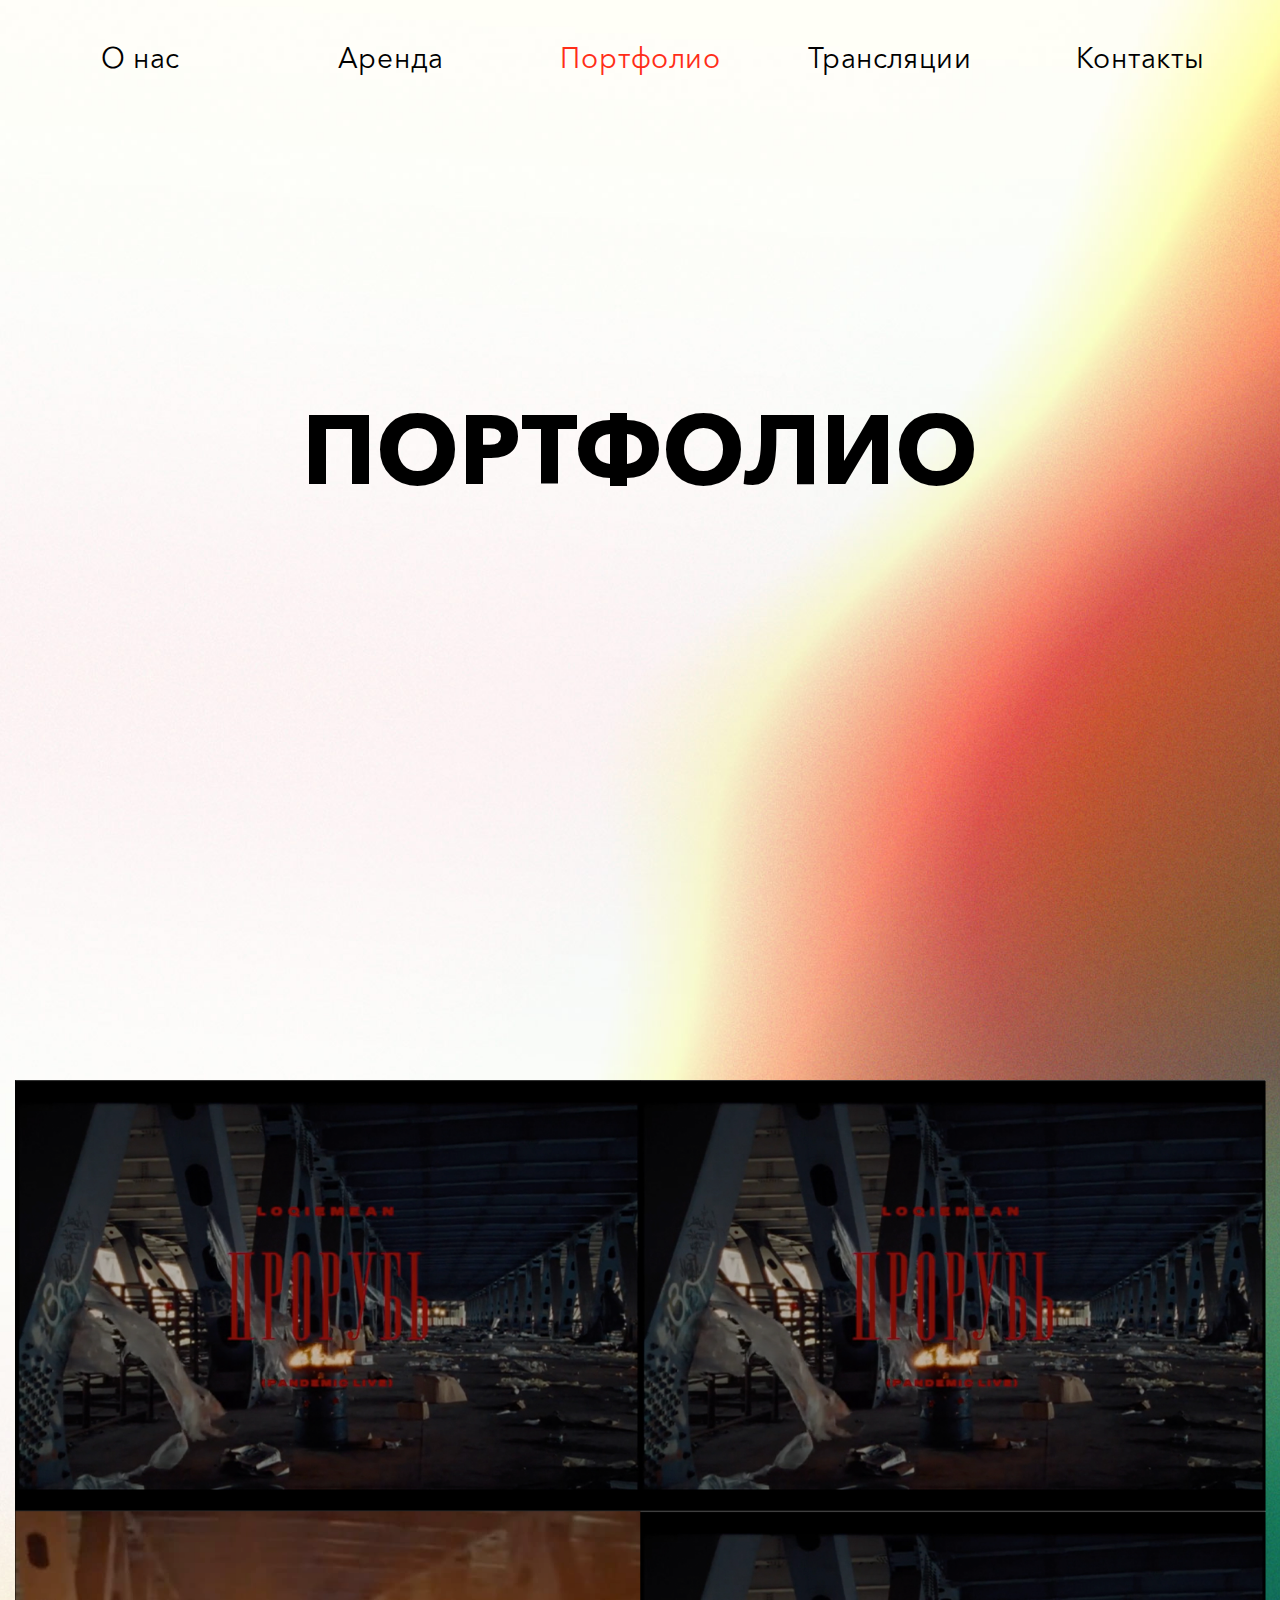
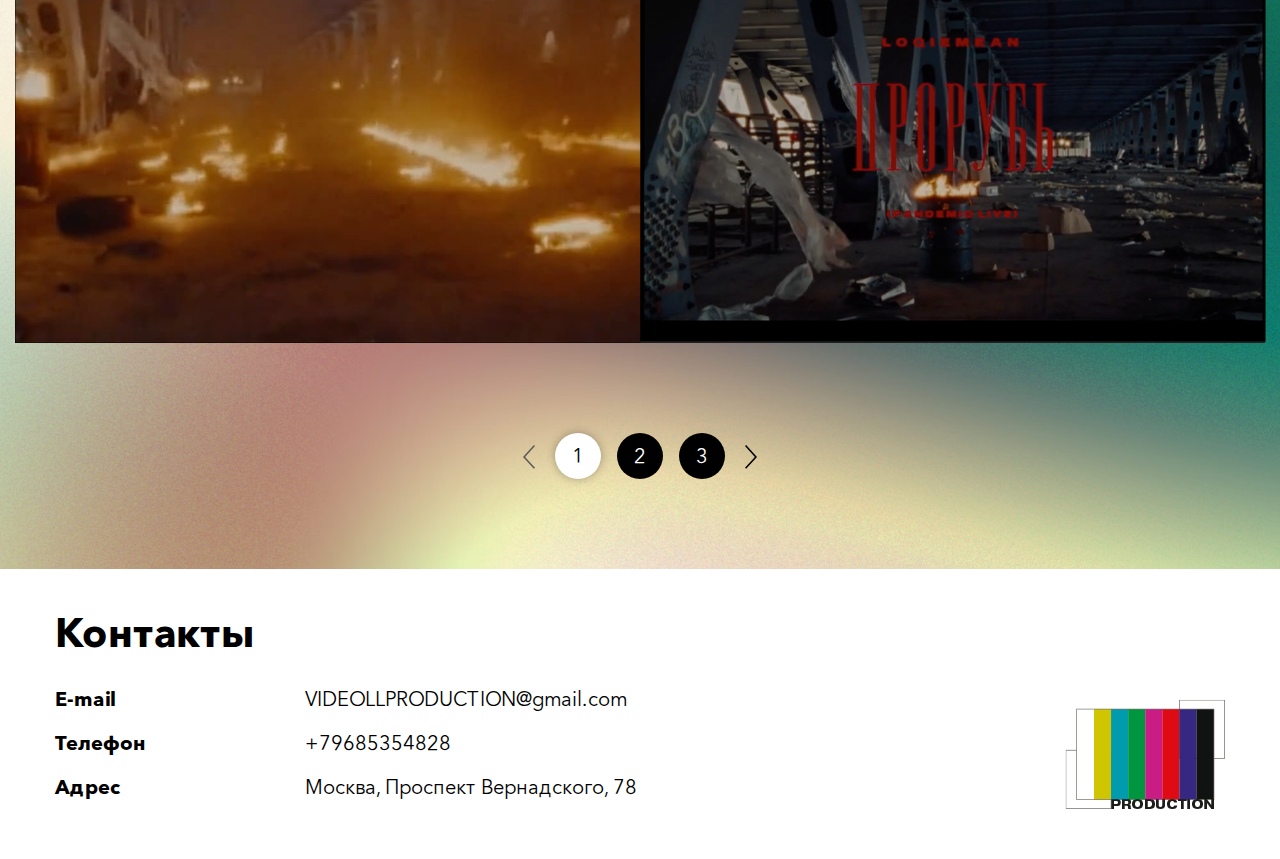
==== commit b1d1618d: "s" ====
--- a/portfolio.html
+++ b/portfolio.html
@@ -16,7 +16,7 @@
                 <nav class="navbar">
                     <ul class="navbar__list">
                         <li class="navbar__item"><a href="index.html" class="navbar__link">О нас</a></li>
-                        <li class="navbar__item"><a href="#" class="navbar__link">Аренда</a></li>
+                        <li class="navbar__item"><a href="rent.html" class="navbar__link">Аренда</a></li>
                         <li class="navbar__item"><a href="portfolio.html" class="navbar__link active">Портфолио</a></li>
                         <li class="navbar__item"><a href="translations.html" class="navbar__link">Трансляции</a></li>
                         <li class="navbar__item"><a data-scroll href="#contacts" class="navbar__link">Контакты</a></li>
@@ -41,9 +41,8 @@
                             <div class="portfolio__name">
                                 Локимин - Прорубь/
                                 Loqiemean - prorub
-                            </div>
-                            <div class="portfolio__descr">
-                                Описание, информация и всякое прочее
+                                Локимин - Прорубь/
+                                Loqiemean - prorub
                             </div>
                         </div>
                         <div class="portfolio__play"></div>
@@ -59,9 +58,7 @@
                                 Локимин - Прорубь/
                                 Loqiemean - prorub
                             </div>
-                            <div class="portfolio__descr">
-                                Описание, информация и всякое прочее
-                            </div>
+
                         </div>
                         <div class="portfolio__play"></div>
                         <div class="portfolio__iframe">
@@ -76,9 +73,7 @@
                                 Локимин - Прорубь/
                                 Loqiemean - prorub
                             </div>
-                            <div class="portfolio__descr">
-                                Описание, информация и всякое прочее
-                            </div>
+
                         </div>
                         <div class="portfolio__play"></div>
                         <div class="portfolio__iframe">
@@ -93,9 +88,7 @@
                                 Локимин - Прорубь/
                                 Loqiemean - prorub
                             </div>
-                            <div class="portfolio__descr">
-                                Описание, информация и всякое прочее
-                            </div>
+
                         </div>
                         <div class="portfolio__play"></div>
                         <div class="portfolio__iframe">
@@ -109,7 +102,8 @@
                     <div class="paginator__prev disable">
                         <svg xmlns="http://www.w3.org/2000/svg" viewBox="0 0 19 37.72468" class="paginator__icon">
                             <g id="arrow_left" data-name="arrow left">
-                                <polygon points="17.171 37.725 0 18.862 17.171 0 19 1.665 3.346 18.862 19 36.059 17.171 37.725" />
+                                <polygon
+                                    points="17.171 37.725 0 18.862 17.171 0 19 1.665 3.346 18.862 19 36.059 17.171 37.725" />
                             </g>
                         </svg>
                     </div>
@@ -121,7 +115,8 @@
                     <div class="paginator__next">
                         <svg xmlns="http://www.w3.org/2000/svg" viewBox="0 0 19 37.72468" class="paginator__icon">
                             <g id="arrow_left" data-name="arrow left">
-                                <polygon points="1.829 0 19 18.862 1.829 37.725 0 36.059 15.654 18.862 0 1.665 1.829 0" />
+                                <polygon
+                                    points="1.829 0 19 18.862 1.829 37.725 0 36.059 15.654 18.862 0 1.665 1.829 0" />
                             </g>
                         </svg>
                     </div>
@@ -162,7 +157,7 @@
     </div>
     <script src="js/smooth-scroll.min.js"></script>
     <script src="js/vimeo.js"></script>
-    <script src="js/main.js"></script>
+    <script src="js/main.min.js"></script>
 </body>
 
 </html>--- a/css/style.min.css
+++ b/css/style.min.css
@@ -1,2 +1 @@
-*,:after,:before{-webkit-box-sizing:border-box;box-sizing:border-box}html{line-height:1.2;-webkit-text-size-adjust:100%;-ms-text-size-adjust:100%;text-rendering:optimizeLegibility;scroll-behavior:smooth}body{margin:0;font-family:AvenirNextCyr,sans-serif,-apple-system,BlinkMacSystemFont,"Segoe UI";font-weight:400;font-size:23px;color:#fff;-webkit-backface-visibility:hidden;backface-visibility:hidden;-webkit-tap-highlight-color:transparent;-webkit-touch-callout:none;-webkit-font-smoothing:antialiased;-moz-osx-font-smoothing:grayscale}ul{margin:0;padding:0;list-style:none}img,svg{vertical-align:middle}img{border:none}svg:not(:root){overflow:hidden}button,input,optgroup,select,textarea{font-family:inherit;font-size:100%;line-height:1.2;margin:0}a{text-decoration:none}button,input{overflow:visible}input:-webkit-autofill,input:-webkit-autofill:active,input:-webkit-autofill:focus,input:-webkit-autofill:hover{font-size:inherit;-webkit-box-shadow:0 0 0 40px #fff inset;box-shadow:0 0 0 40px #fff inset}button,select{text-transform:none}[type=button],[type=reset],[type=submit],button{-webkit-appearance:button}p{margin:0}.page{width:100%;max-width:100%;overflow:hidden;position:relative}.container{width:100%;max-width:1200px;padding:0 15px;margin:0 auto}.container--fluid{max-width:1630px}.title{font-size:97px;font-weight:700;text-transform:uppercase;text-align:center;margin:0;color:#000}.btn{display:inline-block;text-align:center;text-decoration:none;font-size:22px;padding:0;cursor:pointer;color:#fff;background-color:transparent;border:none;line-height:1;position:relative;overflow:hidden;outline:0;-webkit-transition:all .2s ease-in;-o-transition:all .2s ease-in;transition:all .2s ease-in}.btn:active,.btn:focus,.btn:hover{outline:0}.btn--burger{display:none;border-radius:50%;background-color:#ff2d18;width:50px;height:50px;-webkit-transition:background-color .15s ease-out;-o-transition:background-color .15s ease-out;transition:background-color .15s ease-out}.btn--burger span{width:30px;height:2px;background-color:#fff;position:absolute;left:calc(50% - 15px)}.btn--burger span:nth-child(1){top:15px;-webkit-transition:-webkit-transform .25s ease;transition:-webkit-transform .25s ease;-o-transition:transform .25s ease;transition:transform .25s ease;transition:transform .25s ease,-webkit-transform .25s ease}.btn--burger span:nth-child(2){top:24px;-webkit-transition:opacity .15s ease-out;-o-transition:opacity .15s ease-out;transition:opacity .15s ease-out}.btn--burger span:nth-child(3){top:33px;-webkit-transition:-webkit-transform .25s ease;transition:-webkit-transform .25s ease;-o-transition:transform .25s ease;transition:transform .25s ease;transition:transform .25s ease,-webkit-transform .25s ease}.btn--burger.active{background-color:transparent}.btn--burger.active span:nth-child(1){top:12px;-webkit-transform:rotate(45deg);-ms-transform:rotate(45deg);transform:rotate(45deg);-webkit-transform-origin:top left;-ms-transform-origin:top left;transform-origin:top left;left:calc(50% - 10px)}.btn--burger.active span:nth-child(2){opacity:0}.btn--burger.active span:nth-child(3){-webkit-transform:rotate(-45deg);-ms-transform:rotate(-45deg);transform:rotate(-45deg);-webkit-transform-origin:bottom left;-ms-transform-origin:bottom left;transform-origin:bottom left;left:calc(50% - 10px)}.btn--more{background-color:#000;padding:14px 20px;border-radius:30px;letter-spacing:.03em}.btn--more:hover{-webkit-box-shadow:inset 0 0 6px 0 #fff;box-shadow:inset 0 0 6px 0 #fff;color:#fcfcfc}.stop-scroll{overflow:hidden}.triangle-btn{position:absolute;width:100%;z-index:3;min-height:27px;margin-bottom:50px;bottom:0;left:0;color:#fff}.triangle-btn:after{content:"";width:0;height:0;position:absolute;border-top:35px solid #ff2d18;border-left:35px solid transparent;border-right:35px solid transparent;bottom:calc(-100% - 10px);right:50%;-webkit-transform:translateX(50%);-ms-transform:translateX(50%);transform:translateX(50%)}.triangle-btn--mob{display:none}.header{position:absolute;width:100%;z-index:19;padding-top:42px}.header.active{background-color:#006278}.header--dark.active{background-color:#38adc7}.header--dark .navbar__link{color:#000}.navbar__list{display:-webkit-box;display:-webkit-flex;display:-ms-flexbox;display:flex;-webkit-box-pack:justify;-webkit-justify-content:space-between;-ms-flex-pack:justify;justify-content:space-between;-webkit-box-align:center;-webkit-align-items:center;-ms-flex-align:center;align-items:center}.navbar__item{-webkit-box-flex:0;-webkit-flex:0 0 20%;-ms-flex:0 0 20%;flex:0 0 20%;max-width:20%;text-align:center}.navbar__link{margin:0 4px;font-size:28px;color:#fff;-webkit-transition:color .2s linear;-o-transition:color .2s linear;transition:color .2s linear}.navbar__link:hover{color:#ff2d18}.navbar__link.active{color:#ff2d18}.intro{height:100vh;height:calc(var(--vh,1vh) * 100);min-height:500px}.intro__btn,.intro__title{position:absolute;text-transform:uppercase;text-align:center;font-weight:700;width:100%}.intro__title{padding:0 15px;font-size:107px;top:50%;left:0;-webkit-transform:translateY(-50%);-ms-transform:translateY(-50%);transform:translateY(-50%);z-index:2;margin:40px 0 0;pointer-events:none}.intro__title span{color:#ff2d18}.intro__slider{height:100%}.intro__inner{position:relative;width:100%;height:100%}.intro__video{position:absolute;top:0;left:0;-webkit-backface-visibility:hidden;backface-visibility:hidden;overflow:hidden;min-width:100%;min-height:100%}.intro__video video{position:absolute;top:0;left:0;width:100%;height:auto;min-width:100%;min-height:100%;-o-object-fit:cover;object-fit:cover;-webkit-transform:none;-ms-transform:none;transform:none}.about{color:#000;padding:100px 0;display:-webkit-box;display:-webkit-flex;display:-ms-flexbox;display:flex;-webkit-box-align:center;-webkit-align-items:center;-ms-flex-align:center;align-items:center;min-height:calc(var(--vh,1vh) * 100)}.about__sub-title{font-size:27px;text-align:center;margin:10px auto 70px;max-width:900px;font-weight:700}.about__text{font-size:22px;margin-bottom:5px}.about__title{font-size:107px}.portfolio{position:relative}.portfolio--section .portfolio__title{margin-bottom:60px}.portfolio--section .container--fluid{padding-top:40px;padding-bottom:40px}.portfolio--page .portfolio__items{padding-top:20vh;padding-bottom:10vh}.gradient-bg{background-image:url(../img/gradient.jpg);background-position:center;background-size:cover;background-repeat:no-repeat;position:absolute;top:-50%;right:0;width:100%;height:150%;overflow:hidden;z-index:-1}.gradient-bg--page{background-image:url(../img/portfolio-page-bg.jpg);width:105%;top:0;background-position:center top}.portfolio__items{display:-webkit-box;display:-webkit-flex;display:-ms-flexbox;display:flex;-webkit-box-align:center;-webkit-align-items:center;-ms-flex-align:center;align-items:center;-webkit-flex-wrap:wrap;-ms-flex-wrap:wrap;flex-wrap:wrap}.portfolio__item{position:relative;-webkit-box-flex:0;-webkit-flex:0 0 50%;-ms-flex:0 0 50%;flex:0 0 50%}.portfolio__item:hover .portfolio__descr{color:#c5c5c5}.portfolio__item:hover .portfolio__info::after{opacity:.2}.portfolio__item.active .portfolio__info,.portfolio__item.active .portfolio__play{display:none}.portfolio__play{position:absolute;top:0;left:0;width:100%;height:100%;z-index:6;cursor:pointer}.portfolio__play::after{content:"";position:absolute;top:0;left:0;width:100%;height:100%;background-image:url(../img/play.png);background-position:center;background-repeat:no-repeat;background-size:40px auto;opacity:0;-webkit-transition:opacity .33s linear;-o-transition:opacity .33s linear;transition:opacity .33s linear}.portfolio__play:hover::after{opacity:.88}.portfolio__info{width:100%;height:100%;position:absolute;top:50%;left:50%;-webkit-transform:translate(-50%,-50%);-ms-transform:translate(-50%,-50%);transform:translate(-50%,-50%);overflow:auto;display:-webkit-box;display:-webkit-flex;display:-ms-flexbox;display:flex;-webkit-box-align:center;-webkit-align-items:center;-ms-flex-align:center;align-items:center;-webkit-box-pack:center;-webkit-justify-content:center;-ms-flex-pack:center;justify-content:center;-webkit-box-orient:vertical;-webkit-box-direction:normal;-webkit-flex-direction:column;-ms-flex-direction:column;flex-direction:column;text-align:center;z-index:4;color:#fff;background-position:center;background-size:cover;background-repeat:no-repeat;padding:15px 20px}.portfolio__info::after{content:"";position:absolute;top:0;left:0;width:100%;height:100%;background-color:rgba(0,0,0,.4);z-index:-1;-webkit-transition:opacity .3s linear;-o-transition:opacity .3s linear;transition:opacity .3s linear}.portfolio__name{font-size:30px;font-weight:700;text-transform:uppercase;line-height:1;margin-bottom:20px}.portfolio__descr{font-size:18px;-webkit-transition:color .2s linear;-o-transition:color .2s linear;transition:color .2s linear}.portfolio__iframe{position:relative;width:100%;padding-top:69%;background-color:#000;z-index:2}.video-frame{border:0;width:100%;height:100%;position:absolute;top:0;left:0}.portfolio__more-btn{text-align:center;margin:30px 0 0}.portfolio__intro{min-height:500px;height:100vh;height:calc(var(--vh,1vh) * 100);display:-webkit-box;display:-webkit-flex;display:-ms-flexbox;display:flex;-webkit-box-align:center;-webkit-align-items:center;-ms-flex-align:center;align-items:center;-webkit-box-pack:center;-webkit-justify-content:center;-ms-flex-pack:center;justify-content:center;position:relative;padding:20px 0}.paginator{display:-webkit-box;display:-webkit-flex;display:-ms-flexbox;display:flex;-webkit-box-align:center;-webkit-align-items:center;-ms-flex-align:center;align-items:center;-webkit-box-pack:center;-webkit-justify-content:center;-ms-flex-pack:center;justify-content:center;width:100%}.paginator__icon{width:12px;height:auto;-webkit-transition:-webkit-transform .2s linear;transition:-webkit-transform .2s linear;-o-transition:transform .2s linear;transition:transform .2s linear;transition:transform .2s linear,-webkit-transform .2s linear;-webkit-transform-origin:center;-ms-transform-origin:center;transform-origin:center;fill:#000}.paginator__next,.paginator__prev{cursor:pointer}.paginator__next:hover .paginator__icon,.paginator__prev:hover .paginator__icon{-webkit-transform:scale(.94);-ms-transform:scale(.94);transform:scale(.94)}.paginator__next.disable,.paginator__prev.disable{cursor:not-allowed}.paginator__next.disable .paginator__icon,.paginator__prev.disable .paginator__icon{fill:#5c5c5c;-webkit-transform:scale(1);-ms-transform:scale(1);transform:scale(1)}.paginator__prev{margin-right:15px}.paginator__next{margin-left:15px}.paginator__link{display:inline-block;background-color:#000;color:#fff;border-radius:50%;width:46px;line-height:46px;text-align:center;font-size:20px;margin:0 5px;-webkit-transition:background-color .2s linear,color .2s linear;-o-transition:background-color .2s linear,color .2s linear;transition:background-color .2s linear,color .2s linear;-webkit-user-select:none;-moz-user-select:none;-ms-user-select:none;user-select:none}.paginator__link.active,.paginator__link:hover{background-color:#fff;color:#000}.paginator__link.active{-webkit-box-shadow:0 0 10px 0 rgba(0,0,0,.3);box-shadow:0 0 10px 0 rgba(0,0,0,.3)}.portfoli__paginator{padding-bottom:10vh}.contacts__title{font-size:40px;font-weight:700;color:#000;margin-bottom:30px}.contacts__items{position:relative;padding-right:170px;font-size:20px;color:#000}.contacts__address{margin-bottom:10px;display:-webkit-box;display:-webkit-flex;display:-ms-flexbox;display:flex;-webkit-box-align:start;-webkit-align-items:flex-start;-ms-flex-align:start;align-items:flex-start;-webkit-flex-wrap:wrap;-ms-flex-wrap:wrap;flex-wrap:wrap}.contacts__address-action{color:#000;padding-bottom:10px}.contacts__address-name{font-weight:700;-webkit-box-flex:0;-webkit-flex:0 0 25%;-ms-flex:0 0 25%;flex:0 0 25%;padding:0 5px 10px 0}a.contacts__address-action{-webkit-transition:color .2s linear;-o-transition:color .2s linear;transition:color .2s linear}a.contacts__address-action:hover{color:#454545}.contacts__logo{position:absolute;bottom:0;right:0;max-width:160px;width:100%;height:auto}.contacts__logo img{max-width:100%;width:100%;height:auto}.translation__intro{position:relative;height:100vh;height:calc(var(--vh,1vh) * 100);min-height:500px;display:-webkit-box;display:-webkit-flex;display:-ms-flexbox;display:flex;-webkit-box-align:center;-webkit-align-items:center;-ms-flex-align:center;align-items:center;-webkit-box-pack:center;-webkit-justify-content:center;-ms-flex-pack:center;justify-content:center;background-position:center;background-repeat:no-repeat;background-size:cover}.translation__intro .title{color:#fff;padding:0 15px;z-index:2}.translation__intro::before{content:"";position:absolute;top:0;left:0;z-index:1;width:100%;height:100%;background-color:rgba(0,0,0,.25)}.translation__about{padding:20px 60px;margin:0 auto;min-height:100vh;min-height:calc(var(--vh,1vh) * 100);display:-webkit-box;display:-webkit-flex;display:-ms-flexbox;display:flex;-webkit-box-orient:vertical;-webkit-box-direction:normal;-webkit-flex-direction:column;-ms-flex-direction:column;flex-direction:column;-webkit-box-align:center;-webkit-align-items:center;-ms-flex-align:center;align-items:center;-webkit-box-pack:center;-webkit-justify-content:center;-ms-flex-pack:center;justify-content:center}.translation__about .title{margin-bottom:40px}.translation__about p{font-size:20px;color:#000;text-align:center}.translation__about p+p{margin-top:20px}.translation__items{display:-webkit-box;display:-webkit-flex;display:-ms-flexbox;display:flex;-webkit-flex-wrap:wrap;-ms-flex-wrap:wrap;flex-wrap:wrap;-webkit-box-align:start;-webkit-align-items:flex-start;-ms-flex-align:start;align-items:flex-start;-webkit-box-pack:center;-webkit-justify-content:center;-ms-flex-pack:center;justify-content:center;margin:0 -5px;padding:20vh 0}.translation__item{-webkit-box-flex:0;-webkit-flex:0 0 50%;-ms-flex:0 0 50%;flex:0 0 50%;max-width:50%;padding:5px}.translation__item img{width:100%;height:auto;max-width:100%}.footer{padding:40px 0;background-color:#fff}@media screen and (max-width:1024px){.title{font-size:77px}.navbar__link{font-size:24px}.about__title,.intro__title{font-size:87px}.about__sub-title{font-size:22px;margin-bottom:50px}.about__text{font-size:20px}}@media screen and (max-width:768px){.triangle-btn{margin-bottom:40px;min-height:24px}.triangle-btn::after{border-top-width:25px;border-left-width:25px;border-right-width:25px;bottom:calc(-100% - 5px)}.triangle-btn--mob{display:block}.btn--more{font-size:18px}.title{font-size:37px}.btn--burger{display:inline-block}.navbar{display:none}.header{position:fixed;text-align:right;padding-top:20px;overflow:auto}.header.active{height:100vh;height:calc(var(--vh,1vh) * 100)}.header.active .navbar{margin:50px -15px 0;width:100%;height:calc(100% - 70px);display:block;position:absolute}.navbar__list{display:-webkit-box;display:-webkit-flex;display:-ms-flexbox;display:flex;-webkit-box-orient:vertical;-webkit-box-direction:normal;-webkit-flex-direction:column;-ms-flex-direction:column;flex-direction:column;height:100%;-webkit-box-pack:center;-webkit-justify-content:center;-ms-flex-pack:center;justify-content:center}.navbar__item{max-width:initial;-webkit-box-flex:initial;-webkit-flex:initial;-ms-flex:initial;flex:initial}.navbar__item,.navbar__item+.navbar__item{margin:0 0 20px}.intro__btn,.navbar__link{font-size:20px}.about__title,.intro__title{font-size:47px}.about{padding:50px 0}.about__sub-title{font-size:18px;margin-bottom:30px}.about__text{font-size:16px}.portfolio--section .portfolio__title{margin-bottom:30px}.portfolio--page .portfolio__items{padding-top:10vh}.portfolio__items{margin:0 -15px}.gradient-bg{background-image:url(../img/gradient-mob.jpg);background-size:100% 100%}.gradient-bg--page{background-image:url(../img/portfolio-page-bg-mobile.jpg)}.portfolio__intro{padding:10px 0}.portfolio__item{-webkit-box-flex:0;-webkit-flex:0 0 100%;-ms-flex:0 0 100%;flex:0 0 100%}.portfolio__name{font-size:20px;margin-bottom:10px}.portfolio__descr{font-size:14px}.contacts__title{font-size:25px}.contacts__logo{max-width:100px}.contacts__items{padding-right:105px;font-size:18px}.contacts__address{-webkit-box-orient:vertical;-webkit-box-direction:normal;-webkit-flex-direction:column;-ms-flex-direction:column;flex-direction:column}.footer{padding:20px 0}.translation__about{padding:10px 40px}.translation__about .title{margin-bottom:20px}.translation__about p{font-size:16px}.translation__about p+p{margin-top:10px}.translation__items{margin:0;padding:10vh 30px}.translation__item{max-width:100%;-webkit-box-flex:0;-webkit-flex:0 0 100%;-ms-flex:0 0 100%;flex:0 0 100%;padding:5px 0}.paginator__link{width:38px;line-height:38px;font-size:16px;margin:0 4px}.paginator__prev{margin-right:10px}.paginator__next{margin-left:10px}.paginator__icon{width:9px}}@media screen and (max-width:380px){.container{padding:0 10px}.title{font-size:27px}.about__title,.intro__title{font-size:34px}.portfolio__name{font-size:18px;margin-bottom:8px}.portfolio__descr{font-size:12px}.contacts__title{font-size:23px}.contacts__items{font-size:15px}.paginator__link{width:36px;line-height:36px;font-size:14px;margin:0 2px}}
-/*# sourceMappingURL=data:application/json;charset=utf8;base64, */
+*,:after,:before{-webkit-box-sizing:border-box;box-sizing:border-box}html{line-height:1.2;-webkit-text-size-adjust:100%;-ms-text-size-adjust:100%;text-rendering:optimizeLegibility;scroll-behavior:smooth}body{margin:0;font-family:AvenirNextCyr,sans-serif,-apple-system,BlinkMacSystemFont,"Segoe UI";font-weight:400;font-size:23px;color:#fff;-webkit-backface-visibility:hidden;backface-visibility:hidden;-webkit-tap-highlight-color:transparent;-webkit-touch-callout:none;-webkit-font-smoothing:antialiased;-moz-osx-font-smoothing:grayscale}ul{margin:0;padding:0;list-style:none}img,svg{vertical-align:middle}img{border:none}svg:not(:root){overflow:hidden}button,input,optgroup,select,textarea{font-family:inherit;font-size:100%;line-height:1.2;margin:0}a{text-decoration:none}button,input{overflow:visible}input:-webkit-autofill,input:-webkit-autofill:active,input:-webkit-autofill:focus,input:-webkit-autofill:hover{font-size:inherit;-webkit-box-shadow:0 0 0 40px #fff inset;box-shadow:0 0 0 40px #fff inset}button,select{text-transform:none}[type=button],[type=reset],[type=submit],button{-webkit-appearance:button}p{margin:0}.page{width:100%;max-width:100%;overflow:hidden;position:relative}.container{width:100%;max-width:1200px;padding:0 15px;margin:0 auto}.container--fluid{max-width:1630px}.title{font-size:97px;font-weight:700;text-transform:uppercase;text-align:center;margin:0;color:#000}.sub-title{font-size:27px;text-align:center;max-width:900px;font-weight:700}.btn{display:inline-block;text-align:center;text-decoration:none;font-size:22px;padding:0;cursor:pointer;color:#fff;background-color:transparent;border:none;line-height:1;position:relative;overflow:hidden;outline:0;-webkit-transition:all .2s ease-in;-o-transition:all .2s ease-in;transition:all .2s ease-in}.btn:active,.btn:focus,.btn:hover{outline:0}.btn--burger{display:none;border-radius:50%;background-color:#ff2d18;width:50px;height:50px;-webkit-transition:background-color .15s ease-out;-o-transition:background-color .15s ease-out;transition:background-color .15s ease-out}.btn--burger span{width:30px;height:2px;background-color:#fff;position:absolute;left:calc(50% - 15px)}.btn--burger span:nth-child(1){top:15px;-webkit-transition:-webkit-transform .25s ease;transition:-webkit-transform .25s ease;-o-transition:transform .25s ease;transition:transform .25s ease;transition:transform .25s ease,-webkit-transform .25s ease}.btn--burger span:nth-child(2){top:24px;-webkit-transition:opacity .15s ease-out;-o-transition:opacity .15s ease-out;transition:opacity .15s ease-out}.btn--burger span:nth-child(3){top:33px;-webkit-transition:-webkit-transform .25s ease;transition:-webkit-transform .25s ease;-o-transition:transform .25s ease;transition:transform .25s ease;transition:transform .25s ease,-webkit-transform .25s ease}.btn--burger.active{background-color:transparent}.btn--burger.active span:nth-child(1){top:12px;-webkit-transform:rotate(45deg);-ms-transform:rotate(45deg);transform:rotate(45deg);-webkit-transform-origin:top left;-ms-transform-origin:top left;transform-origin:top left;left:calc(50% - 10px)}.btn--burger.active span:nth-child(2){opacity:0}.btn--burger.active span:nth-child(3){-webkit-transform:rotate(-45deg);-ms-transform:rotate(-45deg);transform:rotate(-45deg);-webkit-transform-origin:bottom left;-ms-transform-origin:bottom left;transform-origin:bottom left;left:calc(50% - 10px)}.btn--more{background-color:#000;padding:14px 20px;border-radius:30px;letter-spacing:.03em}.btn--more:hover{background-color:#fff;color:#000}.stop-scroll{overflow:hidden}.triangle-btn{position:absolute;width:100%;z-index:3;min-height:27px;margin-bottom:50px;bottom:0;left:0;color:#fff}.triangle-btn:after{content:"";width:0;height:0;position:absolute;border-top:35px solid #ff2d18;border-left:35px solid transparent;border-right:35px solid transparent;bottom:calc(-100% - 10px);right:50%;-webkit-transform:translateX(50%);-ms-transform:translateX(50%);transform:translateX(50%)}.triangle-btn--mob{display:none}.gradient-bg{background-image:url(../img/gradient.jpg);background-position:center;background-size:cover;background-repeat:no-repeat;position:absolute;top:-50%;right:0;width:100%;height:150%;overflow:hidden;z-index:-1}.gradient-bg--page{background-image:url(../img/portfolio-page-bg.jpg);width:105%;top:0;background-position:center top}.gradient-bg--long{background-image:url(../img/gradient-for-rent.jpg);top:0;height:100%}.header{position:absolute;width:100%;z-index:19;padding-top:42px}.header.active{background-color:#006278}.header--dark .navbar__link{color:#000}.navbar__list{display:-webkit-box;display:-webkit-flex;display:-ms-flexbox;display:flex;-webkit-box-pack:justify;-webkit-justify-content:space-between;-ms-flex-pack:justify;justify-content:space-between;-webkit-box-align:center;-webkit-align-items:center;-ms-flex-align:center;align-items:center}.navbar__item{-webkit-box-flex:0;-webkit-flex:0 0 20%;-ms-flex:0 0 20%;flex:0 0 20%;max-width:20%;text-align:center}.navbar__link{margin:0 4px;font-size:28px;color:#fff;-webkit-transition:color .2s linear;-o-transition:color .2s linear;transition:color .2s linear}.navbar__link:hover{color:#ff2d18}.navbar__link.active{color:#ff2d18}.intro{height:100vh;height:calc(var(--vh,1vh) * 100);min-height:500px}.intro__btn,.intro__title{position:absolute;text-transform:uppercase;text-align:center;font-weight:700;width:100%}.intro__title{padding:0 15px;top:50%;left:0;-webkit-transform:translateY(-50%);-ms-transform:translateY(-50%);transform:translateY(-50%);z-index:2;margin:40px 0 0;pointer-events:none}.about__title,.intro__title{font-size:107px}.about__title span,.intro__title span{color:#ff2d18}.intro__slider{height:100%}.intro__inner{position:relative;width:100%;height:100%}.intro__video{position:absolute;top:0;left:0;-webkit-backface-visibility:hidden;backface-visibility:hidden;overflow:hidden;min-width:100%;min-height:100%}.intro__video video{position:absolute;top:0;left:0;width:100%;height:auto;min-width:100%;min-height:100%;-o-object-fit:cover;object-fit:cover;-webkit-transform:none;-ms-transform:none;transform:none}.about{color:#000;padding:100px 0;display:-webkit-box;display:-webkit-flex;display:-ms-flexbox;display:flex;-webkit-box-align:center;-webkit-align-items:center;-ms-flex-align:center;align-items:center;min-height:calc(var(--vh,1vh) * 100)}.about__sub-title{margin:10px auto 70px}.about__text{font-size:22px;margin-bottom:5px}.portfolio{position:relative}.portfolio--section .portfolio__title{margin-bottom:60px}.portfolio--section .container--fluid{padding-top:40px;padding-bottom:40px}.portfolio--page .portfolio__items{padding-top:20vh;padding-bottom:10vh}.portfolio__items{display:-webkit-box;display:-webkit-flex;display:-ms-flexbox;display:flex;-webkit-box-align:center;-webkit-align-items:center;-ms-flex-align:center;align-items:center;-webkit-flex-wrap:wrap;-ms-flex-wrap:wrap;flex-wrap:wrap}.portfolio__item{position:relative;-webkit-box-flex:0;-webkit-flex:0 0 50%;-ms-flex:0 0 50%;flex:0 0 50%}.portfolio__item:hover .portfolio__name{-webkit-transform:translateY(0);-ms-transform:translateY(0);transform:translateY(0);-webkit-transition:-webkit-transform .25s ease-out;transition:-webkit-transform .25s ease-out;-o-transition:transform .25s ease-out;transition:transform .25s ease-out;transition:transform .25s ease-out,-webkit-transform .25s ease-out}.portfolio__item:hover .portfolio__play::after{opacity:1;-webkit-transition:opacity .25s ease-out;-o-transition:opacity .25s ease-out;transition:opacity .25s ease-out}.portfolio__item.active .portfolio__info,.portfolio__item.active .portfolio__play{display:none}.portfolio__play{position:absolute;top:0;left:0;width:100%;height:100%;z-index:6;cursor:pointer}.portfolio__play::after{content:"";position:absolute;top:0;left:0;width:100%;height:100%;background-image:url(../img/play.png);background-position:center;background-repeat:no-repeat;background-size:65px auto;opacity:0;-webkit-transition:opacity .3s ease-in;-o-transition:opacity .3s ease-in;transition:opacity .3s ease-in}.portfolio__info{width:100%;height:100%;position:absolute;top:50%;left:50%;-webkit-transform:translate(-50%,-50%);-ms-transform:translate(-50%,-50%);transform:translate(-50%,-50%);display:-webkit-box;display:-webkit-flex;display:-ms-flexbox;display:flex;-webkit-box-align:end;-webkit-align-items:flex-end;-ms-flex-align:end;align-items:flex-end;z-index:4;color:#fff;background-position:center;background-size:cover;background-repeat:no-repeat;overflow:hidden}.portfolio__info::after{content:"";position:absolute;top:0;left:0;width:100%;height:100%;background-color:rgba(0,0,0,.2);z-index:-1}.portfolio__name{font-size:28px;font-weight:700;text-transform:uppercase;line-height:1;padding:30px 5px 10px;width:100%;text-align:center;background:-webkit-gradient(linear,left top,left bottom,color-stop(25%,rgba(0,0,0,.01)),color-stop(50%,rgba(0,0,0,.5)),to(#000));background:-o-linear-gradient(top,rgba(0,0,0,.01) 25%,rgba(0,0,0,.5) 50%,#000 100%);background:linear-gradient(180deg,rgba(0,0,0,.01) 25%,rgba(0,0,0,.5) 50%,#000 100%);-webkit-transform:translateY(100%);-ms-transform:translateY(100%);transform:translateY(100%);-webkit-transition:-webkit-transform .3s ease-in;transition:-webkit-transform .3s ease-in;-o-transition:transform .3s ease-in;transition:transform .3s ease-in;transition:transform .3s ease-in,-webkit-transform .3s ease-in}.portfolio__iframe{position:relative;width:100%;padding-top:69%;background-color:#000;z-index:2}.video-frame{border:0;width:100%;height:100%;position:absolute;top:0;left:0}.portfolio__more-btn{text-align:center;margin:30px 0 0}.portfolio__intro{min-height:500px;height:100vh;height:calc(var(--vh,1vh) * 100);display:-webkit-box;display:-webkit-flex;display:-ms-flexbox;display:flex;-webkit-box-align:center;-webkit-align-items:center;-ms-flex-align:center;align-items:center;-webkit-box-pack:center;-webkit-justify-content:center;-ms-flex-pack:center;justify-content:center;position:relative;padding:20px 0}.paginator{display:-webkit-box;display:-webkit-flex;display:-ms-flexbox;display:flex;-webkit-box-align:center;-webkit-align-items:center;-ms-flex-align:center;align-items:center;-webkit-box-pack:center;-webkit-justify-content:center;-ms-flex-pack:center;justify-content:center;width:100%}.paginator__icon{width:12px;height:auto;-webkit-transition:-webkit-transform .2s linear;transition:-webkit-transform .2s linear;-o-transition:transform .2s linear;transition:transform .2s linear;transition:transform .2s linear,-webkit-transform .2s linear;-webkit-transform-origin:center;-ms-transform-origin:center;transform-origin:center;fill:#000}.paginator__next,.paginator__prev{cursor:pointer}.paginator__next:hover .paginator__icon,.paginator__prev:hover .paginator__icon{-webkit-transform:scale(.94);-ms-transform:scale(.94);transform:scale(.94)}.paginator__next.disable,.paginator__prev.disable{cursor:not-allowed}.paginator__next.disable .paginator__icon,.paginator__prev.disable .paginator__icon{fill:#5c5c5c;-webkit-transform:scale(1);-ms-transform:scale(1);transform:scale(1)}.paginator__prev{margin-right:15px}.paginator__next{margin-left:15px}.paginator__link{display:inline-block;background-color:#000;color:#fff;border-radius:50%;width:46px;line-height:46px;text-align:center;font-size:20px;margin:0 5px;-webkit-transition:background-color .2s linear,color .2s linear;-o-transition:background-color .2s linear,color .2s linear;transition:background-color .2s linear,color .2s linear;-webkit-user-select:none;-moz-user-select:none;-ms-user-select:none;user-select:none}.paginator__link.active,.paginator__link:hover{background-color:#fff;color:#000}.paginator__link.active{-webkit-box-shadow:0 0 10px 0 rgba(0,0,0,.3);box-shadow:0 0 10px 0 rgba(0,0,0,.3)}.portfoli__paginator{padding-bottom:10vh}.contacts__title{font-size:40px;font-weight:700;color:#000;margin-bottom:30px}.contacts__items{position:relative;padding-right:170px;font-size:20px;color:#000}.contacts__address{margin-bottom:10px;display:-webkit-box;display:-webkit-flex;display:-ms-flexbox;display:flex;-webkit-box-align:start;-webkit-align-items:flex-start;-ms-flex-align:start;align-items:flex-start;-webkit-flex-wrap:wrap;-ms-flex-wrap:wrap;flex-wrap:wrap}.contacts__address-action{color:#000;padding-bottom:10px}.contacts__address-name{font-weight:700;-webkit-box-flex:0;-webkit-flex:0 0 25%;-ms-flex:0 0 25%;flex:0 0 25%;padding:0 5px 10px 0}a.contacts__address-action{-webkit-transition:color .2s linear;-o-transition:color .2s linear;transition:color .2s linear}a.contacts__address-action:hover{color:#454545}.contacts__logo{position:absolute;bottom:0;right:0;max-width:160px;width:100%;height:auto}.contacts__logo img{max-width:100%;width:100%;height:auto}.translation__inner .gradient-bg--page{height:100%}.translation__intro{position:relative;height:100vh;height:calc(var(--vh,1vh) * 100);min-height:500px;display:-webkit-box;display:-webkit-flex;display:-ms-flexbox;display:flex;-webkit-box-align:center;-webkit-align-items:center;-ms-flex-align:center;align-items:center;-webkit-box-pack:center;-webkit-justify-content:center;-ms-flex-pack:center;justify-content:center;background-position:center;background-repeat:no-repeat;background-size:cover}.translation__intro .title{color:#fff;padding:0 15px;z-index:2}.translation__intro::before{content:"";position:absolute;top:0;left:0;z-index:1;width:100%;height:100%;background-color:rgba(0,0,0,.25)}.translation__about{padding:20px 60px;margin:0 auto;min-height:70vh;min-height:calc(var(--vh,1vh) * 70);display:-webkit-box;display:-webkit-flex;display:-ms-flexbox;display:flex;-webkit-box-orient:vertical;-webkit-box-direction:normal;-webkit-flex-direction:column;-ms-flex-direction:column;flex-direction:column;-webkit-box-align:center;-webkit-align-items:center;-ms-flex-align:center;align-items:center;-webkit-box-pack:center;-webkit-justify-content:center;-ms-flex-pack:center;justify-content:center}.translation__about .title{margin-bottom:40px}.translation__about p{font-size:20px;color:#000;text-align:center}.translation__about p+p{margin-top:20px}.translation__items{display:-webkit-box;display:-webkit-flex;display:-ms-flexbox;display:flex;-webkit-flex-wrap:wrap;-ms-flex-wrap:wrap;flex-wrap:wrap;-webkit-box-align:start;-webkit-align-items:flex-start;-ms-flex-align:start;align-items:flex-start;-webkit-box-pack:center;-webkit-justify-content:center;-ms-flex-pack:center;justify-content:center;margin:0 -5px;padding-bottom:20vh}.translation__item{-webkit-box-flex:0;-webkit-flex:0 0 50%;-ms-flex:0 0 50%;flex:0 0 50%;max-width:50%;padding:5px}.translation__item img{width:100%;height:auto;max-width:100%}.rent{position:relative;color:#000;padding-bottom:40px}.rent__intro{padding:10vh 0;min-height:100vh;height:calc(var(--vh,1vh) * 80);display:-webkit-box;display:-webkit-flex;display:-ms-flexbox;display:flex;-webkit-box-align:center;-webkit-align-items:center;-ms-flex-align:center;align-items:center;-webkit-box-pack:center;-webkit-justify-content:center;-ms-flex-pack:center;justify-content:center;-webkit-box-orient:vertical;-webkit-box-direction:normal;-webkit-flex-direction:column;-ms-flex-direction:column;flex-direction:column;position:relative}.rent__sub-title{margin-top:20px}.rent__items{text-align:center;padding:40px 0}.rent__item{display:-webkit-box;display:-webkit-flex;display:-ms-flexbox;display:flex;-webkit-flex-wrap:wrap;-ms-flex-wrap:wrap;flex-wrap:wrap;-webkit-box-align:baseline;-webkit-align-items:baseline;-ms-flex-align:baseline;align-items:baseline;-webkit-box-pack:center;-webkit-justify-content:center;-ms-flex-pack:center;justify-content:center;padding-top:80px}.rent__item:first-child{padding-top:0}.rent__name{margin:0 0 30px;text-transform:uppercase;font-weight:700;font-size:26px}.rent__text{-webkit-box-flex:0;-webkit-flex:0 0 100%;-ms-flex:0 0 100%;flex:0 0 100%;display:-webkit-box;display:-webkit-flex;display:-ms-flexbox;display:flex;-webkit-box-align:center;-webkit-align-items:center;-ms-flex-align:center;align-items:center;-webkit-box-pack:center;-webkit-justify-content:center;-ms-flex-pack:center;justify-content:center;-webkit-box-orient:vertical;-webkit-box-direction:normal;-webkit-flex-direction:column;-ms-flex-direction:column;flex-direction:column;margin-bottom:60px}.rent__text p{max-width:680px;font-size:24px}.rent__img{-webkit-box-flex:0;-webkit-flex:0 0 50%;-ms-flex:0 0 50%;flex:0 0 50%;display:-webkit-box;display:-webkit-flex;display:-ms-flexbox;display:flex;-webkit-box-align:center;-webkit-align-items:center;-ms-flex-align:center;align-items:center;max-height:375px;overflow:hidden}.rent__img:nth-child(even){padding-right:10px}.rent__img:nth-child(odd){padding-left:10px}.rent__img img{max-width:100%;width:100%;height:auto}.rent__map{margin-top:40px}.map{width:100%;height:380px}.map iframe{width:100%;height:100%}.footer{padding:40px 0;background-color:#fff}@media screen and (max-width:1024px){.title{font-size:77px}.sub-title{font-size:22px}.navbar__link{font-size:24px}.about__title,.intro__title{font-size:87px}.about__sub-title{margin-bottom:50px}.about__text{font-size:20px}}@media screen and (max-width:768px){.triangle-btn{margin-bottom:40px;min-height:24px}.triangle-btn::after{border-top-width:25px;border-left-width:25px;border-right-width:25px;bottom:calc(-100% - 5px)}.triangle-btn--mob{display:block}.btn--more{font-size:18px}.title{font-size:37px}.sub-title{font-size:18px}.btn--burger{display:inline-block}.navbar{display:none}.header{position:fixed;text-align:right;padding-top:20px;overflow:auto}.header.active{height:100vh;height:calc(var(--vh,1vh) * 100)}.header.active .navbar{margin:50px -15px 0;width:100%;height:calc(100% - 70px);display:block;position:absolute}.navbar__list{display:-webkit-box;display:-webkit-flex;display:-ms-flexbox;display:flex;-webkit-box-orient:vertical;-webkit-box-direction:normal;-webkit-flex-direction:column;-ms-flex-direction:column;flex-direction:column;height:100%;-webkit-box-pack:center;-webkit-justify-content:center;-ms-flex-pack:center;justify-content:center}.navbar__item{max-width:initial;-webkit-box-flex:initial;-webkit-flex:initial;-ms-flex:initial;flex:initial}.navbar__item,.navbar__item+.navbar__item{margin:0 0 20px}.navbar__link{color:#000}.intro__btn,.navbar__link{font-size:20px}.about__title,.intro__title{font-size:47px}.about{padding:50px 0}.about__sub-title{margin-bottom:30px}.about__text{font-size:16px}.portfolio__name{-webkit-transform:translateY(0);-ms-transform:translateY(0);transform:translateY(0)}.portfolio__play::after{opacity:1;background-size:40px auto}.portfolio--section .portfolio__title{margin-bottom:30px}.portfolio--page .portfolio__items{padding-top:10vh}.portfolio__items{margin:0 -15px}.gradient-bg{background-image:url(../img/gradient-mob.jpg);background-size:100% 100%}.gradient-bg--page{background-image:url(../img/portfolio-page-bg-mobile.jpg)}.gradient-bg--long{background-image:url(../img/gradient-for-rent-mob.jpg);background-size:cover}.portfolio__intro{padding:10px 0}.portfolio__item{-webkit-box-flex:0;-webkit-flex:0 0 100%;-ms-flex:0 0 100%;flex:0 0 100%}.portfolio__name{font-size:20px}.portfolio__descr{font-size:14px}.contacts__title{font-size:25px}.contacts__logo{max-width:100px}.contacts__items{padding-right:105px;font-size:18px}.contacts__address{-webkit-box-orient:vertical;-webkit-box-direction:normal;-webkit-flex-direction:column;-ms-flex-direction:column;flex-direction:column}.footer{padding:20px 0}.translation__about{padding:10px 40px}.translation__about .title{margin-bottom:20px}.translation__about p{font-size:16px}.translation__about p+p{margin-top:10px}.translation__inner .gradient-bg--page{width:100%;height:100%;background-size:auto}.translation__items{margin:0;padding:0 30px 10vh}.translation__item{max-width:100%;-webkit-box-flex:0;-webkit-flex:0 0 100%;-ms-flex:0 0 100%;flex:0 0 100%;padding:5px 0}.paginator__link{width:38px;line-height:38px;font-size:16px;margin:0 4px}.paginator__prev{margin-right:10px}.paginator__next{margin-left:10px}.paginator__icon{width:9px}.rent__name{font-size:22px;margin-bottom:15px}.rent__text p{font-size:18px}.rent__text{margin-bottom:30px}.rent__img{-webkit-box-flex:0;-webkit-flex:0 0 100%;-ms-flex:0 0 100%;flex:0 0 100%;margin-bottom:15px}.rent__img:last-child{margin-bottom:0}.rent__img:nth-child(even){padding-right:20px;padding-left:20px}.rent__img:nth-child(odd){padding-left:20px;padding-right:20px}.rent__item{padding-top:40px}.rent__map{padding:0 20px;margin-top:0}}@media screen and (max-width:380px){.container{padding:0 10px}.title{font-size:27px}.about__title,.intro__title{font-size:34px}.portfolio__name{font-size:18px}.portfolio__descr{font-size:12px}.contacts__title{font-size:23px}.contacts__items{font-size:15px}.paginator__link{width:36px;line-height:36px;font-size:14px;margin:0 2px}}